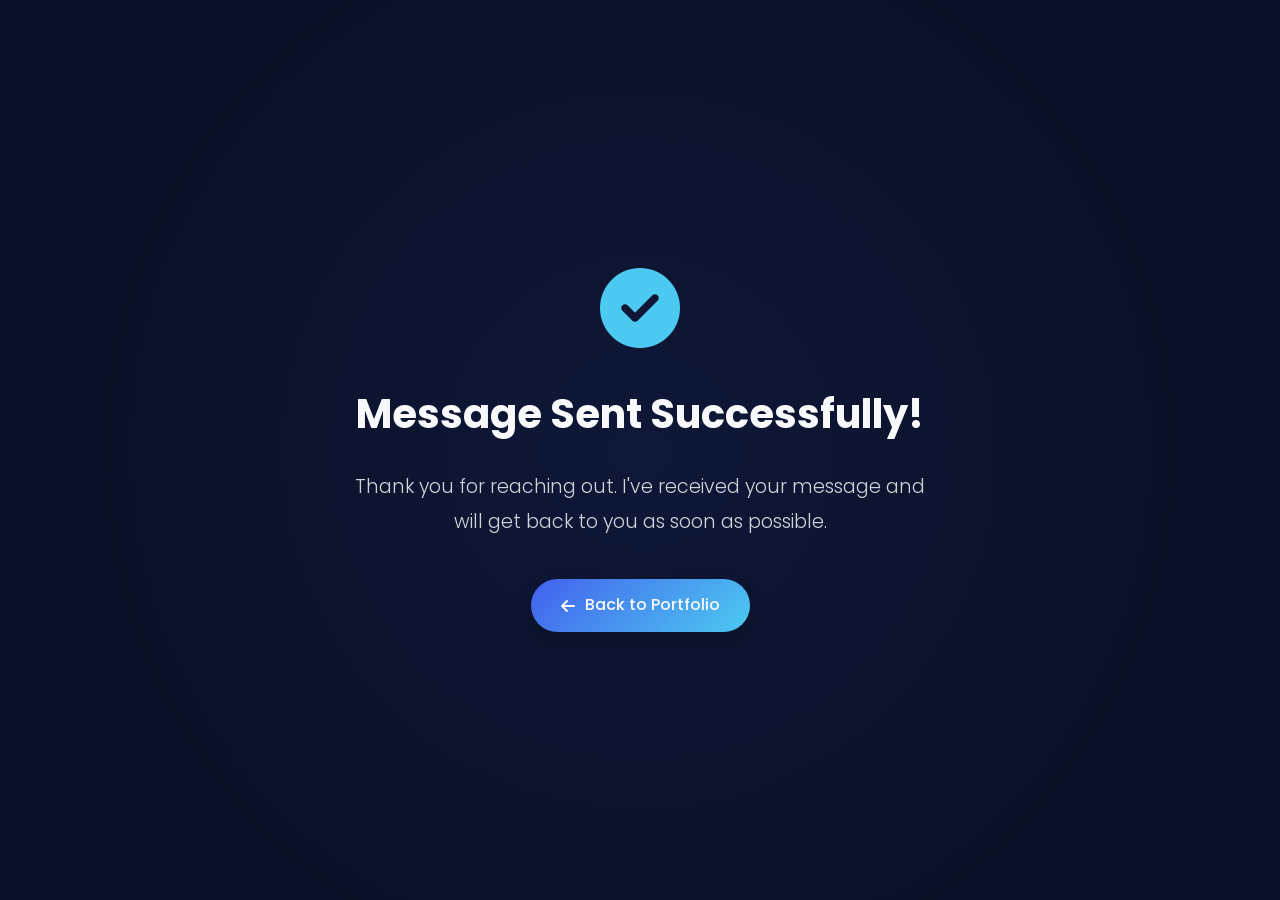
==== index.html @ 6c670672 "Add files via upload" ====
<!DOCTYPE html>
<html lang="en">
<head>
    <meta charset="UTF-8">
    <meta name="viewport" content="width=device-width, initial-scale=1.0">
    <title>Message Sent - Jonas Mogilnicki</title>
    <link rel="stylesheet" href="../style.css">
    <link rel="stylesheet" href="https://cdnjs.cloudflare.com/ajax/libs/font-awesome/6.4.0/css/all.min.css" />
    <link href="https://fonts.googleapis.com/css2?family=Poppins:wght@300;400;500;600;700&display=swap" rel="stylesheet" />
    <style>
        .success-container {
            height: 100vh;
            display: flex;
            flex-direction: column;
            justify-content: center;
            align-items: center;
            text-align: center;
            padding: 0 20px;
            background: var(--dark-bg);
            background-image: radial-gradient(
                circle at 50% 50%,
                rgba(67, 97, 238, 0.08) 0%,
                rgba(10, 17, 40, 0) 70%
            );
        }

        .success-icon {
            font-size: 80px;
            color: var(--accent);
            margin-bottom: 30px;
            animation: pulse 2s infinite;
        }

        .success-title {
            font-size: 2.5rem;
            margin-bottom: 20px;
            color: var(--text);
        }

        .success-message {
            font-size: 1.2rem;
            max-width: 600px;
            margin-bottom: 40px;
            color: var(--text-muted);
        }

        .back-button {
            display: inline-flex;
            align-items: center;
            gap: 10px;
            background-image: var(--gradient);
            color: var(--text);
            text-decoration: none;
            padding: 12px 30px;
            border-radius: 30px;
            font-weight: 500;
            transition: all 0.3s ease;
            box-shadow: 0 10px 20px rgba(0, 0, 0, 0.2);
        }

        .back-button:hover {
            transform: translateY(-5px);
            box-shadow: 0 15px 30px rgba(67, 97, 238, 0.4);
        }

        @keyframes pulse {
            0% {
                transform: scale(1);
                opacity: 1;
            }
            50% {
                transform: scale(1.1);
                opacity: 0.8;
            }
            100% {
                transform: scale(1);
                opacity: 1;
            }
        }

        @media (max-width: 768px) {
            .success-title {
                font-size: 2rem;
            }

            .success-message {
                font-size: 1rem;
            }

            .success-icon {
                font-size: 60px;
            }
        }
    </style>
</head>
<body>
    <div class="success-container">
        <i class="fas fa-check-circle success-icon"></i>
        <h1 class="success-title">Message Sent Successfully!</h1>
        <p class="success-message">
            Thank you for reaching out. I've received your message and will get back to you as soon as possible.
        </p>
        <a href="../index.html" class="back-button">
            <i class="fas fa-arrow-left"></i> Back to Portfolio
        </a>
    </div>
</body>
</html>
---- style.css ----
/* Global Styles */
* {
    margin: 0;
    padding: 0;
    font-family: "Poppins", sans-serif;
    box-sizing: border-box;
}

:root {
    --primary: #4361ee;
    --primary-light: #4895ef;
    --secondary: #3f37c9;
    --accent: #4cc9f0;
    --text: #f8f9fa;
    --text-muted: #ced4da;
    --dark-bg: #0a1128;
    --card-bg: #1a2a52;
    --section-bg: #0d1b2a;
    --border-color: rgba(255, 255, 255, 0.1);
    --gradient: linear-gradient(135deg, var(--primary), var(--accent));
}

body {
    background: var(--dark-bg);
    color: var(--text);
    line-height: 1.8;
    overflow-x: hidden;
    scroll-behavior: smooth;
    font-weight: 300;
}

.container {
    max-width: 1200px;
    margin: auto;
    padding: 0 30px;
    width: 100%;
}

section {
    padding: 100px 0;
    position: relative;
}

section:nth-child(odd) {
    background-color: var(--section-bg);
}

h2 {
    font-size: 2.5rem;
    margin-bottom: 50px;
    position: relative;
    display: inline-block;
    font-weight: 600;
    color: var(--text);
}

h2::after {
    content: "";
    position: absolute;
    width: 50%;
    height: 4px;
    bottom: -10px;
    left: 0;
    background: var(--gradient);
    border-radius: 2px;
}

h3 {
    font-size: 1.5rem;
    margin-bottom: 15px;
    color: var(--primary-light);
    font-weight: 500;
}

p {
    margin-bottom: 20px;
    color: var(--text-muted);
    font-size: 1.05rem;
}

/* ----------------------------------------Header--------------------------------------- */
#header {
    background: rgba(10, 17, 40, 0.95);
    color: var(--text);
    padding: 15px 0;
    position: fixed;
    width: 100%;
    top: 0;
    left: 0;
    z-index: 100;
    box-shadow: 0 5px 15px rgba(0, 0, 0, 0.1);
    transition: all 0.4s ease;
    backdrop-filter: blur(10px);
}

#header.scrolled {
    padding: 10px 0;
    background: rgba(10, 17, 40, 0.98);
    box-shadow: 0 5px 15px rgba(0, 0, 0, 0.2);
}

nav {
    display: flex;
    justify-content: space-between;
    align-items: center;
    flex-wrap: wrap;
    width: 100%;
}

nav ul {
    list-style: none;
    display: flex;
    flex-wrap: wrap;
}

nav ul li {
    margin-left: 30px;
}

nav ul li a {
    color: var(--text);
    text-decoration: none;
    transition: all 0.3s ease;
    font-weight: 500;
    position: relative;
    padding: 5px 0;
    font-size: 1.05rem;
}

nav ul li a::after {
    content: "";
    position: absolute;
    width: 0;
    height: 2px;
    bottom: 0;
    left: 0;
    background-image: var(--gradient);
    transition: width 0.3s ease;
}

nav ul li a:hover {
    color: var(--accent);
}

nav ul li a:hover::after {
    width: 100%;
}

.logo {
    height: 48px;
    transition: all 0.3s ease;
    filter: drop-shadow(0 0 5px rgba(76, 201, 240, 0.3));
}

.scrolled .logo {
    height: 40px;
}

/* ----------------------------------------About--------------------------------------- */
#about {
    padding: 150px 0 80px;
    background-image: radial-gradient(
        circle at 10% 20%,
        rgba(67, 97, 238, 0.1) 0%,
        rgba(10, 17, 40, 0) 80%
    );
}

#about .container {
    max-width: 1100px;
    padding: 0 40px;
}

.about-container {
    display: flex;
    align-items: center;
    justify-content: space-between;
    flex-wrap: wrap;
    gap: 40px;
    margin: 0 auto;
    max-width: 90%;
}

.about-text {
    flex: 1;
    padding-right: 5%;
    min-width: 300px;
    animation: fadeIn 1s ease-out;
    padding-left: 10px;
}

.about-text p {
    font-size: 1.1rem;
    line-height: 1.8;
    margin-bottom: 25px;
}

.contact-info {
    margin-top: 30px;
    display: flex;
    flex-direction: column;
    gap: 12px;
    background: var(--card-bg);
    padding: 20px;
    border-radius: 10px;
    box-shadow: 0 10px 20px rgba(0, 0, 0, 0.1);
    z-index: 2;
    position: relative;
}

.contact-info p {
    display: flex;
    align-items: center;
    gap: 15px;
    font-size: 1rem;
    margin-bottom: 0;
}

.contact-info a {
    color: var(--accent);
    text-decoration: none;
    transition: all 0.3s ease;
}

.contact-info a:hover {
    color: var(--primary-light);
    transform: translateX(3px);
}

.contact-info i {
    width: 20px;
    color: var(--primary-light);
    font-size: 1.2rem;
}

.about-image {
    flex: 0 0 auto;
    max-width: 35%;
    min-width: 250px;
    padding-right: 10px;
    margin: 20px auto;
    animation: fadeIn 1s ease-out;
    position: relative;
}

.about-image img {
    width: 100%;
    height: auto;
    display: block;
    border: none;
    border-radius: 15px;
    box-shadow: 0 10px 20px rgba(0, 0, 0, 0.2);
    transition: all 0.5s ease;
    position: relative;
    z-index: 1;
}

.about-image::before {
    display: none;
}

.about-image:hover::before {
    display: none;
}

.about-image img:hover {
    transform: translateY(-5px);
    box-shadow: 0 20px 40px rgba(0, 0, 0, 0.4);
}

.about-text,
.about-image {
    animation: fadeIn 2s ease-in-out;
}

/* ----------------------------------------Education--------------------------------------- */
section#Education {
    text-align: center;
    background-image: radial-gradient(
        circle at 90% 50%,
        rgba(67, 97, 238, 0.08) 0%,
        rgba(10, 17, 40, 0) 70%
    );
}

.education-details {
    display: flex;
    flex-wrap: wrap;
    justify-content: center;
    gap: 40px;
    max-width: 1100px;
    margin: 0 auto;
}

.university,
.certifications {
    flex: 1 1 400px;
    text-align: left;
    background: var(--card-bg);
    padding: 30px;
    border-radius: 15px;
    box-shadow: 0 10px 30px rgba(0, 0, 0, 0.1);
    position: relative;
    overflow: hidden;
    transition:
        transform 0.3s ease,
        box-shadow 0.3s ease;
}

.university:hover,
.certifications:hover {
    transform: translateY(-10px);
    box-shadow: 0 15px 35px rgba(0, 0, 0, 0.2);
}

.university::before,
.certifications::before {
    content: "";
    position: absolute;
    top: 0;
    left: 0;
    width: 5px;
    height: 100%;
    background-image: var(--gradient);
}

.university h3,
.certifications h3 {
    color: var(--primary-light);
    font-size: 1.6rem;
    margin-bottom: 20px;
    position: relative;
    display: inline-block;
}

.university h4,
.certifications h4 {
    color: var(--accent);
    margin: 15px 0 5px;
    font-weight: 500;
}

.cert-item {
    margin-bottom: 25px;
    padding-bottom: 25px;
    border-bottom: 1px solid var(--border-color);
}

.cert-item:last-child {
    border-bottom: none;
    padding-bottom: 0;
}

/* ----------------------------------------Projects--------------------------------------- */
#projects {
    padding: 100px 20px;
    text-align: center;
}

.project-container {
    display: flex;
    align-items: center;
    justify-content: space-between;
    margin-bottom: 80px;
    flex-wrap: wrap;
    background: var(--card-bg);
    border-radius: 20px;
    padding: 0;
    box-shadow: 0 15px 30px rgba(0, 0, 0, 0.15);
    overflow: hidden;
    position: relative;
    max-width: 1000px;
    margin-left: auto;
    margin-right: auto;
    opacity: 1;
    transform: translateY(0);
    transition: all 0.6s ease;
}

.project-container.revealed {
    opacity: 1;
    transform: translateY(0);
}

.project-container:hover {
    box-shadow: 0 20px 40px rgba(0, 0, 0, 0.2);
}

.project-container:nth-child(even) {
    flex-direction: row-reverse;
}

.project-container:nth-child(odd) .project-image {
    margin-right: 25px;
    margin-left: 0;
}

.project-container:nth-child(even) .project-image {
    margin-left: 25px;
    margin-right: 0;
}

.project-container::after {
    content: "";
    position: absolute;
    top: 0;
    left: 0;
    width: 100%;
    height: 5px;
    background-image: var(--gradient);
}

.project-text {
    flex: 1;
    padding: 40px;
    min-width: 300px;
    text-align: left;
}

.project-image {
    flex: 0 0 auto;
    width: 40%;
    min-width: 250px;
    height: 350px;
    overflow: hidden;
    position: relative;
    margin: 0 15px;
}

.project-container:nth-child(2) .project-image {
    width: 30%;
    height: auto;
    min-height: 450px;
    display: flex;
    align-items: center;
    margin: 0 15px;
}

.project-image img {
    width: 95%;
    height: 95%;
    display: block;
    object-fit: cover;
    object-position: center;
    border: none;
    transition: transform 0.5s ease;
    margin: 0 auto;
}

.project-container:nth-child(2) .project-image img {
    object-fit: contain;
    padding: 0;
    height: auto;
    width: 95%;
    max-height: 450px;
    margin: 0 auto;
}

.project-image::before {
    content: "";
    position: absolute;
    top: 0;
    left: 0;
    width: 100%;
    height: 100%;
    background: linear-gradient(to right, rgba(10, 17, 40, 0.7), transparent);
    z-index: 1;
    opacity: 0.8;
    transition: opacity 0.3s ease;
}

.project-container:nth-child(even) .project-image::before {
    background: linear-gradient(to left, rgba(10, 17, 40, 0.7), transparent);
}

.project-container:hover .project-image img {
    transform: scale(1.1);
}

.project-container:hover .project-image::before {
    opacity: 0.5;
}

.project-title {
    color: var(--primary-light);
    margin-bottom: 15px;
    font-size: 1.8em;
    font-weight: 600;
}

.tech-stack {
    display: inline-block;
    color: var(--accent);
    font-size: 0.95em;
    margin-bottom: 15px;
    font-weight: 500;
    background: rgba(76, 201, 240, 0.1);
    padding: 5px 12px;
    border-radius: 30px;
}

.project-links {
    margin-top: 25px;
    display: flex;
    gap: 15px;
}

.project-links a {
    display: inline-flex;
    align-items: center;
    gap: 8px;
    color: var(--text);
    text-decoration: none;
    background-image: var(--gradient);
    padding: 10px 20px;
    border-radius: 30px;
    font-weight: 500;
    transition: all 0.3s ease;
    position: relative;
    z-index: 1;
    overflow: hidden;
}

.project-links a::before {
    content: "";
    position: absolute;
    top: 0;
    left: 0;
    width: 100%;
    height: 100%;
    background-image: linear-gradient(135deg, var(--secondary), var(--primary));
    z-index: -1;
    transition: opacity 0.3s ease;
    opacity: 0;
}

.project-links a:hover {
    transform: translateY(-3px);
    box-shadow: 0 10px 20px rgba(67, 97, 238, 0.3);
}

.project-links a:hover::before {
    opacity: 1;
}

.about-text,
.about-image {
    animation: fadeIn 2s ease-in-out;
}

/* ----------------------------------------Contact--------------------------------------- */
#contact {
    text-align: center;
    padding: 100px 20px;
    position: relative;
    background-image: radial-gradient(
        circle at 30% 70%,
        rgba(67, 97, 238, 0.08) 0%,
        rgba(10, 17, 40, 0) 70%
    );
}

#contact h2 {
    margin-bottom: 40px;
}

#contact form {
    display: flex;
    flex-direction: column;
    align-items: center;
    max-width: 650px;
    margin: 0 auto;
    background: var(--card-bg);
    padding: 40px;
    border-radius: 20px;
    box-shadow: 0 20px 40px rgba(0, 0, 0, 0.2);
    position: relative;
}

#contact form::before {
    content: "";
    position: absolute;
    top: 0;
    left: 0;
    width: 100%;
    height: 5px;
    background-image: var(--gradient);
    border-radius: 20px 20px 0 0;
}

.form-group {
    width: 100%;
    margin-bottom: 25px;
    position: relative;
}

#contact .input-field,
#contact .textarea-field {
    width: 100%;
    padding: 15px;
    border-radius: 10px;
    font-size: 1em;
    border: 1px solid var(--border-color);
    background-color: rgba(26, 42, 82, 0.7);
    color: var(--text);
    transition: all 0.3s ease;
}

#contact .input-field:focus,
#contact .textarea-field:focus {
    border-color: var(--primary-light);
    box-shadow: 0 0 15px rgba(67, 97, 238, 0.3);
    outline: none;
    background-color: rgba(26, 42, 82, 0.9);
}

#contact .textarea-field {
    height: 180px;
    resize: vertical;
}

#contact .submit-button {
    width: auto;
    padding: 15px 40px;
    border: none;
    background-image: var(--gradient);
    color: var(--text);
    cursor: pointer;
    border-radius: 30px;
    font-weight: 600;
    letter-spacing: 0.5px;
    transition: all 0.4s ease;
    margin-top: 15px;
    display: flex;
    align-items: center;
    gap: 10px;
    box-shadow: 0 8px 20px rgba(0, 0, 0, 0.2);
}

#contact .submit-button i {
    transition: transform 0.3s ease;
}

#contact .submit-button:hover {
    transform: translateY(-5px);
    box-shadow: 0 15px 30px rgba(67, 97, 238, 0.4);
}

#contact .submit-button:hover i {
    transform: translateX(5px);
}
/* ----------------------------------------Experience--------------------------------------- */
#Experience {
    text-align: center;
    padding: 100px 20px;
    background-image: radial-gradient(
        circle at 70% 30%,
        rgba(67, 97, 238, 0.08) 0%,
        rgba(10, 17, 40, 0) 70%
    );
}

#Experience h2 {
    margin-bottom: 50px;
}

#Experience .experience-content {
    max-width: 900px;
    margin: 0 auto;
    display: flex;
    flex-direction: column;
    gap: 50px;
}

.job {
    background: var(--card-bg);
    padding: 30px;
    border-radius: 15px;
    box-shadow: 0 15px 30px rgba(0, 0, 0, 0.15);
    text-align: left;
    transition: all 0.4s ease;
    position: relative;
    overflow: hidden;
    transform: translateY(0);
    opacity: 1;
}

.job.revealed {
    transform: translateY(0);
    opacity: 1;
}

.job:hover {
    transform: translateY(-8px) !important;
    box-shadow: 0 20px 40px rgba(0, 0, 0, 0.2);
}

.job::before {
    content: "";
    position: absolute;
    top: 0;
    left: 0;
    width: 5px;
    height: 100%;
    background-image: var(--gradient);
}

.job-header {
    margin-bottom: 20px;
    border-bottom: 1px solid var(--border-color);
    padding-bottom: 15px;
}

.job-meta {
    color: var(--accent);
    font-size: 0.95em;
    margin-top: 5px;
    display: inline-block;
    background: rgba(76, 201, 240, 0.1);
    padding: 5px 12px;
    border-radius: 30px;
}

#Experience p {
    text-align: left;
    margin-bottom: 0;
    padding-left: 20px;
    position: relative;
    line-height: 1.7;
}

#Experience p br {
    content: "";
    margin-bottom: 10px;
    display: block;
}

#Experience h3 {
    color: var(--primary-light);
    margin-bottom: 8px;
    font-size: 1.4rem;
    font-weight: 600;
}

/* ----------------------------------------Skills--------------------------------------- */
#skills {
    padding: 100px 20px;
    text-align: center;
}

.skills-container {
    display: flex;
    flex-wrap: wrap;
    justify-content: center;
    gap: 40px;
    max-width: 1100px;
    margin: 0 auto;
}

.skill-category {
    flex: 1 1 200px;
    background: var(--card-bg);
    padding: 30px;
    border-radius: 15px;
    box-shadow: 0 15px 30px rgba(0, 0, 0, 0.15);
    min-width: 220px;
    max-width: 300px;
    transform: translateY(0);
    opacity: 1;
    transition: all 0.5s ease;
    position: relative;
    overflow: hidden;
}

.skill-category.revealed {
    transform: translateY(0);
    opacity: 1;
}

.skill-category::before {
    content: "";
    position: absolute;
    top: 0;
    left: 0;
    width: 100%;
    height: 5px;
    background-image: var(--gradient);
}

.skill-category:hover {
    transform: translateY(-8px);
    box-shadow: 0 20px 40px rgba(0, 0, 0, 0.2);
}

.skill-category h3 {
    color: var(--primary-light);
    margin-bottom: 20px;
    padding-bottom: 15px;
    border-bottom: 1px solid var(--border-color);
    font-size: 1.3rem;
    font-weight: 600;
}

.skill-list {
    list-style: none;
    text-align: left;
}

.skill-list li {
    margin-bottom: 12px;
    position: relative;
    padding-left: 28px;
    font-size: 1.05rem;
    transition: transform 0.3s ease;
}

.skill-list li:hover {
    transform: translateX(5px);
    color: var(--text);
}

.skill-list li::before {
    content: "▹";
    position: absolute;
    left: 0;
    color: var(--accent);
    font-size: 1.2rem;
}

/* ----------------------------------------Footer--------------------------------------- */
footer {
    text-align: center;
    padding: 50px 20px 30px;
    background: rgba(10, 17, 40, 0.8);
    margin-top: 80px;
    position: relative;
    overflow: hidden;
}

footer::before {
    content: "";
    position: absolute;
    top: 0;
    left: 0;
    width: 100%;
    height: 1px;
    background-image: var(--gradient);
}

.footer-content {
    margin-bottom: 30px;
    position: relative;
    z-index: 1;
}

.social-links {
    display: flex;
    justify-content: center;
    gap: 30px;
    margin-bottom: 30px;
}

.social-links a {
    display: inline-flex;
    align-items: center;
    justify-content: center;
    color: var(--text);
    font-size: 22px;
    transition: all 0.4s ease;
    width: 50px;
    height: 50px;
    border-radius: 50%;
    background: var(--card-bg);
    box-shadow: 0 10px 20px rgba(0, 0, 0, 0.1);
    position: relative;
    overflow: hidden;
}

.social-links a::before {
    content: "";
    position: absolute;
    top: 0;
    left: 0;
    width: 100%;
    height: 100%;
    background-image: var(--gradient);
    opacity: 0;
    transition: opacity 0.3s ease;
}

.social-links a:hover {
    transform: translateY(-8px);
    box-shadow: 0 15px 30px rgba(67, 97, 238, 0.3);
    color: var(--text);
}

.social-links a:hover::before {
    opacity: 1;
}

.social-links a i {
    position: relative;
    z-index: 1;
}

footer p {
    color: var(--text-muted);
    font-size: 0.95em;
    position: relative;
    z-index: 1;
}

/* Beyond Coding Section */
#beyond-coding {
    padding: 100px 0;
    text-align: center;
    background-image: radial-gradient(
        circle at 30% 70%,
        rgba(67, 97, 238, 0.08) 0%,
        rgba(10, 17, 40, 0) 70%
    );
}

.beyond-coding-container {
    display: flex;
    flex-wrap: wrap;
    justify-content: center;
    gap: 30px;
    max-width: 1100px;
    margin: 0 auto;
    padding: 0 20px;
}

.activity-card {
    flex: 1 1 300px;
    max-width: 320px;
    background: var(--card-bg);
    border-radius: 15px;
    overflow: hidden;
    box-shadow: 0 15px 30px rgba(0, 0, 0, 0.15);
    transition: all 0.3s ease;
}

.activity-card:hover {
    transform: translateY(-10px);
    box-shadow: 0 20px 40px rgba(0, 0, 0, 0.2);
}

.activity-image {
    width: 100%;
    height: 220px;
    object-fit: cover;
    transition: transform 0.5s ease;
}

.activity-card:hover .activity-image {
    transform: scale(1.05);
}

.activity-card h3 {
    padding: 20px;
    margin: 0;
    color: var(--primary-light);
}

/* Helper class to hide elements on mobile */
@media (max-width: 768px) {
    .hide-mobile {
        display: none;
    }

    .activity-card {
        flex: 1 1 100%;
        max-width: 100%;
    }

    .activity-image {
        height: 200px;
    }
}

/* ----------------------------------------Animations and Keyframes--------------------------------------- */
@keyframes fadeInLeft {
    from {
        opacity: 0;
        transform: translateX(-50px);
    }
    to {
        opacity: 1;
        transform: translateX(0);
    }
}

@keyframes fadeInRight {
    from {
        opacity: 0;
        transform: translateX(50px);
    }
    to {
        opacity: 1;
        transform: translateX(0);
    }
}

@keyframes fadeIn {
    from {
        opacity: 0;
    }
    to {
        opacity: 1;
    }
}

@keyframes slideUp {
    from {
        opacity: 0;
        transform: translateY(50px);
    }
    to {
        opacity: 1;
        transform: translateY(0);
    }
}

/* ----------------------------------------Responsive Design--------------------------------------- */
@media (max-width: 980px) {
    section {
        padding: 80px 0;
    }

    .container {
        padding: 0 25px;
    }

    .project-container:nth-child(2) .project-image {
        width: 100%;
        height: auto;
        min-height: 400px;
        margin: 0 0 15px 0;
    }

    h2 {
        font-size: 2.2rem;
    }

    .project-text {
        padding: 30px;
    }
}

@media (max-width: 768px) {
    #header {
        padding: 12px 0;
    }

    #about {
        padding-top: 180px;
    }

    #about .container {
        padding: 0 25px;
    }

    .project-image {
        width: 100%;
        margin: 0 0 15px 0;
    }

    nav {
        justify-content: center;
        padding: 0 10px;
    }

    nav ul {
        flex-direction: row;
        flex-wrap: wrap;
        justify-content: center;
        margin-top: 15px;
    }

    nav ul li {
        margin: 0 10px 10px;
        text-align: center;
    }

    nav ul li a {
        font-size: 0.95rem;
    }

    /* Fix for Boolean search image on mobile */
    .project-image div {
        margin: 0 auto !important;
        width: 80% !important;
        max-width: 300px !important;
    }

    .logo {
        margin-bottom: 10px;
    }

    section {
        padding: 70px 0;
    }

    .about-container {
        flex-direction: column-reverse;
        gap: 20px;
        max-width: 95%;
        padding: 0 15px;
    }

    .about-image {
        max-width: 70%;
        margin: 0 auto 20px;
    }

    .about-image::before {
        right: -10px;
        top: 10px;
    }

    .about-text {
        padding-right: 0;
        padding-left: 0;
        text-align: center;
        margin: 0 15px;
    }

    .about-text p {
        font-size: 1rem;
    }

    .contact-info {
        align-items: center;
    }

    .project-container,
    .project-container:nth-child(even) {
        flex-direction: column;
        padding: 0 0 30px;
    }

    .project-image {
        width: 100%;
        max-width: 100%;
        height: 250px;
        margin-bottom: 20px;
    }

    .project-image::before {
        background: linear-gradient(
            to bottom,
            rgba(10, 17, 40, 0.7),
            transparent
        );
    }

    .project-container:nth-child(even) .project-image::before {
        background: linear-gradient(
            to bottom,
            rgba(10, 17, 40, 0.7),
            transparent
        );
    }

    .project-text {
        padding: 0 25px 10px;
        text-align: center;
    }

    .project-links {
        justify-content: center;
    }

    .university,
    .certifications {
        padding: 25px;
    }

    .skills-container {
        gap: 25px;
    }

    .skill-category {
        width: 100%;
        max-width: 100%;
        padding: 25px;
    }

    .job {
        padding: 25px;
    }

    #contact form {
        padding: 30px 25px;
    }
}

@media (max-width: 480px) {
    h2 {
        font-size: 1.8em;
    }

    h3 {
        font-size: 1.3em;
    }

    #about {
        padding-top: 170px;
    }

    #about .container {
        padding: 0 20px;
    }

    .about-container {
        max-width: 100%;
        padding: 0 10px;
    }

    .about-image {
        max-width: 90%;
        margin-bottom: 30px;
        padding: 0 10px;
    }

    .about-text {
        margin: 0 10px;
    }

    .project-image {
        height: 200px;
    }

    .project-container:nth-child(2) .project-image {
        width: 100%;
        height: auto;
        min-height: 350px;
        margin-right: 0;
    }

    #contact form {
        padding: 25px 20px;
    }

    .project-container {
        margin-bottom: 40px;
    }

    .logo {
        height: 38px;
    }

    .project-title {
        font-size: 1.5em;
    }

    .project-links {
        flex-direction: column;
        gap: 10px;
        align-items: center;
    }

    .project-links a {
        width: 100%;
        justify-content: center;
    }

    .social-links {
        gap: 15px;
    }

    .social-links a {
        width: 45px;
        height: 45px;
        font-size: 18px;
    }
}
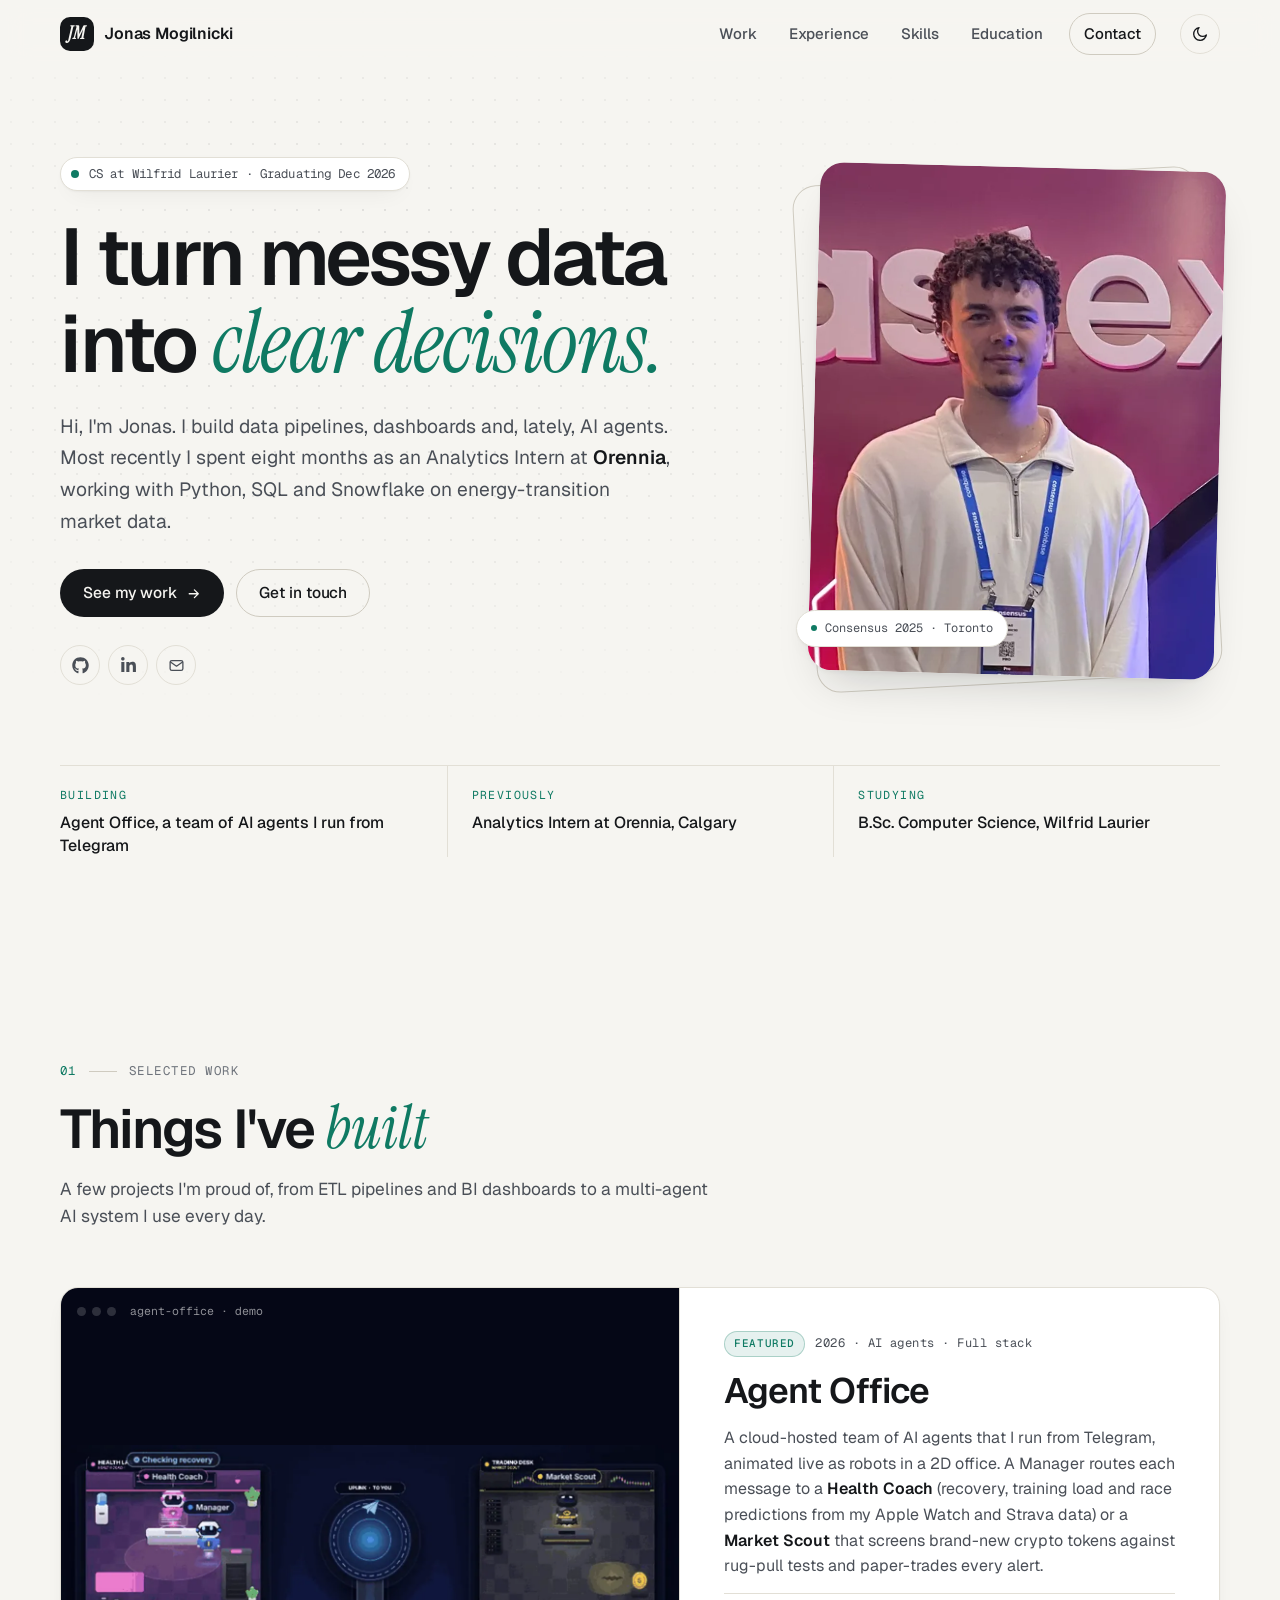
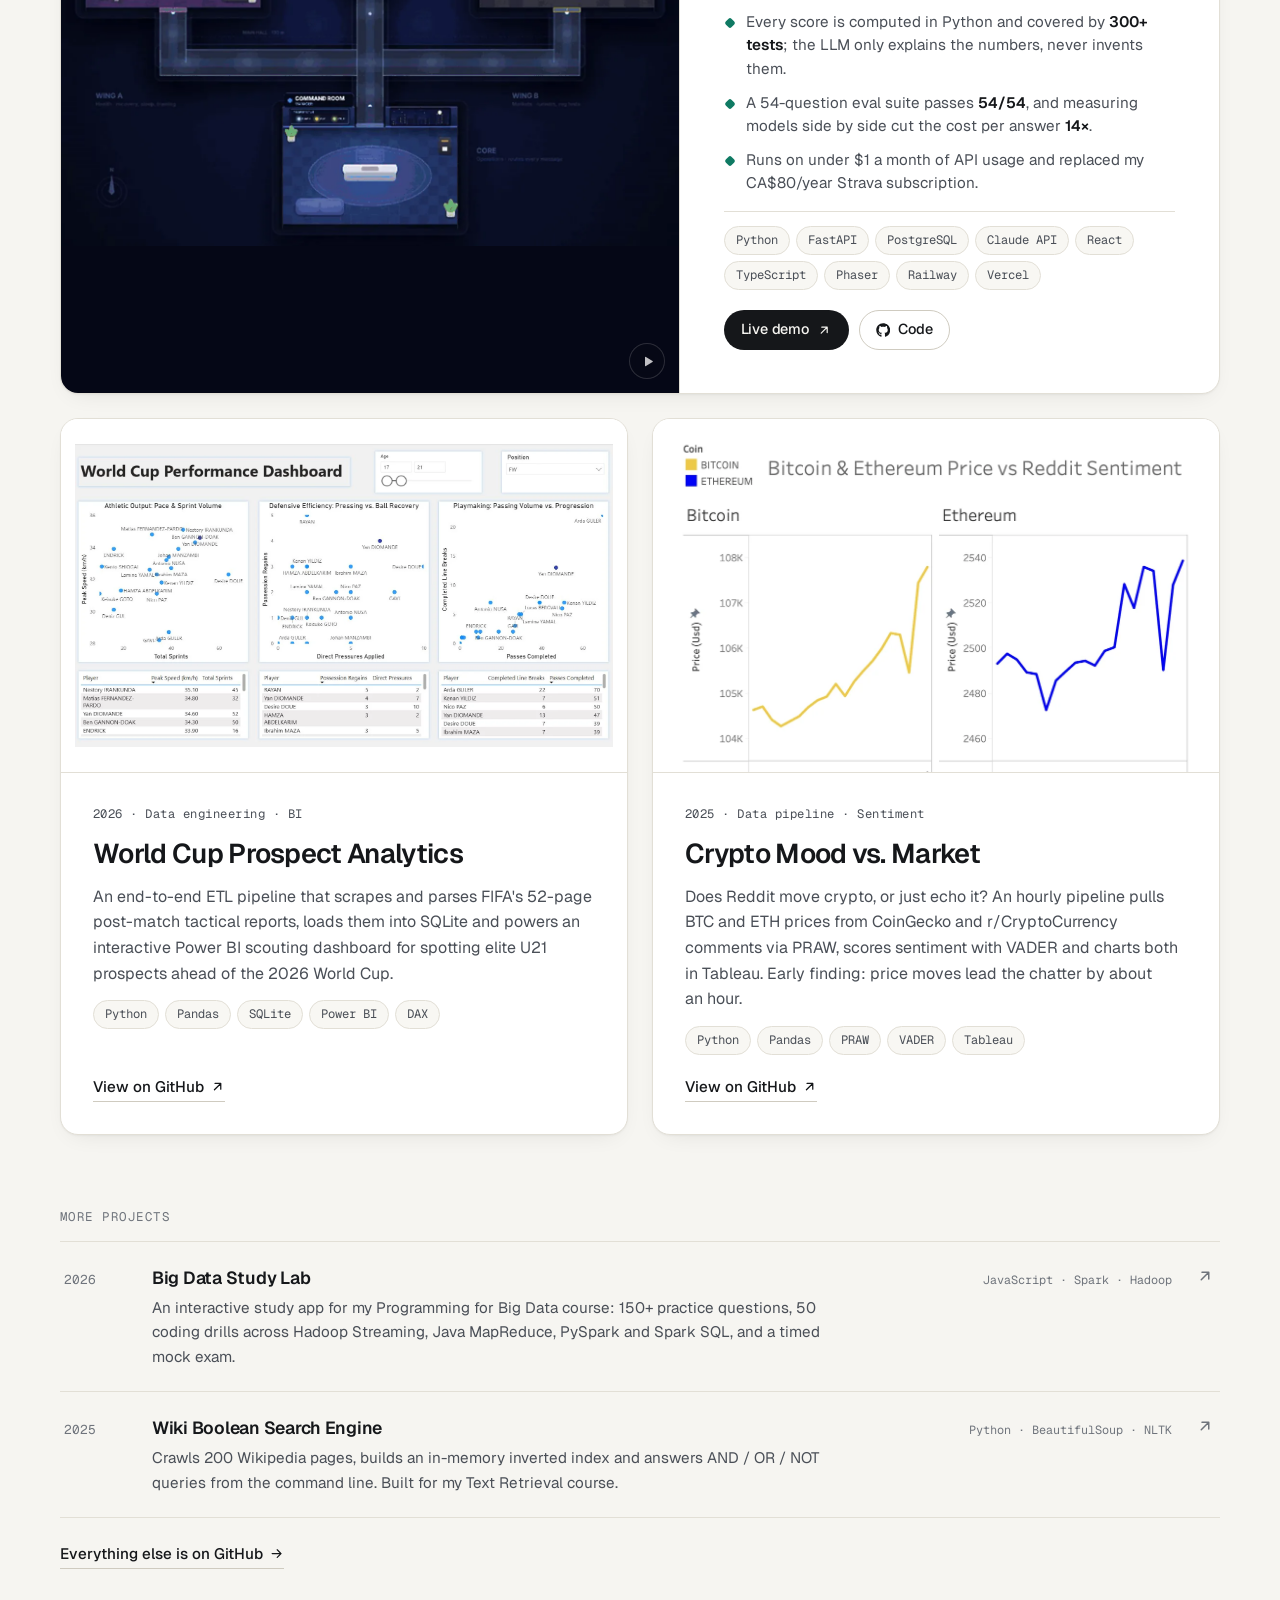
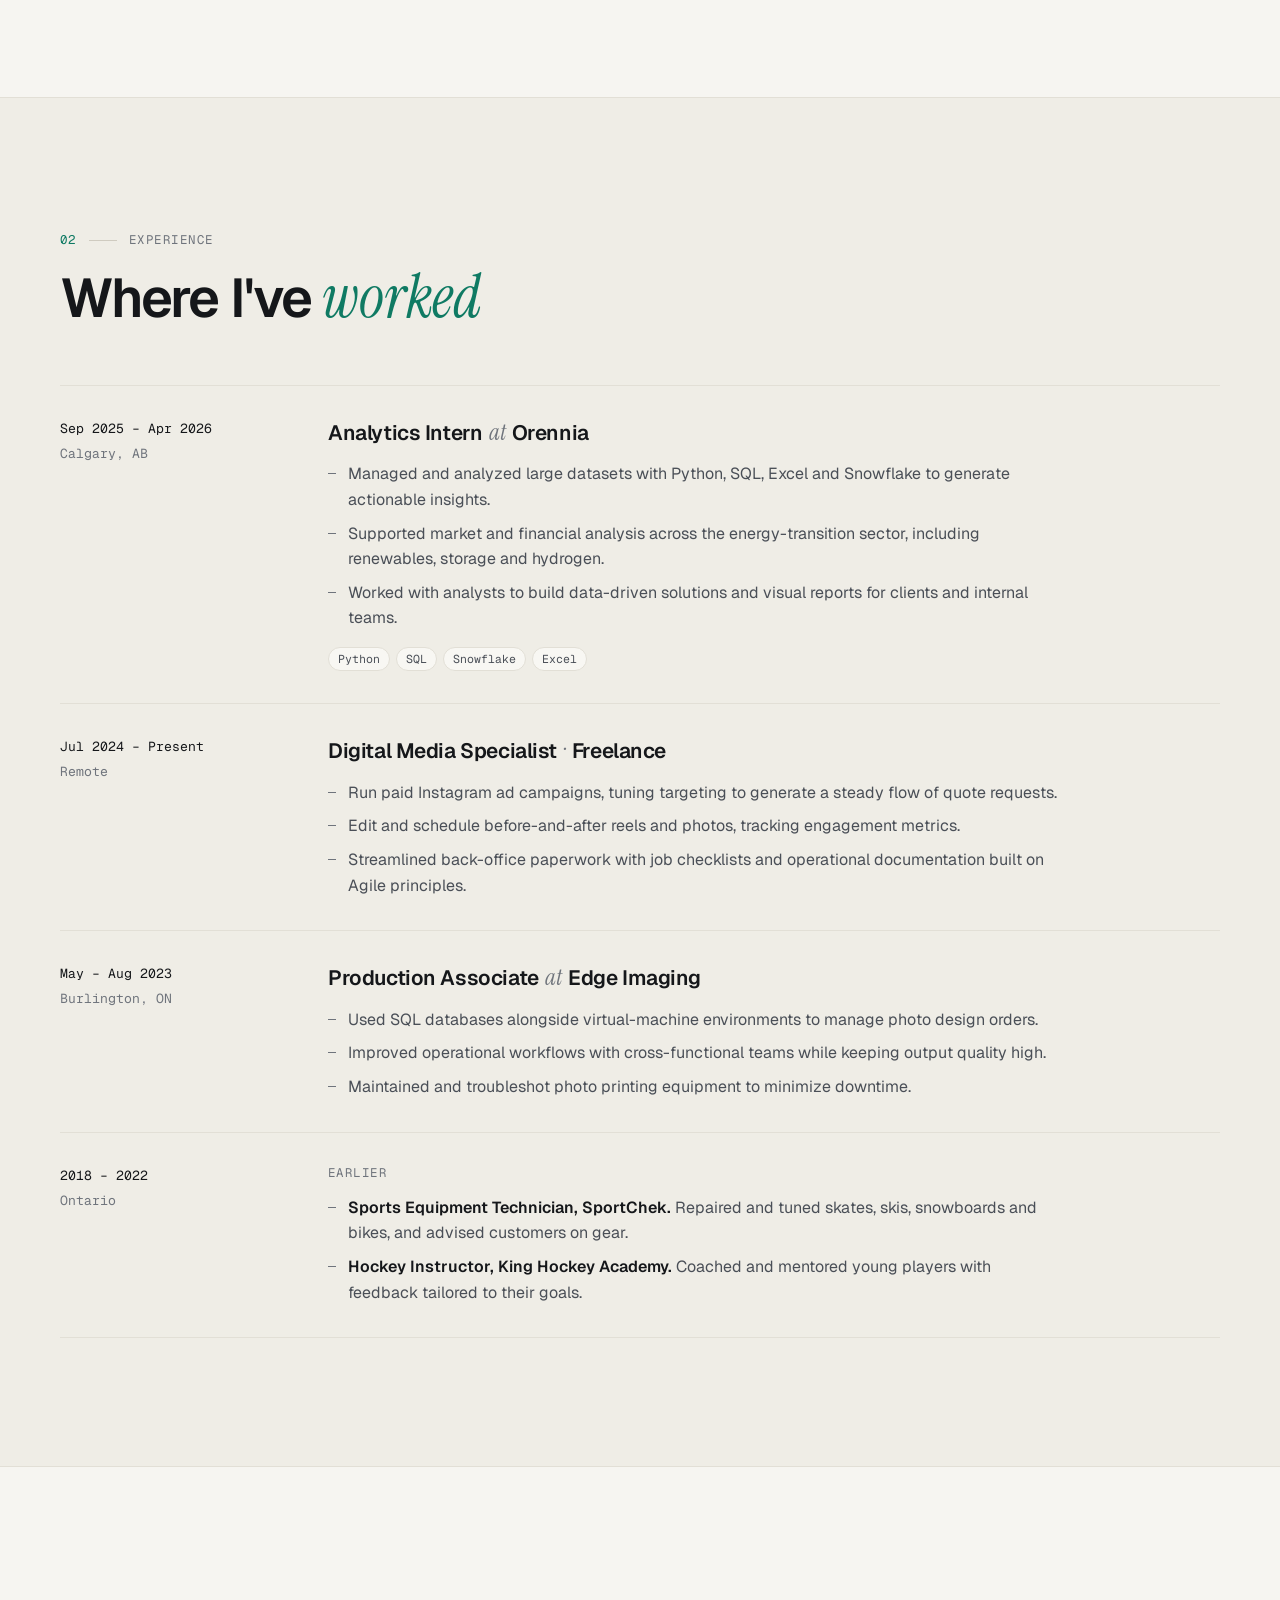
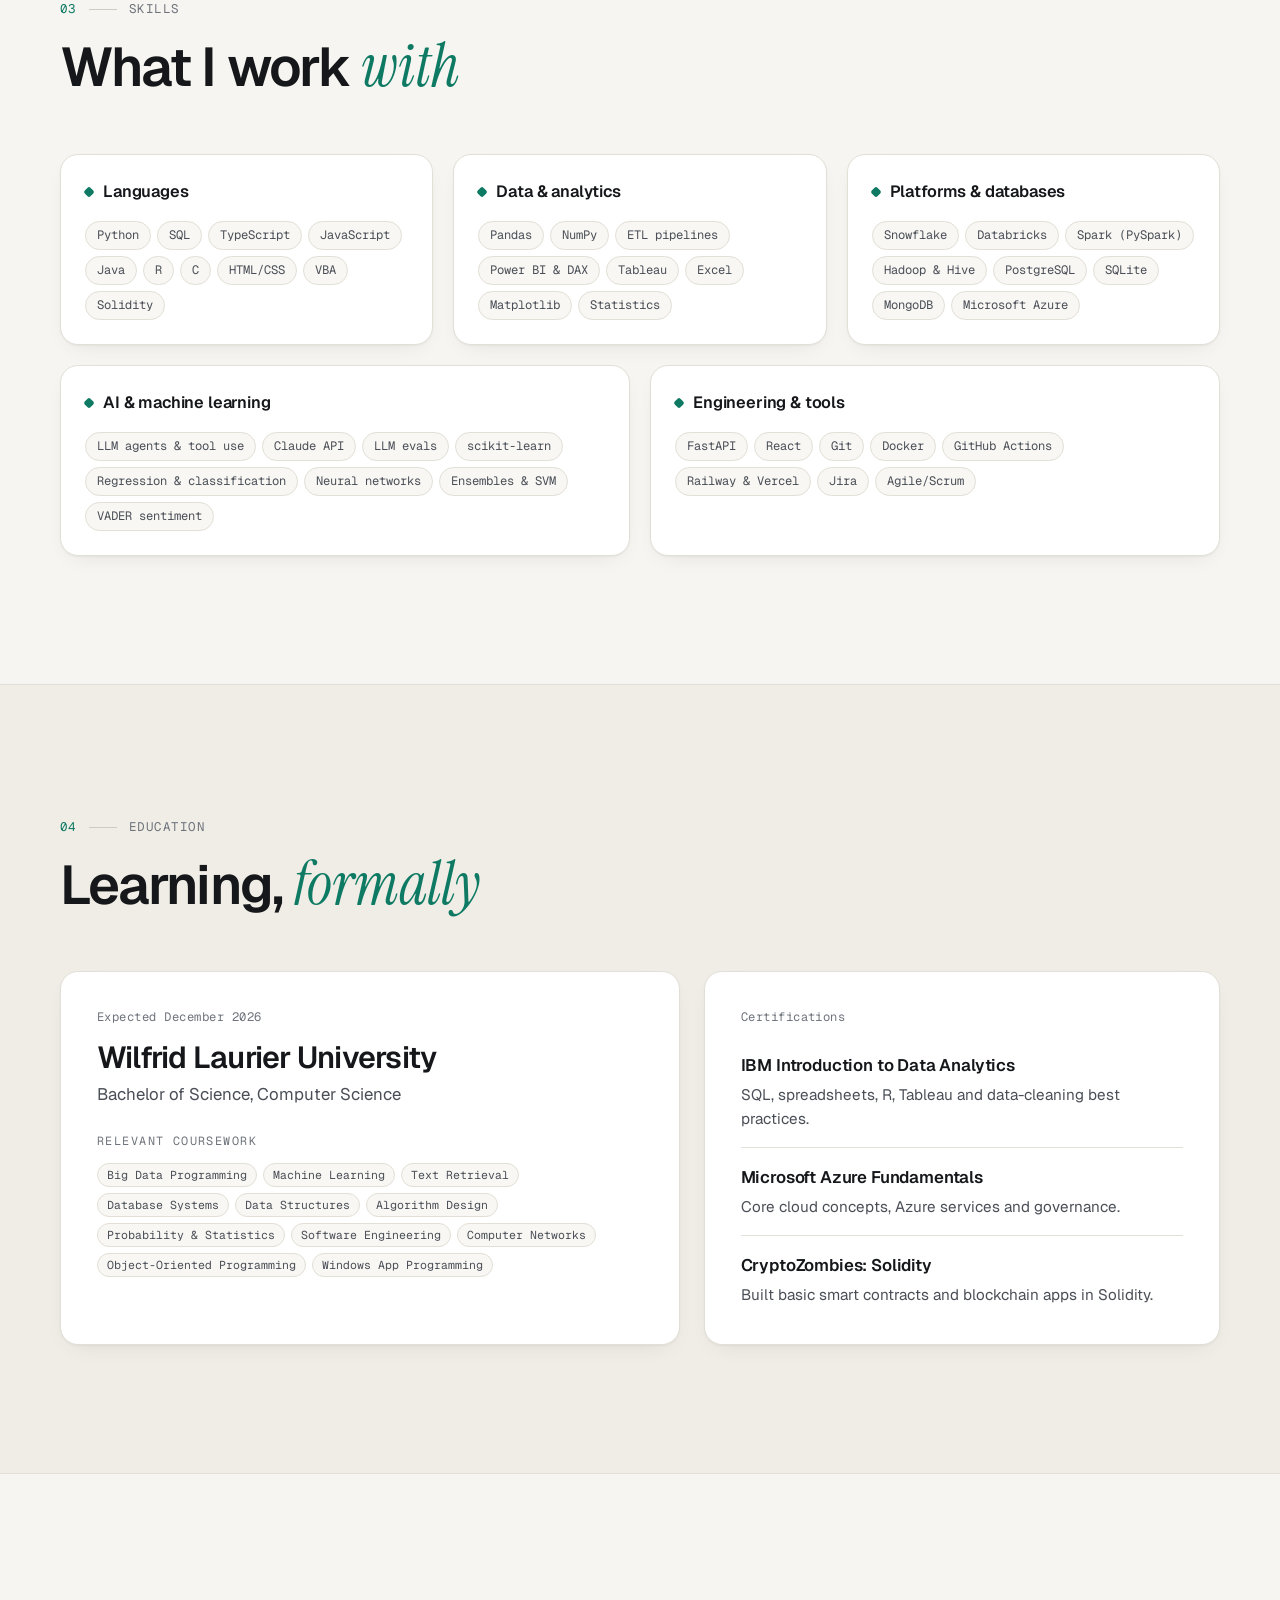
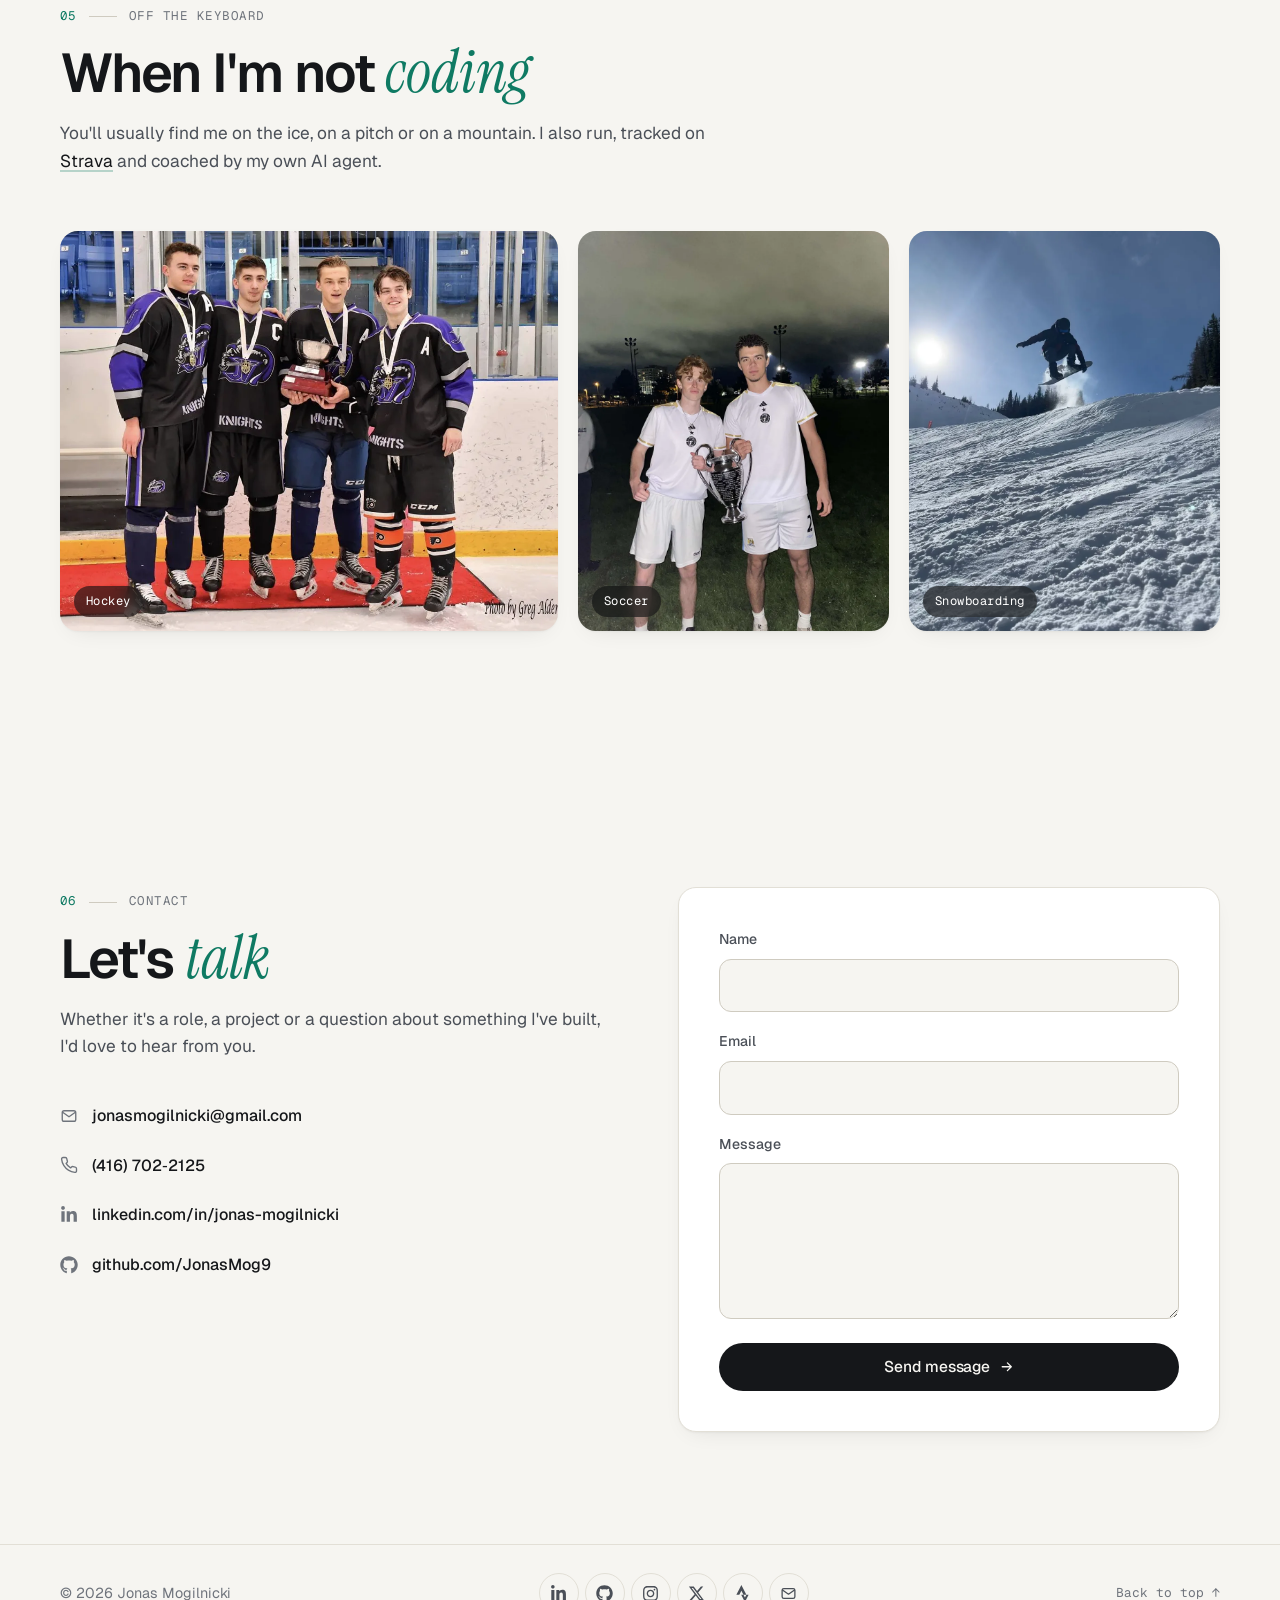
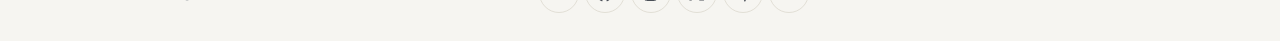
==== commit ccddc58e: "Redesign the portfolio and update its content The uploaded index.html was the contact-form success p" ====
--- a/index.html
+++ b/index.html
@@ -1,108 +1,512 @@
-<!DOCTYPE html>
+<!doctype html>
 <html lang="en">
 <head>
-    <meta charset="UTF-8">
-    <meta name="viewport" content="width=device-width, initial-scale=1.0">
-    <title>Message Sent - Jonas Mogilnicki</title>
-    <link rel="stylesheet" href="../style.css">
-    <link rel="stylesheet" href="https://cdnjs.cloudflare.com/ajax/libs/font-awesome/6.4.0/css/all.min.css" />
-    <link href="https://fonts.googleapis.com/css2?family=Poppins:wght@300;400;500;600;700&display=swap" rel="stylesheet" />
-    <style>
-        .success-container {
-            height: 100vh;
-            display: flex;
-            flex-direction: column;
-            justify-content: center;
-            align-items: center;
-            text-align: center;
-            padding: 0 20px;
-            background: var(--dark-bg);
-            background-image: radial-gradient(
-                circle at 50% 50%,
-                rgba(67, 97, 238, 0.08) 0%,
-                rgba(10, 17, 40, 0) 70%
-            );
-        }
-
-        .success-icon {
-            font-size: 80px;
-            color: var(--accent);
-            margin-bottom: 30px;
-            animation: pulse 2s infinite;
-        }
-
-        .success-title {
-            font-size: 2.5rem;
-            margin-bottom: 20px;
-            color: var(--text);
-        }
-
-        .success-message {
-            font-size: 1.2rem;
-            max-width: 600px;
-            margin-bottom: 40px;
-            color: var(--text-muted);
-        }
-
-        .back-button {
-            display: inline-flex;
-            align-items: center;
-            gap: 10px;
-            background-image: var(--gradient);
-            color: var(--text);
-            text-decoration: none;
-            padding: 12px 30px;
-            border-radius: 30px;
-            font-weight: 500;
-            transition: all 0.3s ease;
-            box-shadow: 0 10px 20px rgba(0, 0, 0, 0.2);
-        }
-
-        .back-button:hover {
-            transform: translateY(-5px);
-            box-shadow: 0 15px 30px rgba(67, 97, 238, 0.4);
-        }
-
-        @keyframes pulse {
-            0% {
-                transform: scale(1);
-                opacity: 1;
-            }
-            50% {
-                transform: scale(1.1);
-                opacity: 0.8;
-            }
-            100% {
-                transform: scale(1);
-                opacity: 1;
-            }
-        }
-
-        @media (max-width: 768px) {
-            .success-title {
-                font-size: 2rem;
-            }
-
-            .success-message {
-                font-size: 1rem;
-            }
-
-            .success-icon {
-                font-size: 60px;
-            }
-        }
-    </style>
+  <meta charset="utf-8">
+  <meta name="viewport" content="width=device-width, initial-scale=1">
+  <title>Jonas Mogilnicki · Data &amp; AI</title>
+  <meta name="description" content="Jonas Mogilnicki is a final-year Computer Science student at Wilfrid Laurier University who builds data pipelines, dashboards and AI agents.">
+  <meta name="theme-color" content="#f6f5f1" media="(prefers-color-scheme: light)">
+  <meta name="theme-color" content="#0c0e10" media="(prefers-color-scheme: dark)">
+  <link rel="canonical" href="https://jonasmogilnicki.netlify.app/">
+
+  <meta property="og:type" content="website">
+  <meta property="og:title" content="Jonas Mogilnicki · Data &amp; AI">
+  <meta property="og:description" content="I build data pipelines, dashboards and AI agents. Final-year CS at Wilfrid Laurier, ex-Analytics Intern at Orennia.">
+  <meta property="og:url" content="https://jonasmogilnicki.netlify.app/">
+  <meta property="og:image" content="https://jonasmogilnicki.netlify.app/images/og.jpg">
+  <meta property="og:image:width" content="1200">
+  <meta property="og:image:height" content="630">
+  <meta name="twitter:card" content="summary_large_image">
+
+  <link rel="icon" href="/favicon.svg" type="image/svg+xml">
+  <link rel="apple-touch-icon" href="/apple-touch-icon.png">
+
+  <link rel="preconnect" href="https://fonts.googleapis.com">
+  <link rel="preconnect" href="https://fonts.gstatic.com" crossorigin>
+  <link href="https://fonts.googleapis.com/css2?family=Geist:wght@400;500;600&family=Geist+Mono:wght@400;500&family=Instrument+Serif:ital@0;1&display=swap" rel="stylesheet">
+  <link rel="stylesheet" href="/style.css">
+
+  <script>
+    // Apply a saved theme before first paint so the page never flashes the wrong colours.
+    (function () {
+      try {
+        var t = localStorage.getItem("theme");
+        if (t === "light" || t === "dark") document.documentElement.setAttribute("data-theme", t);
+      } catch (e) {}
+    })();
+  </script>
+  <script src="/script.js" defer></script>
+
+  <script type="application/ld+json">
+  {
+    "@context": "https://schema.org",
+    "@type": "Person",
+    "name": "Jonas Mogilnicki",
+    "url": "https://jonasmogilnicki.netlify.app/",
+    "jobTitle": "Computer Science student, data & AI",
+    "alumniOf": "Wilfrid Laurier University",
+    "sameAs": [
+      "https://www.linkedin.com/in/jonas-mogilnicki/",
+      "https://github.com/JonasMog9"
+    ]
+  }
+  </script>
 </head>
 <body>
-    <div class="success-container">
-        <i class="fas fa-check-circle success-icon"></i>
-        <h1 class="success-title">Message Sent Successfully!</h1>
-        <p class="success-message">
-            Thank you for reaching out. I've received your message and will get back to you as soon as possible.
-        </p>
-        <a href="../index.html" class="back-button">
-            <i class="fas fa-arrow-left"></i> Back to Portfolio
-        </a>
+  <!-- Icons: brand marks from Font Awesome Free 6.5.1 (CC BY 4.0, fontawesome.com/license/free); UI icons drawn for this site. -->
+  <svg width="0" height="0" style="position:absolute" aria-hidden="true">
+    <symbol id="i-github" viewBox="0 0 496 512"><path fill="currentColor" d="M165.9 397.4c0 2-2.3 3.6-5.2 3.6-3.3.3-5.6-1.3-5.6-3.6 0-2 2.3-3.6 5.2-3.6 3-.3 5.6 1.3 5.6 3.6zm-31.1-4.5c-.7 2 1.3 4.3 4.3 4.9 2.6 1 5.6 0 6.2-2s-1.3-4.3-4.3-5.2c-2.6-.7-5.5.3-6.2 2.3zm44.2-1.7c-2.9.7-4.9 2.6-4.6 4.9.3 2 2.9 3.3 5.9 2.6 2.9-.7 4.9-2.6 4.6-4.6-.3-1.9-3-3.2-5.9-2.9zM244.8 8C106.1 8 0 113.3 0 252c0 110.9 69.8 205.8 169.5 239.2 12.8 2.3 17.3-5.6 17.3-12.1 0-6.2-.3-40.4-.3-61.4 0 0-70 15-84.7-29.8 0 0-11.4-29.1-27.8-36.6 0 0-22.9-15.7 1.6-15.4 0 0 24.9 2 38.6 25.8 21.9 38.6 58.6 27.5 72.9 20.9 2.3-16 8.8-27.1 16-33.7-55.9-6.2-112.3-14.3-112.3-110.5 0-27.5 7.6-41.3 23.6-58.9-2.6-6.5-11.1-33.3 2.6-67.9 20.9-6.5 69 27 69 27 20-5.6 41.5-8.5 62.8-8.5s42.8 2.9 62.8 8.5c0 0 48.1-33.6 69-27 13.7 34.7 5.2 61.4 2.6 67.9 16 17.7 25.8 31.5 25.8 58.9 0 96.5-58.9 104.2-114.8 110.5 9.2 7.9 17 22.9 17 46.4 0 33.7-.3 75.4-.3 83.6 0 6.5 4.6 14.4 17.3 12.1C428.2 457.8 496 362.9 496 252 496 113.3 383.5 8 244.8 8zM97.2 352.9c-1.3 1-1 3.3.7 5.2 1.6 1.6 3.9 2.3 5.2 1 1.3-1 1-3.3-.7-5.2-1.6-1.6-3.9-2.3-5.2-1zm-10.8-8.1c-.7 1.3.3 2.9 2.3 3.9 1.6 1 3.6.7 4.3-.7.7-1.3-.3-2.9-2.3-3.9-2-.6-3.6-.3-4.3.7zm32.4 35.6c-1.6 1.3-1 4.3 1.3 6.2 2.3 2.3 5.2 2.6 6.5 1 1.3-1.3.7-4.3-1.3-6.2-2.2-2.3-5.2-2.6-6.5-1zm-11.4-14.7c-1.6 1-1.6 3.6 0 5.9 1.6 2.3 4.3 3.3 5.6 2.3 1.6-1.3 1.6-3.9 0-6.2-1.4-2.3-4-3.3-5.6-2z"/></symbol>
+    <symbol id="i-linkedin" viewBox="0 0 448 512"><path fill="currentColor" d="M100.28 448H7.4V148.9h92.88zM53.79 108.1C24.09 108.1 0 83.5 0 53.8a53.79 53.79 0 0 1 107.58 0c0 29.7-24.1 54.3-53.79 54.3zM447.9 448h-92.68V302.4c0-34.7-.7-79.2-48.29-79.2-48.29 0-55.69 37.7-55.69 76.7V448h-92.78V148.9h89.08v40.8h1.3c12.4-23.5 42.69-48.3 87.88-48.3 94 0 111.28 61.9 111.28 142.3V448z"/></symbol>
+    <symbol id="i-instagram" viewBox="0 0 448 512"><path fill="currentColor" d="M224.1 141c-63.6 0-114.9 51.3-114.9 114.9s51.3 114.9 114.9 114.9S339 319.5 339 255.9 287.7 141 224.1 141zm0 189.6c-41.1 0-74.7-33.5-74.7-74.7s33.5-74.7 74.7-74.7 74.7 33.5 74.7 74.7-33.6 74.7-74.7 74.7zm146.4-194.3c0 14.9-12 26.8-26.8 26.8-14.9 0-26.8-12-26.8-26.8s12-26.8 26.8-26.8 26.8 12 26.8 26.8zm76.1 27.2c-1.7-35.9-9.9-67.7-36.2-93.9-26.2-26.2-58-34.4-93.9-36.2-37-2.1-147.9-2.1-184.9 0-35.8 1.7-67.6 9.9-93.9 36.1s-34.4 58-36.2 93.9c-2.1 37-2.1 147.9 0 184.9 1.7 35.9 9.9 67.7 36.2 93.9s58 34.4 93.9 36.2c37 2.1 147.9 2.1 184.9 0 35.9-1.7 67.7-9.9 93.9-36.2 26.2-26.2 34.4-58 36.2-93.9 2.1-37 2.1-147.8 0-184.8zM398.8 388c-7.8 19.6-22.9 34.7-42.6 42.6-29.5 11.7-99.5 9-132.1 9s-102.7 2.6-132.1-9c-19.6-7.8-34.7-22.9-42.6-42.6-11.7-29.5-9-99.5-9-132.1s-2.6-102.7 9-132.1c7.8-19.6 22.9-34.7 42.6-42.6 29.5-11.7 99.5-9 132.1-9s102.7-2.6 132.1 9c19.6 7.8 34.7 22.9 42.6 42.6 11.7 29.5 9 99.5 9 132.1s2.7 102.7-9 132.1z"/></symbol>
+    <symbol id="i-x" viewBox="0 0 512 512"><path fill="currentColor" d="M389.2 48h70.6L305.6 224.2 487 464H345L233.7 318.6 106.5 464H35.8L200.7 275.5 26.8 48H172.4L272.9 180.9 389.2 48zM364.4 421.8h39.1L151.1 88h-42L364.4 421.8z"/></symbol>
+    <symbol id="i-strava" viewBox="0 0 384 512"><path fill="currentColor" d="M158.4 0L7 292h89.2l62.2-116.1L220.1 292h88.5zm150.2 292l-43.9 88.2-44.6-88.2h-67.6l112.2 220 111.5-220z"/></symbol>
+    <symbol id="i-arrow" viewBox="0 0 24 24"><path fill="none" stroke="currentColor" stroke-width="2" stroke-linecap="round" stroke-linejoin="round" d="M5 12h14M13 6l6 6-6 6"/></symbol>
+    <symbol id="i-out" viewBox="0 0 24 24"><path fill="none" stroke="currentColor" stroke-width="2" stroke-linecap="round" stroke-linejoin="round" d="M7 17 17 7M8 7h9v9"/></symbol>
+    <symbol id="i-mail" viewBox="0 0 24 24"><g fill="none" stroke="currentColor" stroke-width="1.8" stroke-linecap="round" stroke-linejoin="round"><rect x="3" y="5" width="18" height="14" rx="2.5"/><path d="m3.5 7 8.5 6 8.5-6"/></g></symbol>
+    <symbol id="i-phone" viewBox="0 0 24 24"><path fill="none" stroke="currentColor" stroke-width="1.8" stroke-linecap="round" stroke-linejoin="round" d="M22 16.92v3a2 2 0 0 1-2.18 2 19.79 19.79 0 0 1-8.63-3.07 19.5 19.5 0 0 1-6-6 19.79 19.79 0 0 1-3.07-8.67A2 2 0 0 1 4.11 2h3a2 2 0 0 1 2 1.72c.13.96.36 1.9.7 2.81a2 2 0 0 1-.45 2.11L8.09 9.91a16 16 0 0 0 6 6l1.27-1.27a2 2 0 0 1 2.11-.45c.91.34 1.85.57 2.81.7A2 2 0 0 1 22 16.92z"/></symbol>
+    <symbol id="i-sun" viewBox="0 0 24 24"><g fill="none" stroke="currentColor" stroke-width="1.8" stroke-linecap="round"><circle cx="12" cy="12" r="4"/><path d="M12 2.5v2M12 19.5v2M4.6 4.6l1.4 1.4M18 18l1.4 1.4M2.5 12h2M19.5 12h2M4.6 19.4 6 18M18 6l1.4-1.4"/></g></symbol>
+    <symbol id="i-moon" viewBox="0 0 24 24"><path fill="none" stroke="currentColor" stroke-width="1.8" stroke-linecap="round" stroke-linejoin="round" d="M20.5 13.2A8.5 8.5 0 1 1 10.8 3.5a6.6 6.6 0 0 0 9.7 9.7z"/></symbol>
+    <symbol id="i-menu" viewBox="0 0 24 24"><path fill="none" stroke="currentColor" stroke-width="1.8" stroke-linecap="round" d="M4 7h16M4 12h16M4 17h16"/></symbol>
+    <symbol id="i-close" viewBox="0 0 24 24"><path fill="none" stroke="currentColor" stroke-width="1.8" stroke-linecap="round" d="M6 6l12 12M18 6 6 18"/></symbol>
+    <symbol id="i-check" viewBox="0 0 24 24"><path fill="none" stroke="currentColor" stroke-width="2.2" stroke-linecap="round" stroke-linejoin="round" d="M20 6 9 17l-5-5"/></symbol>
+    <symbol id="i-pause" viewBox="0 0 24 24"><path fill="none" stroke="currentColor" stroke-width="2.4" stroke-linecap="round" d="M9 6v12M15 6v12"/></symbol>
+    <symbol id="i-play" viewBox="0 0 24 24"><path fill="currentColor" d="M8 5.5v13a1 1 0 0 0 1.5.86l10.5-6.5a1 1 0 0 0 0-1.72L9.5 4.64A1 1 0 0 0 8 5.5z"/></symbol>
+  </svg>
+
+  <a class="skip-link" href="#main">Skip to content</a>
+
+  <header class="site-header" id="top">
+    <div class="wrap nav">
+      <a class="brand" href="#top" aria-label="Jonas Mogilnicki, back to top">
+        <span class="brand-mark" aria-hidden="true">JM</span>
+        <span class="brand-name">Jonas Mogilnicki</span>
+      </a>
+
+      <nav class="nav-links" id="nav-links" aria-label="Main">
+        <a href="#work">Work</a>
+        <a href="#experience">Experience</a>
+        <a href="#skills">Skills</a>
+        <a href="#education">Education</a>
+        <a href="#contact" class="nav-cta">Contact</a>
+      </nav>
+
+      <div class="nav-tools">
+        <button class="icon-btn theme-toggle" type="button" aria-label="Switch colour theme">
+          <svg class="i-sun"><use href="#i-sun"/></svg>
+          <svg class="i-moon"><use href="#i-moon"/></svg>
+        </button>
+        <button class="icon-btn menu-toggle" type="button" aria-expanded="false" aria-controls="nav-links" aria-label="Open menu">
+          <svg class="i-menu"><use href="#i-menu"/></svg>
+          <svg class="i-close"><use href="#i-close"/></svg>
+        </button>
+      </div>
     </div>
+  </header>
+
+  <main id="main">
+    <!-- ============================== Hero ============================== -->
+    <section class="hero" aria-labelledby="hero-title">
+      <div class="wrap hero-grid">
+        <div class="hero-copy">
+          <p class="status"><span class="status-dot" aria-hidden="true"></span>CS at Wilfrid Laurier · Graduating Dec 2026</p>
+          <h1 id="hero-title">I turn messy data into <em>clear decisions.</em></h1>
+          <p class="lead">
+            Hi, I'm Jonas. I build data pipelines, dashboards and, lately, AI agents.
+            Most recently I spent eight months as an Analytics Intern at <strong>Orennia</strong>,
+            working with Python, SQL and Snowflake on energy-transition market data.
+          </p>
+          <div class="hero-actions">
+            <a class="btn btn-primary" href="#work">See my work <svg class="ico"><use href="#i-arrow"/></svg></a>
+            <a class="btn btn-ghost" href="#contact">Get in touch</a>
+          </div>
+          <ul class="hero-social">
+            <li><a href="https://github.com/JonasMog9" target="_blank" rel="noopener" aria-label="GitHub"><svg><use href="#i-github"/></svg></a></li>
+            <li><a href="https://www.linkedin.com/in/jonas-mogilnicki/" target="_blank" rel="noopener" aria-label="LinkedIn"><svg><use href="#i-linkedin"/></svg></a></li>
+            <li><a href="mailto:jonasmogilnicki@gmail.com" aria-label="Email"><svg><use href="#i-mail"/></svg></a></li>
+          </ul>
+        </div>
+
+        <figure class="hero-photo">
+          <picture>
+            <source media="(max-width: 860px)" srcset="/images/jonas-square.webp" width="640" height="640">
+            <img src="/images/jonas-consensus.webp" width="1000" height="1250" alt="Jonas standing in front of the CoinDesk Consensus 2025 sign" fetchpriority="high">
+          </picture>
+          <figcaption><span class="dot" aria-hidden="true"></span>Consensus 2025 · Toronto</figcaption>
+        </figure>
+      </div>
+
+      <div class="wrap">
+        <dl class="now-strip">
+          <div>
+            <dt>Building</dt>
+            <dd>Agent Office, a team of AI agents I run from Telegram</dd>
+          </div>
+          <div>
+            <dt>Previously</dt>
+            <dd>Analytics Intern at Orennia, Calgary</dd>
+          </div>
+          <div>
+            <dt>Studying</dt>
+            <dd>B.Sc. Computer Science, Wilfrid Laurier</dd>
+          </div>
+        </dl>
+      </div>
+    </section>
+
+    <!-- ============================== Work ============================== -->
+    <section class="section" id="work" aria-labelledby="work-title">
+      <div class="wrap">
+        <header class="section-head" data-reveal>
+          <p class="eyebrow"><span>01</span>Selected work</p>
+          <h2 id="work-title">Things I've <em>built</em></h2>
+          <p class="section-lead">A few projects I'm proud of, from ETL pipelines and BI dashboards to a multi-agent AI system I use every day.</p>
+        </header>
+
+        <!-- Featured: Agent Office -->
+        <article class="project project-featured" data-reveal>
+          <div class="project-media media-dark">
+            <div class="media-bar" aria-hidden="true"><i></i><i></i><i></i><span>agent-office · demo</span></div>
+            <video class="demo-video" autoplay muted loop playsinline preload="metadata" poster="/images/agent-office-poster.webp" width="1280" height="830" aria-label="Animated demo of Agent Office: robot agents moving between rooms of a 2D office as they handle a message">
+              <source src="/images/agent-office.mp4" type="video/mp4">
+            </video>
+            <button class="video-toggle" type="button" aria-label="Pause animation">
+              <svg class="i-pause"><use href="#i-pause"/></svg>
+              <svg class="i-play"><use href="#i-play"/></svg>
+            </button>
+          </div>
+          <div class="project-body">
+            <p class="project-meta"><span class="tag-accent">Featured</span> 2026 · AI agents · Full stack</p>
+            <h3>Agent Office</h3>
+            <p>
+              A cloud-hosted team of AI agents that I run from Telegram, animated live as robots in a 2D office.
+              A Manager routes each message to a <strong>Health Coach</strong> (recovery, training load and race
+              predictions from my Apple Watch and Strava data) or a <strong>Market Scout</strong> that screens brand-new
+              crypto tokens against rug-pull tests and paper-trades every alert.
+            </p>
+            <ul class="highlights">
+              <li>Every score is computed in Python and covered by <strong>300+ tests</strong>; the LLM only explains the numbers, never invents them.</li>
+              <li>A 54-question eval suite passes <strong>54/54</strong>, and measuring models side by side cut the cost per answer <strong>14×</strong>.</li>
+              <li>Runs on under $1 a month of API usage and replaced my CA$80/year Strava subscription.</li>
+            </ul>
+            <ul class="chips">
+              <li>Python</li><li>FastAPI</li><li>PostgreSQL</li><li>Claude API</li><li>React</li><li>TypeScript</li><li>Phaser</li><li>Railway</li><li>Vercel</li>
+            </ul>
+            <div class="project-links">
+              <a class="btn btn-primary btn-sm" href="https://agent-office-tau-five.vercel.app/" target="_blank" rel="noopener">Live demo <svg class="ico"><use href="#i-out"/></svg></a>
+              <a class="btn btn-ghost btn-sm" href="https://github.com/JonasMog9/agent-office" target="_blank" rel="noopener"><svg class="ico"><use href="#i-github"/></svg> Code</a>
+            </div>
+          </div>
+        </article>
+
+        <div class="project-grid">
+          <article class="project" data-reveal>
+            <a class="project-media media-light" href="https://github.com/JonasMog9/world-cup-analytics" target="_blank" rel="noopener" tabindex="-1" aria-hidden="true">
+              <img src="/images/world-cup-dashboard.webp" width="1532" height="861" alt="" loading="lazy">
+            </a>
+            <div class="project-body">
+              <p class="project-meta">2026 · Data engineering · BI</p>
+              <h3>World Cup Prospect Analytics</h3>
+              <p>
+                An end-to-end ETL pipeline that scrapes and parses FIFA's 52-page post-match tactical reports,
+                loads them into SQLite and powers an interactive Power BI scouting dashboard for spotting elite
+                U21 prospects ahead of the 2026 World Cup.
+              </p>
+              <ul class="chips">
+                <li>Python</li><li>Pandas</li><li>SQLite</li><li>Power BI</li><li>DAX</li>
+              </ul>
+              <div class="project-links">
+                <a class="text-link" href="https://github.com/JonasMog9/world-cup-analytics" target="_blank" rel="noopener">View on GitHub <svg class="ico"><use href="#i-out"/></svg></a>
+              </div>
+            </div>
+          </article>
+
+          <article class="project" data-reveal>
+            <a class="project-media media-light media-top" href="https://github.com/JonasMog9/mood_markets_pipeline" target="_blank" rel="noopener" tabindex="-1" aria-hidden="true">
+              <img src="/images/mood-markets-tableau.webp" width="1100" height="1395" alt="" loading="lazy">
+            </a>
+            <div class="project-body">
+              <p class="project-meta">2025 · Data pipeline · Sentiment</p>
+              <h3>Crypto Mood vs. Market</h3>
+              <p>
+                Does Reddit move crypto, or just echo it? An hourly pipeline pulls BTC and ETH prices from CoinGecko and
+                r/CryptoCurrency comments via PRAW, scores sentiment with VADER and charts both in Tableau. Early finding:
+                price moves lead the chatter by about an hour.
+              </p>
+              <ul class="chips">
+                <li>Python</li><li>Pandas</li><li>PRAW</li><li>VADER</li><li>Tableau</li>
+              </ul>
+              <div class="project-links">
+                <a class="text-link" href="https://github.com/JonasMog9/mood_markets_pipeline" target="_blank" rel="noopener">View on GitHub <svg class="ico"><use href="#i-out"/></svg></a>
+              </div>
+            </div>
+          </article>
+        </div>
+
+        <div class="more-projects" data-reveal>
+          <h3 class="more-title">More projects</h3>
+          <ul class="more-list">
+            <li>
+              <a href="https://github.com/JonasMog9/CP422-Big-Data-Study-program" target="_blank" rel="noopener">
+                <span class="more-year">2026</span>
+                <span class="more-main">
+                  <span class="more-name">Big Data Study Lab</span>
+                  <span class="more-desc">An interactive study app for my Programming for Big Data course: 150+ practice questions, 50 coding drills across Hadoop Streaming, Java MapReduce, PySpark and Spark SQL, and a timed mock exam.</span>
+                </span>
+                <span class="more-tags">JavaScript · Spark · Hadoop</span>
+                <svg class="ico more-arrow" aria-hidden="true"><use href="#i-out"/></svg>
+              </a>
+            </li>
+            <li>
+              <a href="https://github.com/JonasMog9/wiki-boolean-search" target="_blank" rel="noopener">
+                <span class="more-year">2025</span>
+                <span class="more-main">
+                  <span class="more-name">Wiki Boolean Search Engine</span>
+                  <span class="more-desc">Crawls 200 Wikipedia pages, builds an in-memory inverted index and answers AND / OR / NOT queries from the command line. Built for my Text Retrieval course.</span>
+                </span>
+                <span class="more-tags">Python · BeautifulSoup · NLTK</span>
+                <svg class="ico more-arrow" aria-hidden="true"><use href="#i-out"/></svg>
+              </a>
+            </li>
+          </ul>
+          <a class="text-link more-github" href="https://github.com/JonasMog9?tab=repositories" target="_blank" rel="noopener">Everything else is on GitHub <svg class="ico"><use href="#i-arrow"/></svg></a>
+        </div>
+      </div>
+    </section>
+
+    <!-- ============================== Experience ============================== -->
+    <section class="section section-alt" id="experience" aria-labelledby="experience-title">
+      <div class="wrap">
+        <header class="section-head" data-reveal>
+          <p class="eyebrow"><span>02</span>Experience</p>
+          <h2 id="experience-title">Where I've <em>worked</em></h2>
+        </header>
+
+        <ol class="timeline">
+          <li class="job" data-reveal>
+            <div class="job-when">
+              <span>Sep 2025 – Apr 2026</span>
+              <span class="job-where">Calgary, AB</span>
+            </div>
+            <div class="job-body">
+              <h3>Analytics Intern <span class="at">at</span> Orennia</h3>
+              <ul>
+                <li>Managed and analyzed large datasets with Python, SQL, Excel and Snowflake to generate actionable insights.</li>
+                <li>Supported market and financial analysis across the energy-transition sector, including renewables, storage and hydrogen.</li>
+                <li>Worked with analysts to build data-driven solutions and visual reports for clients and internal teams.</li>
+              </ul>
+              <ul class="chips chips-sm"><li>Python</li><li>SQL</li><li>Snowflake</li><li>Excel</li></ul>
+            </div>
+          </li>
+
+          <li class="job" data-reveal>
+            <div class="job-when">
+              <span>Jul 2024 – Present</span>
+              <span class="job-where">Remote</span>
+            </div>
+            <div class="job-body">
+              <h3>Digital Media Specialist <span class="at">·</span> Freelance</h3>
+              <ul>
+                <li>Run paid Instagram ad campaigns, tuning targeting to generate a steady flow of quote requests.</li>
+                <li>Edit and schedule before-and-after reels and photos, tracking engagement metrics.</li>
+                <li>Streamlined back-office paperwork with job checklists and operational documentation built on Agile principles.</li>
+              </ul>
+            </div>
+          </li>
+
+          <li class="job" data-reveal>
+            <div class="job-when">
+              <span>May – Aug 2023</span>
+              <span class="job-where">Burlington, ON</span>
+            </div>
+            <div class="job-body">
+              <h3>Production Associate <span class="at">at</span> Edge Imaging</h3>
+              <ul>
+                <li>Used SQL databases alongside virtual-machine environments to manage photo design orders.</li>
+                <li>Improved operational workflows with cross-functional teams while keeping output quality high.</li>
+                <li>Maintained and troubleshot photo printing equipment to minimize downtime.</li>
+              </ul>
+            </div>
+          </li>
+
+          <li class="job job-earlier" data-reveal>
+            <div class="job-when">
+              <span>2018 – 2022</span>
+              <span class="job-where">Ontario</span>
+            </div>
+            <div class="job-body">
+              <h3>Earlier</h3>
+              <ul class="earlier-list">
+                <li><strong>Sports Equipment Technician, SportChek.</strong> Repaired and tuned skates, skis, snowboards and bikes, and advised customers on gear.</li>
+                <li><strong>Hockey Instructor, King Hockey Academy.</strong> Coached and mentored young players with feedback tailored to their goals.</li>
+              </ul>
+            </div>
+          </li>
+        </ol>
+      </div>
+    </section>
+
+    <!-- ============================== Skills ============================== -->
+    <section class="section" id="skills" aria-labelledby="skills-title">
+      <div class="wrap">
+        <header class="section-head" data-reveal>
+          <p class="eyebrow"><span>03</span>Skills</p>
+          <h2 id="skills-title">What I work <em>with</em></h2>
+        </header>
+
+        <div class="skills-grid">
+          <div class="skill-group" data-reveal>
+            <h3>Languages</h3>
+            <ul class="chips"><li>Python</li><li>SQL</li><li>TypeScript</li><li>JavaScript</li><li>Java</li><li>R</li><li>C</li><li>HTML/CSS</li><li>VBA</li><li>Solidity</li></ul>
+          </div>
+          <div class="skill-group" data-reveal>
+            <h3>Data &amp; analytics</h3>
+            <ul class="chips"><li>Pandas</li><li>NumPy</li><li>ETL pipelines</li><li>Power BI &amp; DAX</li><li>Tableau</li><li>Excel</li><li>Matplotlib</li><li>Statistics</li></ul>
+          </div>
+          <div class="skill-group" data-reveal>
+            <h3>Platforms &amp; databases</h3>
+            <ul class="chips"><li>Snowflake</li><li>Databricks</li><li>Spark (PySpark)</li><li>Hadoop &amp; Hive</li><li>PostgreSQL</li><li>SQLite</li><li>MongoDB</li><li>Microsoft Azure</li></ul>
+          </div>
+          <div class="skill-group" data-reveal>
+            <h3>AI &amp; machine learning</h3>
+            <ul class="chips"><li>LLM agents &amp; tool use</li><li>Claude API</li><li>LLM evals</li><li>scikit-learn</li><li>Regression &amp; classification</li><li>Neural networks</li><li>Ensembles &amp; SVM</li><li>VADER sentiment</li></ul>
+          </div>
+          <div class="skill-group" data-reveal>
+            <h3>Engineering &amp; tools</h3>
+            <ul class="chips"><li>FastAPI</li><li>React</li><li>Git</li><li>Docker</li><li>GitHub Actions</li><li>Railway &amp; Vercel</li><li>Jira</li><li>Agile/Scrum</li></ul>
+          </div>
+        </div>
+      </div>
+    </section>
+
+    <!-- ============================== Education ============================== -->
+    <section class="section section-alt" id="education" aria-labelledby="education-title">
+      <div class="wrap">
+        <header class="section-head" data-reveal>
+          <p class="eyebrow"><span>04</span>Education</p>
+          <h2 id="education-title">Learning, <em>formally</em></h2>
+        </header>
+
+        <div class="edu-grid">
+          <article class="card edu-card" data-reveal>
+            <p class="project-meta">Expected December 2026</p>
+            <h3>Wilfrid Laurier University</h3>
+            <p class="edu-degree">Bachelor of Science, Computer Science</p>
+            <h4>Relevant coursework</h4>
+            <ul class="chips chips-sm">
+              <li>Big Data Programming</li><li>Machine Learning</li><li>Text Retrieval</li><li>Database Systems</li><li>Data Structures</li><li>Algorithm Design</li><li>Probability &amp; Statistics</li><li>Software Engineering</li><li>Computer Networks</li><li>Object-Oriented Programming</li><li>Windows App Programming</li>
+            </ul>
+          </article>
+
+          <article class="card cert-card" data-reveal>
+            <p class="project-meta">Certifications</p>
+            <ul class="cert-list">
+              <li>
+                <h3>IBM Introduction to Data Analytics</h3>
+                <p>SQL, spreadsheets, R, Tableau and data-cleaning best practices.</p>
+              </li>
+              <li>
+                <h3>Microsoft Azure Fundamentals</h3>
+                <p>Core cloud concepts, Azure services and governance.</p>
+              </li>
+              <li>
+                <h3>CryptoZombies: Solidity</h3>
+                <p>Built basic smart contracts and blockchain apps in Solidity.</p>
+              </li>
+            </ul>
+          </article>
+        </div>
+      </div>
+    </section>
+
+    <!-- ============================== Beyond ============================== -->
+    <section class="section" id="beyond" aria-labelledby="beyond-title">
+      <div class="wrap">
+        <header class="section-head" data-reveal>
+          <p class="eyebrow"><span>05</span>Off the keyboard</p>
+          <h2 id="beyond-title">When I'm not <em>coding</em></h2>
+          <p class="section-lead">
+            You'll usually find me on the ice, on a pitch or on a mountain. I also run, tracked on
+            <a class="inline-link" href="https://www.strava.com/athletes/162624618" target="_blank" rel="noopener">Strava</a>
+            and coached by my own AI agent.
+          </p>
+        </header>
+
+        <div class="life-grid">
+          <figure class="life-card life-wide" data-reveal>
+            <img src="/images/hockey.webp" width="1125" height="748" alt="Jonas with three hockey teammates holding a trophy on the ice" loading="lazy">
+            <figcaption>Hockey</figcaption>
+          </figure>
+          <figure class="life-card" data-reveal>
+            <img src="/images/soccer.webp" width="900" height="1200" alt="Jonas and a teammate in white kits holding a trophy after a night game" loading="lazy" style="object-position: center 35%">
+            <figcaption>Soccer</figcaption>
+          </figure>
+          <figure class="life-card" data-reveal>
+            <img src="/images/snowboarding.webp" width="900" height="1200" alt="Jonas mid-air on a snowboard against a bright sky" loading="lazy" style="object-position: center 30%">
+            <figcaption>Snowboarding</figcaption>
+          </figure>
+        </div>
+      </div>
+    </section>
+
+    <!-- ============================== Contact ============================== -->
+    <section class="section section-contact" id="contact" aria-labelledby="contact-title">
+      <div class="wrap contact-grid">
+        <div class="contact-copy" data-reveal>
+          <p class="eyebrow"><span>06</span>Contact</p>
+          <h2 id="contact-title">Let's <em>talk</em></h2>
+          <p class="section-lead">Whether it's a role, a project or a question about something I've built, I'd love to hear from you.</p>
+          <ul class="contact-list">
+            <li><a href="mailto:jonasmogilnicki@gmail.com"><svg class="ico"><use href="#i-mail"/></svg>jonasmogilnicki@gmail.com</a></li>
+            <li><a href="tel:+14167022125"><svg class="ico"><use href="#i-phone"/></svg>(416)&nbsp;702&#8209;2125</a></li>
+            <li><a href="https://www.linkedin.com/in/jonas-mogilnicki/" target="_blank" rel="noopener"><svg class="ico"><use href="#i-linkedin"/></svg>linkedin.com/in/jonas-mogilnicki</a></li>
+            <li><a href="https://github.com/JonasMog9" target="_blank" rel="noopener"><svg class="ico"><use href="#i-github"/></svg>github.com/JonasMog9</a></li>
+          </ul>
+        </div>
+
+        <div class="card form-card" data-reveal>
+          <form name="contact" method="POST" action="/success/" data-netlify="true" netlify-honeypot="bot-field" class="contact-form">
+            <input type="hidden" name="form-name" value="contact">
+            <p class="visually-hidden">
+              <label>Don't fill this out if you're human: <input type="text" name="bot-field" tabindex="-1" autocomplete="off"></label>
+            </p>
+            <div class="field">
+              <label for="f-name">Name</label>
+              <input id="f-name" type="text" name="name" autocomplete="name" required>
+            </div>
+            <div class="field">
+              <label for="f-email">Email</label>
+              <input id="f-email" type="email" name="email" autocomplete="email" required>
+            </div>
+            <div class="field">
+              <label for="f-message">Message</label>
+              <textarea id="f-message" name="message" rows="5" required></textarea>
+            </div>
+            <button type="submit" class="btn btn-primary btn-block">Send message <svg class="ico"><use href="#i-arrow"/></svg></button>
+            <p class="form-error" role="alert" hidden>Something went wrong sending that. Please email me directly at <a href="mailto:jonasmogilnicki@gmail.com">jonasmogilnicki@gmail.com</a>.</p>
+          </form>
+          <div class="form-success" hidden tabindex="-1">
+            <span class="success-badge"><svg class="ico"><use href="#i-check"/></svg></span>
+            <h3>Thanks, message sent!</h3>
+            <p>I'll get back to you as soon as I can.</p>
+          </div>
+        </div>
+      </div>
+    </section>
+  </main>
+
+  <footer class="site-footer">
+    <div class="wrap footer-inner">
+      <p>© <span id="year">2026</span> Jonas Mogilnicki</p>
+      <ul class="footer-social">
+        <li><a href="https://www.linkedin.com/in/jonas-mogilnicki/" target="_blank" rel="noopener" aria-label="LinkedIn"><svg><use href="#i-linkedin"/></svg></a></li>
+        <li><a href="https://github.com/JonasMog9" target="_blank" rel="noopener" aria-label="GitHub"><svg><use href="#i-github"/></svg></a></li>
+        <li><a href="https://instagram.com/jonas.mog" target="_blank" rel="noopener" aria-label="Instagram"><svg><use href="#i-instagram"/></svg></a></li>
+        <li><a href="https://x.com/mogsnfts" target="_blank" rel="noopener" aria-label="X (Twitter)"><svg><use href="#i-x"/></svg></a></li>
+        <li><a href="https://www.strava.com/athletes/162624618" target="_blank" rel="noopener" aria-label="Strava"><svg><use href="#i-strava"/></svg></a></li>
+        <li><a href="mailto:jonasmogilnicki@gmail.com" aria-label="Email"><svg><use href="#i-mail"/></svg></a></li>
+      </ul>
+      <a class="back-top" href="#top">Back to top ↑</a>
+    </div>
+  </footer>
 </body>
 </html>
--- a/style.css
+++ b/style.css
@@ -1,1278 +1,1848 @@
-/* Global Styles */
+/* ==========================================================================
+   Jonas Mogilnicki · portfolio
+   Light by default, dark when the OS asks for it, toggle overrides either.
+   ========================================================================== */
+
+:root {
+  --bg: #f6f5f1;
+  --bg-alt: #efede6;
+  --surface: #ffffff;
+  --surface-2: #f8f7f3;
+  --text: #15171a;
+  --text-2: #4a4f57;
+  --text-3: #6f747c;
+  --line: #e2dfd6;
+  --line-strong: #cfcbc0;
+  --accent: #0f7a63;
+  --accent-ink: #ffffff;
+  --accent-soft: rgba(15, 122, 99, 0.1);
+  --accent-line: rgba(15, 122, 99, 0.28);
+  --shadow: 0 1px 2px rgba(20, 22, 26, 0.04), 0 8px 24px -12px rgba(20, 22, 26, 0.12);
+  --shadow-lg: 0 2px 4px rgba(20, 22, 26, 0.04), 0 24px 48px -20px rgba(20, 22, 26, 0.22);
+  --dots: rgba(21, 23, 26, 0.09);
+  --header-bg: rgba(246, 245, 241, 0.78);
+
+  --font-sans: "Geist", ui-sans-serif, system-ui, -apple-system, "Segoe UI", Roboto, sans-serif;
+  --font-serif: "Instrument Serif", ui-serif, Georgia, "Times New Roman", serif;
+  --font-mono: "Geist Mono", ui-monospace, "SF Mono", Menlo, Consolas, monospace;
+
+  --radius: 18px;
+  --radius-sm: 12px;
+  --wrap: 1160px;
+  --gutter: clamp(16px, 4vw, 40px);
+  --header-h: 68px;
+  --ease: cubic-bezier(0.2, 0.7, 0.2, 1);
+
+  color-scheme: light;
+}
+
+@media (prefers-color-scheme: dark) {
+  :root:not([data-theme="light"]) {
+    --bg: #0c0e10;
+    --bg-alt: #111417;
+    --surface: #15181c;
+    --surface-2: #1a1e22;
+    --text: #ecebe6;
+    --text-2: #a9adb4;
+    --text-3: #868b93;
+    --line: #252a30;
+    --line-strong: #353b42;
+    --accent: #3fd1ae;
+    --accent-ink: #062019;
+    --accent-soft: rgba(63, 209, 174, 0.12);
+    --accent-line: rgba(63, 209, 174, 0.3);
+    --shadow: 0 1px 2px rgba(0, 0, 0, 0.3), 0 8px 24px -12px rgba(0, 0, 0, 0.5);
+    --shadow-lg: 0 2px 4px rgba(0, 0, 0, 0.3), 0 24px 48px -20px rgba(0, 0, 0, 0.7);
+    --dots: rgba(236, 235, 230, 0.07);
+    --header-bg: rgba(12, 14, 16, 0.74);
+    color-scheme: dark;
+  }
+}
+
+:root[data-theme="dark"] {
+  --bg: #0c0e10;
+  --bg-alt: #111417;
+  --surface: #15181c;
+  --surface-2: #1a1e22;
+  --text: #ecebe6;
+  --text-2: #a9adb4;
+  --text-3: #868b93;
+  --line: #252a30;
+  --line-strong: #353b42;
+  --accent: #3fd1ae;
+  --accent-ink: #062019;
+  --accent-soft: rgba(63, 209, 174, 0.12);
+  --accent-line: rgba(63, 209, 174, 0.3);
+  --shadow: 0 1px 2px rgba(0, 0, 0, 0.3), 0 8px 24px -12px rgba(0, 0, 0, 0.5);
+  --shadow-lg: 0 2px 4px rgba(0, 0, 0, 0.3), 0 24px 48px -20px rgba(0, 0, 0, 0.7);
+  --dots: rgba(236, 235, 230, 0.07);
+  --header-bg: rgba(12, 14, 16, 0.74);
+  color-scheme: dark;
+}
+
+/* ---------- Base ---------- */
+*,
+*::before,
+*::after {
+  box-sizing: border-box;
+}
+
 * {
-    margin: 0;
-    padding: 0;
-    font-family: "Poppins", sans-serif;
-    box-sizing: border-box;
-}
-
-:root {
-    --primary: #4361ee;
-    --primary-light: #4895ef;
-    --secondary: #3f37c9;
-    --accent: #4cc9f0;
-    --text: #f8f9fa;
-    --text-muted: #ced4da;
-    --dark-bg: #0a1128;
-    --card-bg: #1a2a52;
-    --section-bg: #0d1b2a;
-    --border-color: rgba(255, 255, 255, 0.1);
-    --gradient: linear-gradient(135deg, var(--primary), var(--accent));
+  margin: 0;
+}
+
+html {
+  scroll-behavior: smooth;
+  scroll-padding-top: calc(var(--header-h) + 12px);
+  -webkit-text-size-adjust: 100%;
 }
 
 body {
-    background: var(--dark-bg);
-    color: var(--text);
-    line-height: 1.8;
-    overflow-x: hidden;
-    scroll-behavior: smooth;
-    font-weight: 300;
-}
-
-.container {
-    max-width: 1200px;
-    margin: auto;
-    padding: 0 30px;
-    width: 100%;
-}
-
-section {
-    padding: 100px 0;
-    position: relative;
-}
-
-section:nth-child(odd) {
-    background-color: var(--section-bg);
-}
-
-h2 {
-    font-size: 2.5rem;
-    margin-bottom: 50px;
-    position: relative;
-    display: inline-block;
-    font-weight: 600;
-    color: var(--text);
-}
-
-h2::after {
-    content: "";
+  background: var(--bg);
+  color: var(--text);
+  font-family: var(--font-sans);
+  font-size: 1rem;
+  line-height: 1.6;
+  -webkit-font-smoothing: antialiased;
+  -moz-osx-font-smoothing: grayscale;
+  text-rendering: optimizeLegibility;
+  overflow-x: clip;
+  transition: background-color 0.3s ease, color 0.3s ease;
+}
+
+img,
+video,
+svg {
+  display: block;
+  max-width: 100%;
+}
+
+img,
+video {
+  height: auto;
+}
+
+a {
+  color: inherit;
+  text-decoration: none;
+}
+
+ul,
+ol {
+  padding: 0;
+  list-style: none;
+}
+
+button,
+input,
+textarea {
+  font: inherit;
+  color: inherit;
+}
+
+strong {
+  font-weight: 600;
+  color: var(--text);
+}
+
+::selection {
+  background: var(--accent);
+  color: var(--accent-ink);
+}
+
+:focus-visible {
+  outline: 2px solid var(--accent);
+  outline-offset: 3px;
+  border-radius: 6px;
+}
+
+.wrap {
+  width: 100%;
+  max-width: calc(var(--wrap) + var(--gutter) * 2);
+  margin-inline: auto;
+  padding-inline: var(--gutter);
+}
+
+[hidden] {
+  display: none !important;
+}
+
+.visually-hidden {
+  position: absolute !important;
+  width: 1px;
+  height: 1px;
+  overflow: hidden;
+  clip: rect(0 0 0 0);
+  white-space: nowrap;
+}
+
+.skip-link {
+  position: absolute;
+  left: 16px;
+  top: -60px;
+  z-index: 100;
+  padding: 10px 16px;
+  background: var(--text);
+  color: var(--bg);
+  border-radius: 10px;
+  font-weight: 500;
+}
+
+.skip-link:focus {
+  top: 12px;
+}
+
+.ico {
+  width: 1em;
+  height: 1em;
+  flex: none;
+}
+
+em {
+  font-family: var(--font-serif);
+  font-style: italic;
+  font-weight: 400;
+  color: var(--accent);
+  letter-spacing: 0;
+}
+
+/* ---------- Buttons & links ---------- */
+.btn {
+  display: inline-flex;
+  align-items: center;
+  justify-content: center;
+  gap: 0.55em;
+  height: 48px;
+  padding: 0 22px;
+  border-radius: 999px;
+  border: 1px solid transparent;
+  font-weight: 500;
+  font-size: 0.97rem;
+  letter-spacing: -0.005em;
+  cursor: pointer;
+  transition: transform 0.2s var(--ease), background-color 0.2s ease, border-color 0.2s ease, color 0.2s ease, box-shadow 0.2s ease;
+  white-space: nowrap;
+}
+
+.btn .ico {
+  transition: transform 0.2s var(--ease);
+}
+
+.btn:hover .ico {
+  transform: translateX(3px);
+}
+
+.btn:active {
+  transform: translateY(1px);
+}
+
+.btn-primary {
+  background: var(--text);
+  color: var(--bg);
+}
+
+.btn-primary:hover {
+  background: var(--accent);
+  color: var(--accent-ink);
+  box-shadow: 0 10px 24px -12px var(--accent);
+}
+
+.btn-ghost {
+  background: transparent;
+  border-color: var(--line-strong);
+  color: var(--text);
+}
+
+.btn-ghost:hover {
+  border-color: var(--text);
+  background: var(--surface);
+}
+
+.btn-ghost:hover .ico {
+  transform: none;
+}
+
+.btn-sm {
+  height: 40px;
+  padding: 0 16px;
+  font-size: 0.9rem;
+}
+
+.btn-block {
+  width: 100%;
+}
+
+.text-link {
+  display: inline-flex;
+  align-items: center;
+  gap: 0.4em;
+  font-weight: 500;
+  font-size: 0.95rem;
+  color: var(--text);
+  border-bottom: 1px solid var(--line-strong);
+  padding-bottom: 2px;
+  transition: color 0.2s ease, border-color 0.2s ease;
+}
+
+.text-link:hover {
+  color: var(--accent);
+  border-color: var(--accent);
+}
+
+.inline-link {
+  color: var(--text);
+  text-decoration: underline;
+  text-decoration-color: var(--accent-line);
+  text-decoration-thickness: 2px;
+  text-underline-offset: 3px;
+  transition: color 0.2s ease, text-decoration-color 0.2s ease;
+}
+
+.inline-link:hover {
+  color: var(--accent);
+  text-decoration-color: var(--accent);
+}
+
+/* ---------- Header ---------- */
+.site-header {
+  position: sticky;
+  top: 0;
+  z-index: 50;
+  background: var(--header-bg);
+  -webkit-backdrop-filter: saturate(160%) blur(14px);
+  backdrop-filter: saturate(160%) blur(14px);
+  border-bottom: 1px solid transparent;
+  transition: border-color 0.3s ease, background-color 0.3s ease;
+}
+
+.site-header.is-scrolled {
+  border-bottom-color: var(--line);
+}
+
+.nav {
+  height: var(--header-h);
+  display: flex;
+  align-items: center;
+  gap: 24px;
+}
+
+.brand {
+  display: inline-flex;
+  align-items: center;
+  gap: 10px;
+  font-weight: 600;
+  letter-spacing: -0.01em;
+  margin-right: auto;
+}
+
+.brand-mark {
+  display: grid;
+  place-items: center;
+  width: 34px;
+  height: 34px;
+  border-radius: 10px;
+  background: var(--text);
+  color: var(--bg);
+  font-family: var(--font-serif);
+  font-size: 1.15rem;
+  font-style: italic;
+  letter-spacing: 0.02em;
+  transition: background-color 0.2s ease;
+}
+
+.brand:hover .brand-mark {
+  background: var(--accent);
+  color: var(--accent-ink);
+}
+
+.nav-links {
+  display: flex;
+  align-items: center;
+  gap: 4px;
+}
+
+.nav-links a {
+  position: relative;
+  padding: 8px 14px;
+  border-radius: 999px;
+  font-size: 0.94rem;
+  font-weight: 500;
+  color: var(--text-2);
+  transition: color 0.2s ease, background-color 0.2s ease;
+}
+
+.nav-links a:hover {
+  color: var(--text);
+  background: var(--accent-soft);
+}
+
+.nav-links a.is-active {
+  color: var(--text);
+}
+
+.nav-links a.is-active::after {
+  content: "";
+  position: absolute;
+  left: 50%;
+  bottom: 2px;
+  width: 4px;
+  height: 4px;
+  margin-left: -2px;
+  border-radius: 50%;
+  background: var(--accent);
+}
+
+.nav-links .nav-cta {
+  margin-left: 8px;
+  border: 1px solid var(--line-strong);
+  color: var(--text);
+}
+
+.nav-links .nav-cta:hover {
+  border-color: var(--text);
+  background: var(--surface);
+}
+
+.nav-links .nav-cta.is-active::after {
+  display: none;
+}
+
+.nav-tools {
+  display: flex;
+  align-items: center;
+  gap: 6px;
+}
+
+.icon-btn {
+  display: grid;
+  place-items: center;
+  width: 40px;
+  height: 40px;
+  border-radius: 999px;
+  border: 1px solid var(--line);
+  background: transparent;
+  color: var(--text);
+  cursor: pointer;
+  transition: background-color 0.2s ease, border-color 0.2s ease;
+}
+
+.icon-btn:hover {
+  border-color: var(--line-strong);
+  background: var(--surface);
+}
+
+.icon-btn svg {
+  width: 18px;
+  height: 18px;
+}
+
+/* Theme toggle shows the icon of the theme you'd switch to. */
+.theme-toggle .i-sun {
+  display: none;
+}
+
+:root[data-theme="dark"] .theme-toggle .i-sun {
+  display: block;
+}
+
+:root[data-theme="dark"] .theme-toggle .i-moon {
+  display: none;
+}
+
+@media (prefers-color-scheme: dark) {
+  :root:not([data-theme="light"]) .theme-toggle .i-sun {
+    display: block;
+  }
+
+  :root:not([data-theme="light"]) .theme-toggle .i-moon {
+    display: none;
+  }
+}
+
+.menu-toggle {
+  display: none;
+}
+
+.menu-toggle .i-close {
+  display: none;
+}
+
+.menu-toggle[aria-expanded="true"] .i-close {
+  display: block;
+}
+
+.menu-toggle[aria-expanded="true"] .i-menu {
+  display: none;
+}
+
+/* ---------- Hero ---------- */
+.hero {
+  position: relative;
+  padding: clamp(40px, 7vw, 88px) 0 clamp(48px, 6vw, 72px);
+  isolation: isolate;
+}
+
+.hero::before {
+  content: "";
+  position: absolute;
+  inset: calc(var(--header-h) * -1) 0 0;
+  z-index: -1;
+  background-image: radial-gradient(var(--dots) 1px, transparent 1px);
+  background-size: 22px 22px;
+  -webkit-mask-image: radial-gradient(ellipse 70% 60% at 30% 35%, #000 20%, transparent 75%);
+  mask-image: radial-gradient(ellipse 70% 60% at 30% 35%, #000 20%, transparent 75%);
+}
+
+.hero-grid {
+  display: grid;
+  grid-template-columns: minmax(0, 1.25fr) minmax(0, 0.75fr);
+  gap: clamp(32px, 6vw, 80px);
+  align-items: center;
+}
+
+.status {
+  display: inline-flex;
+  align-items: center;
+  gap: 10px;
+  padding: 6px 14px 6px 10px;
+  border: 1px solid var(--line);
+  border-radius: 999px;
+  background: var(--surface);
+  font-family: var(--font-mono);
+  font-size: 0.78rem;
+  color: var(--text-2);
+  letter-spacing: 0.01em;
+  box-shadow: var(--shadow);
+}
+
+.status-dot {
+  position: relative;
+  width: 8px;
+  height: 8px;
+  border-radius: 50%;
+  background: var(--accent);
+  flex: none;
+}
+
+.status-dot::after {
+  content: "";
+  position: absolute;
+  inset: -4px;
+  border-radius: 50%;
+  border: 2px solid var(--accent);
+  opacity: 0;
+  animation: ping 2.4s var(--ease) infinite;
+}
+
+@keyframes ping {
+  0% {
+    transform: scale(0.6);
+    opacity: 0.7;
+  }
+  80%,
+  100% {
+    transform: scale(1.5);
+    opacity: 0;
+  }
+}
+
+.hero h1 {
+  margin-top: 26px;
+  font-size: clamp(2.6rem, 6.4vw, 5rem);
+  line-height: 1.02;
+  font-weight: 600;
+  letter-spacing: -0.04em;
+  text-wrap: balance;
+}
+
+.hero h1 em {
+  font-size: 1.08em;
+  letter-spacing: -0.015em;
+  padding-right: 0.04em;
+}
+
+.lead {
+  margin-top: 24px;
+  max-width: 34em;
+  font-size: clamp(1.05rem, 1.6vw, 1.2rem);
+  line-height: 1.65;
+  color: var(--text-2);
+  text-wrap: pretty;
+}
+
+.hero-actions {
+  display: flex;
+  flex-wrap: wrap;
+  gap: 12px;
+  margin-top: 32px;
+}
+
+.hero-social {
+  display: flex;
+  gap: 8px;
+  margin-top: 28px;
+}
+
+.hero-social a,
+.footer-social a {
+  display: grid;
+  place-items: center;
+  width: 40px;
+  height: 40px;
+  border-radius: 999px;
+  color: var(--text-2);
+  border: 1px solid var(--line);
+  transition: color 0.2s ease, border-color 0.2s ease, background-color 0.2s ease, transform 0.2s var(--ease);
+}
+
+.hero-social a:hover,
+.footer-social a:hover {
+  color: var(--accent);
+  border-color: var(--accent-line);
+  background: var(--accent-soft);
+  transform: translateY(-2px);
+}
+
+.hero-social svg,
+.footer-social svg {
+  width: 17px;
+  height: 17px;
+}
+
+.hero-photo {
+  position: relative;
+  justify-self: end;
+  width: 100%;
+  max-width: 420px;
+}
+
+.hero-photo img {
+  width: 100%;
+  aspect-ratio: 4 / 5;
+  object-fit: cover;
+  border-radius: 24px;
+  box-shadow: var(--shadow-lg);
+  transform: rotate(1.5deg);
+  transition: transform 0.5s var(--ease);
+}
+
+.hero-photo:hover img {
+  transform: rotate(0deg) scale(1.01);
+}
+
+.hero-photo::before {
+  content: "";
+  position: absolute;
+  inset: 0;
+  border-radius: 24px;
+  border: 1px solid var(--line-strong);
+  transform: rotate(-3deg) translate(-10px, 8px);
+  z-index: -1;
+}
+
+.hero-photo figcaption {
+  position: absolute;
+  left: -18px;
+  bottom: 28px;
+  display: inline-flex;
+  align-items: center;
+  gap: 8px;
+  padding: 8px 14px;
+  border-radius: 999px;
+  background: var(--surface);
+  border: 1px solid var(--line);
+  box-shadow: var(--shadow);
+  font-family: var(--font-mono);
+  font-size: 0.75rem;
+  color: var(--text-2);
+}
+
+.hero-photo .dot {
+  width: 6px;
+  height: 6px;
+  border-radius: 50%;
+  background: var(--accent);
+}
+
+.now-strip {
+  display: grid;
+  grid-template-columns: repeat(3, minmax(0, 1fr));
+  margin-top: clamp(48px, 7vw, 80px);
+  border-top: 1px solid var(--line);
+}
+
+.now-strip > div {
+  padding: 20px 24px 0 0;
+}
+
+.now-strip > div + div {
+  padding-left: 24px;
+  border-left: 1px solid var(--line);
+}
+
+.now-strip dt {
+  font-family: var(--font-mono);
+  font-size: 0.72rem;
+  letter-spacing: 0.12em;
+  text-transform: uppercase;
+  color: var(--accent);
+}
+
+.now-strip dd {
+  margin-top: 6px;
+  color: var(--text);
+  font-weight: 500;
+  line-height: 1.45;
+}
+
+/* ---------- Sections ---------- */
+.section {
+  padding: clamp(72px, 10vw, 128px) 0;
+}
+
+.section-alt {
+  background: var(--bg-alt);
+  border-block: 1px solid var(--line);
+}
+
+.section-head {
+  max-width: 720px;
+  margin-bottom: clamp(36px, 5vw, 56px);
+}
+
+.eyebrow {
+  display: inline-flex;
+  align-items: center;
+  gap: 12px;
+  font-family: var(--font-mono);
+  font-size: 0.78rem;
+  letter-spacing: 0.12em;
+  text-transform: uppercase;
+  color: var(--text-3);
+}
+
+.eyebrow span {
+  color: var(--accent);
+}
+
+.eyebrow span::after {
+  content: "";
+  display: inline-block;
+  width: 28px;
+  height: 1px;
+  margin-left: 12px;
+  vertical-align: middle;
+  background: var(--line-strong);
+}
+
+.section-head h2,
+.contact-copy h2 {
+  margin-top: 14px;
+  font-size: clamp(2.1rem, 4.6vw, 3.4rem);
+  line-height: 1.05;
+  font-weight: 600;
+  letter-spacing: -0.035em;
+}
+
+.section-head h2 em,
+.contact-copy h2 em {
+  font-size: 1.1em;
+}
+
+.section-lead {
+  margin-top: 16px;
+  font-size: 1.08rem;
+  color: var(--text-2);
+  max-width: 38em;
+  text-wrap: pretty;
+}
+
+/* ---------- Chips ---------- */
+.chips {
+  display: flex;
+  flex-wrap: wrap;
+  gap: 6px;
+}
+
+.chips li {
+  padding: 5px 11px;
+  border-radius: 999px;
+  background: var(--surface-2);
+  border: 1px solid var(--line);
+  font-family: var(--font-mono);
+  font-size: 0.76rem;
+  color: var(--text-2);
+  line-height: 1.4;
+}
+
+.chips-sm li {
+  padding: 3px 9px;
+  font-size: 0.72rem;
+}
+
+/* ---------- Projects ---------- */
+.project {
+  display: flex;
+  flex-direction: column;
+  background: var(--surface);
+  border: 1px solid var(--line);
+  border-radius: var(--radius);
+  overflow: hidden;
+  box-shadow: var(--shadow);
+  transition: transform 0.35s var(--ease), box-shadow 0.35s var(--ease), border-color 0.35s ease;
+}
+
+.project:hover {
+  transform: translateY(-4px);
+  box-shadow: var(--shadow-lg);
+  border-color: var(--line-strong);
+}
+
+.project-media {
+  position: relative;
+  display: block;
+  overflow: hidden;
+  aspect-ratio: 16 / 10;
+  border-bottom: 1px solid var(--line);
+}
+
+.project-media img,
+.project-media video {
+  width: 100%;
+  height: 100%;
+  object-fit: cover;
+  transition: transform 0.6s var(--ease);
+}
+
+.project:hover .project-media img {
+  transform: scale(1.03);
+}
+
+.media-light {
+  background: #ffffff;
+}
+
+.media-light img {
+  object-fit: contain;
+  padding: 14px;
+}
+
+:root[data-theme="dark"] .media-light img {
+  filter: brightness(0.9);
+}
+
+@media (prefers-color-scheme: dark) {
+  :root:not([data-theme="light"]) .media-light img {
+    filter: brightness(0.9);
+  }
+}
+
+.media-top img {
+  object-fit: cover;
+  object-position: top center;
+  padding: 14px 14px 0;
+}
+
+.media-dark {
+  background: #050716;
+}
+
+.media-bar {
+  align-self: stretch;
+  display: flex;
+  align-items: center;
+  gap: 6px;
+  padding: 14px 16px;
+  font-family: var(--font-mono);
+  font-size: 0.72rem;
+  color: rgba(255, 255, 255, 0.55);
+  z-index: 1;
+}
+
+.media-bar i {
+  width: 9px;
+  height: 9px;
+  border-radius: 50%;
+  background: rgba(255, 255, 255, 0.16);
+}
+
+.media-bar span {
+  margin-left: 8px;
+}
+
+.project-body {
+  display: flex;
+  flex-direction: column;
+  gap: 14px;
+  padding: clamp(22px, 3vw, 32px);
+  flex: 1;
+}
+
+.project-body > p {
+  color: var(--text-2);
+  text-wrap: pretty;
+}
+
+.project-meta {
+  display: flex;
+  flex-wrap: wrap;
+  align-items: center;
+  gap: 10px;
+  font-family: var(--font-mono);
+  font-size: 0.76rem;
+  letter-spacing: 0.04em;
+  color: var(--text-3);
+}
+
+.tag-accent {
+  padding: 3px 9px;
+  border-radius: 999px;
+  background: var(--accent-soft);
+  border: 1px solid var(--accent-line);
+  color: var(--accent);
+  letter-spacing: 0.06em;
+  text-transform: uppercase;
+  font-size: 0.68rem;
+  font-weight: 500;
+}
+
+.project h3 {
+  font-size: clamp(1.4rem, 2.4vw, 1.7rem);
+  line-height: 1.15;
+  font-weight: 600;
+  letter-spacing: -0.025em;
+}
+
+.project-links {
+  display: flex;
+  flex-wrap: wrap;
+  align-items: center;
+  gap: 10px;
+  margin-top: auto;
+  padding-top: 6px;
+}
+
+/* Featured project: media and text side by side */
+.project-featured {
+  display: grid;
+  grid-template-columns: minmax(0, 1.15fr) minmax(0, 1fr);
+  margin-bottom: 24px;
+}
+
+.project-featured .project-media {
+  aspect-ratio: auto;
+  min-height: 100%;
+  border-bottom: 0;
+  border-right: 1px solid var(--line);
+  display: flex;
+  flex-direction: column;
+}
+
+.project-featured .project-media video {
+  height: auto;
+  object-fit: contain;
+  margin-block: auto;
+  padding-bottom: 36px;
+}
+
+.project-featured h3 {
+  font-size: clamp(1.7rem, 3vw, 2.2rem);
+}
+
+.project-featured .project-body {
+  padding: clamp(24px, 3.4vw, 44px);
+}
+
+.highlights {
+  display: grid;
+  gap: 10px;
+  padding: 16px 0;
+  border-block: 1px solid var(--line);
+}
+
+.highlights li {
+  position: relative;
+  padding-left: 22px;
+  color: var(--text-2);
+  font-size: 0.95rem;
+  line-height: 1.55;
+}
+
+.highlights li::before {
+  content: "";
+  position: absolute;
+  left: 2px;
+  top: 0.62em;
+  width: 8px;
+  height: 8px;
+  border-radius: 2px;
+  background: var(--accent);
+  transform: rotate(45deg);
+}
+
+.video-toggle {
+  position: absolute;
+  right: 14px;
+  bottom: 14px;
+  display: grid;
+  place-items: center;
+  width: 36px;
+  height: 36px;
+  border-radius: 999px;
+  border: 1px solid rgba(255, 255, 255, 0.2);
+  background: rgba(10, 12, 24, 0.6);
+  color: #fff;
+  cursor: pointer;
+  -webkit-backdrop-filter: blur(6px);
+  backdrop-filter: blur(6px);
+  opacity: 0.75;
+  transition: opacity 0.2s ease, background-color 0.2s ease;
+}
+
+.video-toggle:hover,
+.video-toggle:focus-visible {
+  opacity: 1;
+  background: rgba(10, 12, 24, 0.85);
+}
+
+.video-toggle svg {
+  width: 15px;
+  height: 15px;
+}
+
+.video-toggle .i-play,
+.video-toggle.is-paused .i-pause {
+  display: none;
+}
+
+.video-toggle.is-paused .i-play {
+  display: block;
+}
+
+.project-grid {
+  display: grid;
+  grid-template-columns: repeat(2, minmax(0, 1fr));
+  gap: 24px;
+}
+
+/* More projects list */
+.more-projects {
+  margin-top: clamp(48px, 6vw, 72px);
+}
+
+.more-title {
+  font-family: var(--font-mono);
+  font-size: 0.78rem;
+  letter-spacing: 0.12em;
+  text-transform: uppercase;
+  color: var(--text-3);
+  font-weight: 400;
+  padding-bottom: 14px;
+  border-bottom: 1px solid var(--line);
+}
+
+.more-list li {
+  border-bottom: 1px solid var(--line);
+}
+
+.more-list a {
+  display: grid;
+  grid-template-columns: 64px minmax(0, 1fr) auto 20px;
+  gap: 8px 24px;
+  align-items: baseline;
+  padding: 22px 4px;
+  transition: background-color 0.2s ease, padding 0.3s var(--ease);
+  border-radius: 10px;
+}
+
+.more-list a:hover {
+  background: var(--surface);
+  padding-inline: 14px;
+}
+
+.more-year {
+  font-family: var(--font-mono);
+  font-size: 0.8rem;
+  color: var(--text-3);
+}
+
+.more-main {
+  display: grid;
+  gap: 4px;
+}
+
+.more-name {
+  font-weight: 600;
+  font-size: 1.1rem;
+  letter-spacing: -0.015em;
+  transition: color 0.2s ease;
+}
+
+.more-list a:hover .more-name {
+  color: var(--accent);
+}
+
+.more-desc {
+  color: var(--text-2);
+  font-size: 0.95rem;
+  max-width: 44em;
+}
+
+.more-tags {
+  font-family: var(--font-mono);
+  font-size: 0.74rem;
+  color: var(--text-3);
+  white-space: nowrap;
+}
+
+.more-arrow {
+  width: 18px;
+  height: 18px;
+  color: var(--text-3);
+  align-self: start;
+  margin-top: 3px;
+  transition: transform 0.25s var(--ease), color 0.2s ease;
+}
+
+.more-list a:hover .more-arrow {
+  color: var(--accent);
+  transform: translate(2px, -2px);
+}
+
+.more-github {
+  margin-top: 24px;
+}
+
+/* ---------- Experience ---------- */
+.timeline {
+  position: relative;
+}
+
+.job {
+  display: grid;
+  grid-template-columns: 220px minmax(0, 1fr);
+  gap: 16px 48px;
+  padding: 32px 0;
+  border-top: 1px solid var(--line);
+}
+
+.job:last-child {
+  border-bottom: 1px solid var(--line);
+}
+
+.job-when {
+  display: grid;
+  gap: 4px;
+  align-content: start;
+  font-family: var(--font-mono);
+  font-size: 0.82rem;
+  color: var(--text);
+}
+
+.job-where {
+  color: var(--text-3);
+}
+
+.job-body h3 {
+  font-size: 1.3rem;
+  font-weight: 600;
+  letter-spacing: -0.02em;
+  line-height: 1.3;
+}
+
+.job-body .at {
+  font-family: var(--font-serif);
+  font-style: italic;
+  font-weight: 400;
+  color: var(--text-3);
+  font-size: 1.1em;
+  padding-inline: 2px;
+}
+
+.job-body > ul:not(.chips) {
+  display: grid;
+  gap: 8px;
+  margin-top: 14px;
+  max-width: 46em;
+}
+
+.job-body > ul:not(.chips) li {
+  position: relative;
+  padding-left: 20px;
+  color: var(--text-2);
+}
+
+.job-body > ul:not(.chips) li::before {
+  content: "";
+  position: absolute;
+  left: 0;
+  top: 0.75em;
+  width: 8px;
+  height: 1px;
+  background: var(--text-3);
+}
+
+.job-body .chips {
+  margin-top: 16px;
+}
+
+.job-earlier .job-body h3 {
+  font-family: var(--font-mono);
+  font-size: 0.78rem;
+  font-weight: 400;
+  letter-spacing: 0.12em;
+  text-transform: uppercase;
+  color: var(--text-3);
+}
+
+.job-earlier .earlier-list {
+  margin-top: 10px;
+}
+
+/* ---------- Skills ---------- */
+.skills-grid {
+  display: grid;
+  grid-template-columns: repeat(6, minmax(0, 1fr));
+  gap: 20px;
+}
+
+.skill-group {
+  grid-column: span 2;
+  padding: 24px;
+  background: var(--surface);
+  border: 1px solid var(--line);
+  border-radius: var(--radius);
+  box-shadow: var(--shadow);
+}
+
+.skill-group:nth-child(4),
+.skill-group:nth-child(5) {
+  grid-column: span 3;
+}
+
+.skill-group h3 {
+  display: flex;
+  align-items: center;
+  gap: 10px;
+  font-size: 1.02rem;
+  font-weight: 600;
+  letter-spacing: -0.01em;
+  margin-bottom: 16px;
+}
+
+.skill-group h3::before {
+  content: "";
+  width: 8px;
+  height: 8px;
+  border-radius: 2px;
+  background: var(--accent);
+  transform: rotate(45deg);
+}
+
+/* ---------- Education ---------- */
+.edu-grid {
+  display: grid;
+  grid-template-columns: minmax(0, 1.2fr) minmax(0, 1fr);
+  gap: 24px;
+}
+
+.card {
+  background: var(--surface);
+  border: 1px solid var(--line);
+  border-radius: var(--radius);
+  box-shadow: var(--shadow);
+  padding: clamp(24px, 3vw, 36px);
+}
+
+.edu-card h3 {
+  margin-top: 12px;
+  font-size: clamp(1.5rem, 2.6vw, 1.9rem);
+  font-weight: 600;
+  letter-spacing: -0.025em;
+  line-height: 1.15;
+}
+
+.edu-degree {
+  margin-top: 6px;
+  color: var(--text-2);
+  font-size: 1.05rem;
+}
+
+.edu-card h4 {
+  margin: 24px 0 12px;
+  font-family: var(--font-mono);
+  font-size: 0.74rem;
+  letter-spacing: 0.12em;
+  text-transform: uppercase;
+  font-weight: 400;
+  color: var(--text-3);
+}
+
+.cert-list {
+  display: grid;
+  margin-top: 8px;
+}
+
+.cert-list li {
+  padding: 16px 0;
+  border-bottom: 1px solid var(--line);
+}
+
+.cert-list li:last-child {
+  border-bottom: 0;
+  padding-bottom: 0;
+}
+
+.cert-list h3 {
+  font-size: 1.05rem;
+  font-weight: 600;
+  letter-spacing: -0.01em;
+}
+
+.cert-list p {
+  margin-top: 4px;
+  color: var(--text-2);
+  font-size: 0.95rem;
+}
+
+/* ---------- Beyond coding ---------- */
+.life-grid {
+  display: grid;
+  grid-template-columns: minmax(0, 1.6fr) minmax(0, 1fr) minmax(0, 1fr);
+  gap: 20px;
+}
+
+.life-card {
+  position: relative;
+  overflow: hidden;
+  border-radius: var(--radius);
+  aspect-ratio: auto;
+  height: clamp(280px, 32vw, 400px);
+  background: var(--bg-alt);
+  box-shadow: var(--shadow);
+}
+
+.life-card img {
+  width: 100%;
+  height: 100%;
+  object-fit: cover;
+  transition: transform 0.7s var(--ease);
+}
+
+.life-card:hover img {
+  transform: scale(1.04);
+}
+
+.life-card figcaption {
+  position: absolute;
+  left: 14px;
+  bottom: 14px;
+  padding: 6px 12px;
+  border-radius: 999px;
+  background: rgba(12, 14, 16, 0.6);
+  -webkit-backdrop-filter: blur(8px);
+  backdrop-filter: blur(8px);
+  color: #fff;
+  font-family: var(--font-mono);
+  font-size: 0.76rem;
+  letter-spacing: 0.04em;
+}
+
+/* ---------- Contact ---------- */
+.section-contact {
+  padding-bottom: clamp(72px, 9vw, 112px);
+}
+
+.contact-grid {
+  display: grid;
+  grid-template-columns: minmax(0, 1fr) minmax(0, 1fr);
+  gap: clamp(32px, 6vw, 80px);
+  align-items: start;
+}
+
+.contact-list {
+  display: grid;
+  gap: 4px;
+  margin-top: 32px;
+}
+
+.contact-list a {
+  display: inline-flex;
+  align-items: center;
+  gap: 14px;
+  padding: 10px 0;
+  color: var(--text);
+  font-weight: 500;
+  overflow-wrap: anywhere;
+  transition: color 0.2s ease;
+}
+
+.contact-list a:hover {
+  color: var(--accent);
+}
+
+.contact-list .ico {
+  width: 18px;
+  height: 18px;
+  color: var(--text-3);
+  transition: color 0.2s ease;
+}
+
+.contact-list a:hover .ico {
+  color: var(--accent);
+}
+
+.form-card {
+  padding: clamp(24px, 3.4vw, 40px);
+}
+
+.contact-form {
+  display: grid;
+  gap: 18px;
+}
+
+.field {
+  display: grid;
+  gap: 8px;
+}
+
+.field label {
+  font-size: 0.88rem;
+  font-weight: 500;
+  color: var(--text-2);
+}
+
+.field input,
+.field textarea {
+  width: 100%;
+  padding: 13px 15px;
+  border-radius: var(--radius-sm);
+  border: 1px solid var(--line-strong);
+  background: var(--bg);
+  font-size: 1rem;
+  transition: border-color 0.2s ease, box-shadow 0.2s ease, background-color 0.2s ease;
+}
+
+.field textarea {
+  resize: vertical;
+  min-height: 140px;
+}
+
+.field input:hover,
+.field textarea:hover {
+  border-color: var(--text-3);
+}
+
+.field input:focus,
+.field textarea:focus {
+  outline: none;
+  border-color: var(--accent);
+  box-shadow: 0 0 0 4px var(--accent-soft);
+  background: var(--surface);
+}
+
+.contact-form .btn {
+  margin-top: 6px;
+}
+
+.contact-form .btn[disabled] {
+  opacity: 0.6;
+  cursor: progress;
+}
+
+.form-error {
+  font-size: 0.92rem;
+  color: #b42318;
+}
+
+:root[data-theme="dark"] .form-error {
+  color: #ff8a80;
+}
+
+@media (prefers-color-scheme: dark) {
+  :root:not([data-theme="light"]) .form-error {
+    color: #ff8a80;
+  }
+}
+
+.form-error a {
+  text-decoration: underline;
+}
+
+.form-success {
+  display: grid;
+  justify-items: start;
+  gap: 10px;
+  padding: 24px 0;
+  outline: none;
+}
+
+.success-badge {
+  display: grid;
+  place-items: center;
+  width: 48px;
+  height: 48px;
+  border-radius: 50%;
+  background: var(--accent-soft);
+  color: var(--accent);
+  margin-bottom: 6px;
+}
+
+.success-badge .ico {
+  width: 22px;
+  height: 22px;
+}
+
+.form-success h3 {
+  font-size: 1.4rem;
+  letter-spacing: -0.02em;
+}
+
+.form-success p {
+  color: var(--text-2);
+}
+
+/* ---------- Footer ---------- */
+.site-footer {
+  border-top: 1px solid var(--line);
+  padding: 28px 0;
+}
+
+.footer-inner {
+  display: flex;
+  flex-wrap: wrap;
+  align-items: center;
+  justify-content: space-between;
+  gap: 16px 24px;
+  font-size: 0.9rem;
+  color: var(--text-3);
+}
+
+.footer-social {
+  display: flex;
+  flex-wrap: wrap;
+  gap: 6px;
+}
+
+.back-top {
+  font-family: var(--font-mono);
+  font-size: 0.8rem;
+  transition: color 0.2s ease;
+}
+
+.back-top:hover {
+  color: var(--accent);
+}
+
+/* ---------- Reveal on scroll (only when JS is running) ---------- */
+@media (prefers-reduced-motion: no-preference) {
+  .js [data-reveal] {
+    opacity: 0;
+    transform: translateY(18px);
+    transition: opacity 0.7s var(--ease), transform 0.7s var(--ease), box-shadow 0.35s var(--ease), border-color 0.35s ease;
+  }
+
+  .js [data-reveal].is-visible {
+    opacity: 1;
+    transform: none;
+  }
+
+  .js .project[data-reveal].is-visible:hover {
+    transform: translateY(-4px);
+  }
+}
+
+@media (prefers-reduced-motion: reduce) {
+  html {
+    scroll-behavior: auto;
+  }
+
+  *,
+  *::before,
+  *::after {
+    animation-duration: 0.001ms !important;
+    animation-iteration-count: 1 !important;
+    transition-duration: 0.001ms !important;
+  }
+}
+
+/* ==========================================================================
+   Responsive
+   ========================================================================== */
+@media (max-width: 1024px) {
+  .project-featured {
+    grid-template-columns: minmax(0, 1fr);
+  }
+
+  .project-featured .project-media {
+    border-right: 0;
+    border-bottom: 1px solid var(--line);
+  }
+
+  .skills-grid {
+    grid-template-columns: repeat(2, minmax(0, 1fr));
+  }
+
+  .skill-group,
+  .skill-group:nth-child(4),
+  .skill-group:nth-child(5) {
+    grid-column: span 1;
+  }
+
+  .skill-group:nth-child(5) {
+    grid-column: span 2;
+  }
+
+  .more-list a {
+    grid-template-columns: 56px minmax(0, 1fr) 20px;
+  }
+
+  .more-tags {
+    grid-column: 2;
+    grid-row: 2;
+  }
+
+  .more-arrow {
+    grid-column: 3;
+    grid-row: 1;
+  }
+}
+
+@media (max-width: 860px) {
+  :root {
+    --header-h: 60px;
+  }
+
+  .menu-toggle {
+    display: grid;
+  }
+
+  .nav-links {
     position: absolute;
-    width: 50%;
-    height: 4px;
-    bottom: -10px;
+    top: calc(var(--header-h) - 1px);
     left: 0;
-    background: var(--gradient);
-    border-radius: 2px;
-}
-
-h3 {
-    font-size: 1.5rem;
-    margin-bottom: 15px;
-    color: var(--primary-light);
-    font-weight: 500;
-}
-
-p {
-    margin-bottom: 20px;
-    color: var(--text-muted);
+    right: 0;
+    flex-direction: column;
+    align-items: stretch;
+    gap: 2px;
+    padding: 10px var(--gutter) 20px;
+    background: var(--bg);
+    border-bottom: 1px solid var(--line);
+    box-shadow: var(--shadow-lg);
+    visibility: hidden;
+    opacity: 0;
+    transform: translateY(-8px);
+    transition: opacity 0.2s ease, transform 0.25s var(--ease), visibility 0s linear 0.25s;
+  }
+
+  .nav-links.is-open {
+    visibility: visible;
+    opacity: 1;
+    transform: none;
+    transition: opacity 0.2s ease, transform 0.25s var(--ease), visibility 0s;
+  }
+
+  .nav-links a {
+    padding: 14px 12px;
     font-size: 1.05rem;
-}
-
-/* ----------------------------------------Header--------------------------------------- */
-#header {
-    background: rgba(10, 17, 40, 0.95);
-    color: var(--text);
-    padding: 15px 0;
-    position: fixed;
-    width: 100%;
-    top: 0;
-    left: 0;
-    z-index: 100;
-    box-shadow: 0 5px 15px rgba(0, 0, 0, 0.1);
-    transition: all 0.4s ease;
-    backdrop-filter: blur(10px);
-}
-
-#header.scrolled {
-    padding: 10px 0;
-    background: rgba(10, 17, 40, 0.98);
-    box-shadow: 0 5px 15px rgba(0, 0, 0, 0.2);
-}
-
-nav {
-    display: flex;
-    justify-content: space-between;
-    align-items: center;
-    flex-wrap: wrap;
-    width: 100%;
-}
-
-nav ul {
-    list-style: none;
+    border-radius: 12px;
+  }
+
+  .nav-links a.is-active::after {
+    left: auto;
+    right: 16px;
+    top: 50%;
+    bottom: auto;
+    margin: -2px 0 0;
+  }
+
+  .nav-links .nav-cta {
+    margin: 8px 0 0;
+    text-align: center;
+  }
+
+  .hero-grid {
+    grid-template-columns: minmax(0, 1fr);
+  }
+
+  .hero-photo {
+    order: -1;
+    justify-self: start;
+    max-width: 300px;
+  }
+
+  .hero-photo img {
+    aspect-ratio: 1 / 1;
+    border-radius: 20px;
+  }
+
+  .hero-photo::before {
+    border-radius: 20px;
+  }
+
+  .hero-photo figcaption {
+    left: auto;
+    right: -12px;
+    bottom: 16px;
+  }
+
+  .hero h1 {
+    margin-top: 20px;
+  }
+
+  .now-strip {
+    grid-template-columns: minmax(0, 1fr);
+  }
+
+  .now-strip > div,
+  .now-strip > div + div {
+    padding: 16px 0;
+    border-left: 0;
+  }
+
+  .now-strip > div + div {
+    border-top: 1px solid var(--line);
+  }
+
+  .project-grid,
+  .edu-grid,
+  .contact-grid {
+    grid-template-columns: minmax(0, 1fr);
+  }
+
+  .job {
+    grid-template-columns: minmax(0, 1fr);
+    gap: 10px;
+    padding: 26px 0;
+  }
+
+  .job-when {
     display: flex;
     flex-wrap: wrap;
-}
-
-nav ul li {
-    margin-left: 30px;
-}
-
-nav ul li a {
-    color: var(--text);
-    text-decoration: none;
-    transition: all 0.3s ease;
-    font-weight: 500;
-    position: relative;
-    padding: 5px 0;
-    font-size: 1.05rem;
-}
-
-nav ul li a::after {
-    content: "";
-    position: absolute;
-    width: 0;
-    height: 2px;
-    bottom: 0;
-    left: 0;
-    background-image: var(--gradient);
-    transition: width 0.3s ease;
-}
-
-nav ul li a:hover {
-    color: var(--accent);
-}
-
-nav ul li a:hover::after {
-    width: 100%;
-}
-
-.logo {
-    height: 48px;
-    transition: all 0.3s ease;
-    filter: drop-shadow(0 0 5px rgba(76, 201, 240, 0.3));
-}
-
-.scrolled .logo {
-    height: 40px;
-}
-
-/* ----------------------------------------About--------------------------------------- */
-#about {
-    padding: 150px 0 80px;
-    background-image: radial-gradient(
-        circle at 10% 20%,
-        rgba(67, 97, 238, 0.1) 0%,
-        rgba(10, 17, 40, 0) 80%
-    );
-}
-
-#about .container {
-    max-width: 1100px;
-    padding: 0 40px;
-}
-
-.about-container {
-    display: flex;
-    align-items: center;
-    justify-content: space-between;
-    flex-wrap: wrap;
-    gap: 40px;
-    margin: 0 auto;
-    max-width: 90%;
-}
-
-.about-text {
-    flex: 1;
-    padding-right: 5%;
-    min-width: 300px;
-    animation: fadeIn 1s ease-out;
-    padding-left: 10px;
-}
-
-.about-text p {
-    font-size: 1.1rem;
-    line-height: 1.8;
-    margin-bottom: 25px;
-}
-
-.contact-info {
-    margin-top: 30px;
-    display: flex;
+    gap: 4px 12px;
+  }
+
+  .life-grid {
+    grid-template-columns: repeat(2, minmax(0, 1fr));
+  }
+
+  .life-wide {
+    grid-column: span 2;
+  }
+
+  .life-card {
+    height: auto;
+    aspect-ratio: 4 / 5;
+  }
+
+  .life-wide {
+    aspect-ratio: 3 / 2;
+  }
+}
+
+@media (max-width: 560px) {
+  .brand-name {
+    font-size: 0.98rem;
+  }
+
+  .status {
+    font-size: 0.72rem;
+    letter-spacing: 0;
+  }
+
+  .hero-photo {
+    max-width: 220px;
+  }
+
+  .hero-actions .btn {
+    flex: 1 1 auto;
+  }
+
+  .skills-grid {
+    grid-template-columns: minmax(0, 1fr);
+  }
+
+  .skill-group,
+  .skill-group:nth-child(5) {
+    grid-column: span 1;
+  }
+
+  .more-list a {
+    grid-template-columns: minmax(0, 1fr) 20px;
+    gap: 6px 12px;
+  }
+
+  .more-year {
+    grid-column: 1;
+    grid-row: 1;
+  }
+
+  .more-main {
+    grid-column: 1;
+    grid-row: 2;
+  }
+
+  .more-tags {
+    grid-column: 1;
+    grid-row: 3;
+    white-space: normal;
+  }
+
+  .more-arrow {
+    grid-column: 2;
+    grid-row: 1;
+  }
+
+  .footer-inner {
     flex-direction: column;
-    gap: 12px;
-    background: var(--card-bg);
-    padding: 20px;
-    border-radius: 10px;
-    box-shadow: 0 10px 20px rgba(0, 0, 0, 0.1);
-    z-index: 2;
-    position: relative;
-}
-
-.contact-info p {
-    display: flex;
-    align-items: center;
-    gap: 15px;
-    font-size: 1rem;
-    margin-bottom: 0;
-}
-
-.contact-info a {
-    color: var(--accent);
-    text-decoration: none;
-    transition: all 0.3s ease;
-}
-
-.contact-info a:hover {
-    color: var(--primary-light);
-    transform: translateX(3px);
-}
-
-.contact-info i {
-    width: 20px;
-    color: var(--primary-light);
-    font-size: 1.2rem;
-}
-
-.about-image {
-    flex: 0 0 auto;
-    max-width: 35%;
-    min-width: 250px;
-    padding-right: 10px;
-    margin: 20px auto;
-    animation: fadeIn 1s ease-out;
-    position: relative;
-}
-
-.about-image img {
-    width: 100%;
-    height: auto;
-    display: block;
-    border: none;
-    border-radius: 15px;
-    box-shadow: 0 10px 20px rgba(0, 0, 0, 0.2);
-    transition: all 0.5s ease;
-    position: relative;
-    z-index: 1;
-}
-
-.about-image::before {
-    display: none;
-}
-
-.about-image:hover::before {
-    display: none;
-}
-
-.about-image img:hover {
-    transform: translateY(-5px);
-    box-shadow: 0 20px 40px rgba(0, 0, 0, 0.4);
-}
-
-.about-text,
-.about-image {
-    animation: fadeIn 2s ease-in-out;
-}
-
-/* ----------------------------------------Education--------------------------------------- */
-section#Education {
-    text-align: center;
-    background-image: radial-gradient(
-        circle at 90% 50%,
-        rgba(67, 97, 238, 0.08) 0%,
-        rgba(10, 17, 40, 0) 70%
-    );
-}
-
-.education-details {
-    display: flex;
-    flex-wrap: wrap;
-    justify-content: center;
-    gap: 40px;
-    max-width: 1100px;
-    margin: 0 auto;
-}
-
-.university,
-.certifications {
-    flex: 1 1 400px;
-    text-align: left;
-    background: var(--card-bg);
-    padding: 30px;
-    border-radius: 15px;
-    box-shadow: 0 10px 30px rgba(0, 0, 0, 0.1);
-    position: relative;
-    overflow: hidden;
-    transition:
-        transform 0.3s ease,
-        box-shadow 0.3s ease;
-}
-
-.university:hover,
-.certifications:hover {
-    transform: translateY(-10px);
-    box-shadow: 0 15px 35px rgba(0, 0, 0, 0.2);
-}
-
-.university::before,
-.certifications::before {
-    content: "";
-    position: absolute;
-    top: 0;
-    left: 0;
-    width: 5px;
-    height: 100%;
-    background-image: var(--gradient);
-}
-
-.university h3,
-.certifications h3 {
-    color: var(--primary-light);
-    font-size: 1.6rem;
-    margin-bottom: 20px;
-    position: relative;
-    display: inline-block;
-}
-
-.university h4,
-.certifications h4 {
-    color: var(--accent);
-    margin: 15px 0 5px;
-    font-weight: 500;
-}
-
-.cert-item {
-    margin-bottom: 25px;
-    padding-bottom: 25px;
-    border-bottom: 1px solid var(--border-color);
-}
-
-.cert-item:last-child {
-    border-bottom: none;
-    padding-bottom: 0;
-}
-
-/* ----------------------------------------Projects--------------------------------------- */
-#projects {
-    padding: 100px 20px;
-    text-align: center;
-}
-
-.project-container {
-    display: flex;
-    align-items: center;
-    justify-content: space-between;
-    margin-bottom: 80px;
-    flex-wrap: wrap;
-    background: var(--card-bg);
-    border-radius: 20px;
-    padding: 0;
-    box-shadow: 0 15px 30px rgba(0, 0, 0, 0.15);
-    overflow: hidden;
-    position: relative;
-    max-width: 1000px;
-    margin-left: auto;
-    margin-right: auto;
-    opacity: 1;
-    transform: translateY(0);
-    transition: all 0.6s ease;
-}
-
-.project-container.revealed {
-    opacity: 1;
-    transform: translateY(0);
-}
-
-.project-container:hover {
-    box-shadow: 0 20px 40px rgba(0, 0, 0, 0.2);
-}
-
-.project-container:nth-child(even) {
-    flex-direction: row-reverse;
-}
-
-.project-container:nth-child(odd) .project-image {
-    margin-right: 25px;
-    margin-left: 0;
-}
-
-.project-container:nth-child(even) .project-image {
-    margin-left: 25px;
-    margin-right: 0;
-}
-
-.project-container::after {
-    content: "";
-    position: absolute;
-    top: 0;
-    left: 0;
-    width: 100%;
-    height: 5px;
-    background-image: var(--gradient);
-}
-
-.project-text {
-    flex: 1;
-    padding: 40px;
-    min-width: 300px;
-    text-align: left;
-}
-
-.project-image {
-    flex: 0 0 auto;
-    width: 40%;
-    min-width: 250px;
-    height: 350px;
-    overflow: hidden;
-    position: relative;
-    margin: 0 15px;
-}
-
-.project-container:nth-child(2) .project-image {
-    width: 30%;
-    height: auto;
-    min-height: 450px;
-    display: flex;
-    align-items: center;
-    margin: 0 15px;
-}
-
-.project-image img {
-    width: 95%;
-    height: 95%;
-    display: block;
-    object-fit: cover;
-    object-position: center;
-    border: none;
-    transition: transform 0.5s ease;
-    margin: 0 auto;
-}
-
-.project-container:nth-child(2) .project-image img {
-    object-fit: contain;
-    padding: 0;
-    height: auto;
-    width: 95%;
-    max-height: 450px;
-    margin: 0 auto;
-}
-
-.project-image::before {
-    content: "";
-    position: absolute;
-    top: 0;
-    left: 0;
-    width: 100%;
-    height: 100%;
-    background: linear-gradient(to right, rgba(10, 17, 40, 0.7), transparent);
-    z-index: 1;
-    opacity: 0.8;
-    transition: opacity 0.3s ease;
-}
-
-.project-container:nth-child(even) .project-image::before {
-    background: linear-gradient(to left, rgba(10, 17, 40, 0.7), transparent);
-}
-
-.project-container:hover .project-image img {
-    transform: scale(1.1);
-}
-
-.project-container:hover .project-image::before {
-    opacity: 0.5;
-}
-
-.project-title {
-    color: var(--primary-light);
-    margin-bottom: 15px;
-    font-size: 1.8em;
-    font-weight: 600;
-}
-
-.tech-stack {
-    display: inline-block;
-    color: var(--accent);
-    font-size: 0.95em;
-    margin-bottom: 15px;
-    font-weight: 500;
-    background: rgba(76, 201, 240, 0.1);
-    padding: 5px 12px;
-    border-radius: 30px;
-}
-
-.project-links {
-    margin-top: 25px;
-    display: flex;
-    gap: 15px;
-}
-
-.project-links a {
-    display: inline-flex;
-    align-items: center;
-    gap: 8px;
-    color: var(--text);
-    text-decoration: none;
-    background-image: var(--gradient);
-    padding: 10px 20px;
-    border-radius: 30px;
-    font-weight: 500;
-    transition: all 0.3s ease;
-    position: relative;
-    z-index: 1;
-    overflow: hidden;
-}
-
-.project-links a::before {
-    content: "";
-    position: absolute;
-    top: 0;
-    left: 0;
-    width: 100%;
-    height: 100%;
-    background-image: linear-gradient(135deg, var(--secondary), var(--primary));
-    z-index: -1;
-    transition: opacity 0.3s ease;
-    opacity: 0;
-}
-
-.project-links a:hover {
-    transform: translateY(-3px);
-    box-shadow: 0 10px 20px rgba(67, 97, 238, 0.3);
-}
-
-.project-links a:hover::before {
-    opacity: 1;
-}
-
-.about-text,
-.about-image {
-    animation: fadeIn 2s ease-in-out;
-}
-
-/* ----------------------------------------Contact--------------------------------------- */
-#contact {
-    text-align: center;
-    padding: 100px 20px;
-    position: relative;
-    background-image: radial-gradient(
-        circle at 30% 70%,
-        rgba(67, 97, 238, 0.08) 0%,
-        rgba(10, 17, 40, 0) 70%
-    );
-}
-
-#contact h2 {
-    margin-bottom: 40px;
-}
-
-#contact form {
-    display: flex;
-    flex-direction: column;
-    align-items: center;
-    max-width: 650px;
-    margin: 0 auto;
-    background: var(--card-bg);
-    padding: 40px;
-    border-radius: 20px;
-    box-shadow: 0 20px 40px rgba(0, 0, 0, 0.2);
-    position: relative;
-}
-
-#contact form::before {
-    content: "";
-    position: absolute;
-    top: 0;
-    left: 0;
-    width: 100%;
-    height: 5px;
-    background-image: var(--gradient);
-    border-radius: 20px 20px 0 0;
-}
-
-.form-group {
-    width: 100%;
-    margin-bottom: 25px;
-    position: relative;
-}
-
-#contact .input-field,
-#contact .textarea-field {
-    width: 100%;
-    padding: 15px;
-    border-radius: 10px;
-    font-size: 1em;
-    border: 1px solid var(--border-color);
-    background-color: rgba(26, 42, 82, 0.7);
-    color: var(--text);
-    transition: all 0.3s ease;
-}
-
-#contact .input-field:focus,
-#contact .textarea-field:focus {
-    border-color: var(--primary-light);
-    box-shadow: 0 0 15px rgba(67, 97, 238, 0.3);
-    outline: none;
-    background-color: rgba(26, 42, 82, 0.9);
-}
-
-#contact .textarea-field {
-    height: 180px;
-    resize: vertical;
-}
-
-#contact .submit-button {
-    width: auto;
-    padding: 15px 40px;
-    border: none;
-    background-image: var(--gradient);
-    color: var(--text);
-    cursor: pointer;
-    border-radius: 30px;
-    font-weight: 600;
-    letter-spacing: 0.5px;
-    transition: all 0.4s ease;
-    margin-top: 15px;
-    display: flex;
-    align-items: center;
-    gap: 10px;
-    box-shadow: 0 8px 20px rgba(0, 0, 0, 0.2);
-}
-
-#contact .submit-button i {
-    transition: transform 0.3s ease;
-}
-
-#contact .submit-button:hover {
-    transform: translateY(-5px);
-    box-shadow: 0 15px 30px rgba(67, 97, 238, 0.4);
-}
-
-#contact .submit-button:hover i {
-    transform: translateX(5px);
-}
-/* ----------------------------------------Experience--------------------------------------- */
-#Experience {
-    text-align: center;
-    padding: 100px 20px;
-    background-image: radial-gradient(
-        circle at 70% 30%,
-        rgba(67, 97, 238, 0.08) 0%,
-        rgba(10, 17, 40, 0) 70%
-    );
-}
-
-#Experience h2 {
-    margin-bottom: 50px;
-}
-
-#Experience .experience-content {
-    max-width: 900px;
-    margin: 0 auto;
-    display: flex;
-    flex-direction: column;
-    gap: 50px;
-}
-
-.job {
-    background: var(--card-bg);
-    padding: 30px;
-    border-radius: 15px;
-    box-shadow: 0 15px 30px rgba(0, 0, 0, 0.15);
-    text-align: left;
-    transition: all 0.4s ease;
-    position: relative;
-    overflow: hidden;
-    transform: translateY(0);
-    opacity: 1;
-}
-
-.job.revealed {
-    transform: translateY(0);
-    opacity: 1;
-}
-
-.job:hover {
-    transform: translateY(-8px) !important;
-    box-shadow: 0 20px 40px rgba(0, 0, 0, 0.2);
-}
-
-.job::before {
-    content: "";
-    position: absolute;
-    top: 0;
-    left: 0;
-    width: 5px;
-    height: 100%;
-    background-image: var(--gradient);
-}
-
-.job-header {
-    margin-bottom: 20px;
-    border-bottom: 1px solid var(--border-color);
-    padding-bottom: 15px;
-}
-
-.job-meta {
-    color: var(--accent);
-    font-size: 0.95em;
-    margin-top: 5px;
-    display: inline-block;
-    background: rgba(76, 201, 240, 0.1);
-    padding: 5px 12px;
-    border-radius: 30px;
-}
-
-#Experience p {
-    text-align: left;
-    margin-bottom: 0;
-    padding-left: 20px;
-    position: relative;
-    line-height: 1.7;
-}
-
-#Experience p br {
-    content: "";
-    margin-bottom: 10px;
-    display: block;
-}
-
-#Experience h3 {
-    color: var(--primary-light);
-    margin-bottom: 8px;
-    font-size: 1.4rem;
-    font-weight: 600;
-}
-
-/* ----------------------------------------Skills--------------------------------------- */
-#skills {
-    padding: 100px 20px;
-    text-align: center;
-}
-
-.skills-container {
-    display: flex;
-    flex-wrap: wrap;
-    justify-content: center;
-    gap: 40px;
-    max-width: 1100px;
-    margin: 0 auto;
-}
-
-.skill-category {
-    flex: 1 1 200px;
-    background: var(--card-bg);
-    padding: 30px;
-    border-radius: 15px;
-    box-shadow: 0 15px 30px rgba(0, 0, 0, 0.15);
-    min-width: 220px;
-    max-width: 300px;
-    transform: translateY(0);
-    opacity: 1;
-    transition: all 0.5s ease;
-    position: relative;
-    overflow: hidden;
-}
-
-.skill-category.revealed {
-    transform: translateY(0);
-    opacity: 1;
-}
-
-.skill-category::before {
-    content: "";
-    position: absolute;
-    top: 0;
-    left: 0;
-    width: 100%;
-    height: 5px;
-    background-image: var(--gradient);
-}
-
-.skill-category:hover {
-    transform: translateY(-8px);
-    box-shadow: 0 20px 40px rgba(0, 0, 0, 0.2);
-}
-
-.skill-category h3 {
-    color: var(--primary-light);
-    margin-bottom: 20px;
-    padding-bottom: 15px;
-    border-bottom: 1px solid var(--border-color);
-    font-size: 1.3rem;
-    font-weight: 600;
-}
-
-.skill-list {
-    list-style: none;
-    text-align: left;
-}
-
-.skill-list li {
-    margin-bottom: 12px;
-    position: relative;
-    padding-left: 28px;
-    font-size: 1.05rem;
-    transition: transform 0.3s ease;
-}
-
-.skill-list li:hover {
-    transform: translateX(5px);
-    color: var(--text);
-}
-
-.skill-list li::before {
-    content: "▹";
-    position: absolute;
-    left: 0;
-    color: var(--accent);
-    font-size: 1.2rem;
-}
-
-/* ----------------------------------------Footer--------------------------------------- */
-footer {
-    text-align: center;
-    padding: 50px 20px 30px;
-    background: rgba(10, 17, 40, 0.8);
-    margin-top: 80px;
-    position: relative;
-    overflow: hidden;
-}
-
-footer::before {
-    content: "";
-    position: absolute;
-    top: 0;
-    left: 0;
-    width: 100%;
-    height: 1px;
-    background-image: var(--gradient);
-}
-
-.footer-content {
-    margin-bottom: 30px;
-    position: relative;
-    z-index: 1;
-}
-
-.social-links {
-    display: flex;
-    justify-content: center;
-    gap: 30px;
-    margin-bottom: 30px;
-}
-
-.social-links a {
-    display: inline-flex;
-    align-items: center;
-    justify-content: center;
-    color: var(--text);
-    font-size: 22px;
-    transition: all 0.4s ease;
-    width: 50px;
-    height: 50px;
-    border-radius: 50%;
-    background: var(--card-bg);
-    box-shadow: 0 10px 20px rgba(0, 0, 0, 0.1);
-    position: relative;
-    overflow: hidden;
-}
-
-.social-links a::before {
-    content: "";
-    position: absolute;
-    top: 0;
-    left: 0;
-    width: 100%;
-    height: 100%;
-    background-image: var(--gradient);
-    opacity: 0;
-    transition: opacity 0.3s ease;
-}
-
-.social-links a:hover {
-    transform: translateY(-8px);
-    box-shadow: 0 15px 30px rgba(67, 97, 238, 0.3);
-    color: var(--text);
-}
-
-.social-links a:hover::before {
-    opacity: 1;
-}
-
-.social-links a i {
-    position: relative;
-    z-index: 1;
-}
-
-footer p {
-    color: var(--text-muted);
-    font-size: 0.95em;
-    position: relative;
-    z-index: 1;
-}
-
-/* Beyond Coding Section */
-#beyond-coding {
-    padding: 100px 0;
-    text-align: center;
-    background-image: radial-gradient(
-        circle at 30% 70%,
-        rgba(67, 97, 238, 0.08) 0%,
-        rgba(10, 17, 40, 0) 70%
-    );
-}
-
-.beyond-coding-container {
-    display: flex;
-    flex-wrap: wrap;
-    justify-content: center;
-    gap: 30px;
-    max-width: 1100px;
-    margin: 0 auto;
-    padding: 0 20px;
-}
-
-.activity-card {
-    flex: 1 1 300px;
-    max-width: 320px;
-    background: var(--card-bg);
-    border-radius: 15px;
-    overflow: hidden;
-    box-shadow: 0 15px 30px rgba(0, 0, 0, 0.15);
-    transition: all 0.3s ease;
-}
-
-.activity-card:hover {
-    transform: translateY(-10px);
-    box-shadow: 0 20px 40px rgba(0, 0, 0, 0.2);
-}
-
-.activity-image {
-    width: 100%;
-    height: 220px;
-    object-fit: cover;
-    transition: transform 0.5s ease;
-}
-
-.activity-card:hover .activity-image {
-    transform: scale(1.05);
-}
-
-.activity-card h3 {
-    padding: 20px;
-    margin: 0;
-    color: var(--primary-light);
-}
-
-/* Helper class to hide elements on mobile */
-@media (max-width: 768px) {
-    .hide-mobile {
-        display: none;
-    }
-
-    .activity-card {
-        flex: 1 1 100%;
-        max-width: 100%;
-    }
-
-    .activity-image {
-        height: 200px;
-    }
-}
-
-/* ----------------------------------------Animations and Keyframes--------------------------------------- */
-@keyframes fadeInLeft {
-    from {
-        opacity: 0;
-        transform: translateX(-50px);
-    }
-    to {
-        opacity: 1;
-        transform: translateX(0);
-    }
-}
-
-@keyframes fadeInRight {
-    from {
-        opacity: 0;
-        transform: translateX(50px);
-    }
-    to {
-        opacity: 1;
-        transform: translateX(0);
-    }
-}
-
-@keyframes fadeIn {
-    from {
-        opacity: 0;
-    }
-    to {
-        opacity: 1;
-    }
-}
-
-@keyframes slideUp {
-    from {
-        opacity: 0;
-        transform: translateY(50px);
-    }
-    to {
-        opacity: 1;
-        transform: translateY(0);
-    }
-}
-
-/* ----------------------------------------Responsive Design--------------------------------------- */
-@media (max-width: 980px) {
-    section {
-        padding: 80px 0;
-    }
-
-    .container {
-        padding: 0 25px;
-    }
-
-    .project-container:nth-child(2) .project-image {
-        width: 100%;
-        height: auto;
-        min-height: 400px;
-        margin: 0 0 15px 0;
-    }
-
-    h2 {
-        font-size: 2.2rem;
-    }
-
-    .project-text {
-        padding: 30px;
-    }
-}
-
-@media (max-width: 768px) {
-    #header {
-        padding: 12px 0;
-    }
-
-    #about {
-        padding-top: 180px;
-    }
-
-    #about .container {
-        padding: 0 25px;
-    }
-
-    .project-image {
-        width: 100%;
-        margin: 0 0 15px 0;
-    }
-
-    nav {
-        justify-content: center;
-        padding: 0 10px;
-    }
-
-    nav ul {
-        flex-direction: row;
-        flex-wrap: wrap;
-        justify-content: center;
-        margin-top: 15px;
-    }
-
-    nav ul li {
-        margin: 0 10px 10px;
-        text-align: center;
-    }
-
-    nav ul li a {
-        font-size: 0.95rem;
-    }
-
-    /* Fix for Boolean search image on mobile */
-    .project-image div {
-        margin: 0 auto !important;
-        width: 80% !important;
-        max-width: 300px !important;
-    }
-
-    .logo {
-        margin-bottom: 10px;
-    }
-
-    section {
-        padding: 70px 0;
-    }
-
-    .about-container {
-        flex-direction: column-reverse;
-        gap: 20px;
-        max-width: 95%;
-        padding: 0 15px;
-    }
-
-    .about-image {
-        max-width: 70%;
-        margin: 0 auto 20px;
-    }
-
-    .about-image::before {
-        right: -10px;
-        top: 10px;
-    }
-
-    .about-text {
-        padding-right: 0;
-        padding-left: 0;
-        text-align: center;
-        margin: 0 15px;
-    }
-
-    .about-text p {
-        font-size: 1rem;
-    }
-
-    .contact-info {
-        align-items: center;
-    }
-
-    .project-container,
-    .project-container:nth-child(even) {
-        flex-direction: column;
-        padding: 0 0 30px;
-    }
-
-    .project-image {
-        width: 100%;
-        max-width: 100%;
-        height: 250px;
-        margin-bottom: 20px;
-    }
-
-    .project-image::before {
-        background: linear-gradient(
-            to bottom,
-            rgba(10, 17, 40, 0.7),
-            transparent
-        );
-    }
-
-    .project-container:nth-child(even) .project-image::before {
-        background: linear-gradient(
-            to bottom,
-            rgba(10, 17, 40, 0.7),
-            transparent
-        );
-    }
-
-    .project-text {
-        padding: 0 25px 10px;
-        text-align: center;
-    }
-
-    .project-links {
-        justify-content: center;
-    }
-
-    .university,
-    .certifications {
-        padding: 25px;
-    }
-
-    .skills-container {
-        gap: 25px;
-    }
-
-    .skill-category {
-        width: 100%;
-        max-width: 100%;
-        padding: 25px;
-    }
-
-    .job {
-        padding: 25px;
-    }
-
-    #contact form {
-        padding: 30px 25px;
-    }
-}
-
-@media (max-width: 480px) {
-    h2 {
-        font-size: 1.8em;
-    }
-
-    h3 {
-        font-size: 1.3em;
-    }
-
-    #about {
-        padding-top: 170px;
-    }
-
-    #about .container {
-        padding: 0 20px;
-    }
-
-    .about-container {
-        max-width: 100%;
-        padding: 0 10px;
-    }
-
-    .about-image {
-        max-width: 90%;
-        margin-bottom: 30px;
-        padding: 0 10px;
-    }
-
-    .about-text {
-        margin: 0 10px;
-    }
-
-    .project-image {
-        height: 200px;
-    }
-
-    .project-container:nth-child(2) .project-image {
-        width: 100%;
-        height: auto;
-        min-height: 350px;
-        margin-right: 0;
-    }
-
-    #contact form {
-        padding: 25px 20px;
-    }
-
-    .project-container {
-        margin-bottom: 40px;
-    }
-
-    .logo {
-        height: 38px;
-    }
-
-    .project-title {
-        font-size: 1.5em;
-    }
-
-    .project-links {
-        flex-direction: column;
-        gap: 10px;
-        align-items: center;
-    }
-
-    .project-links a {
-        width: 100%;
-        justify-content: center;
-    }
-
-    .social-links {
-        gap: 15px;
-    }
-
-    .social-links a {
-        width: 45px;
-        height: 45px;
-        font-size: 18px;
-    }
-}
+    align-items: flex-start;
+  }
+}
+
+/* ---------- Simple pages (form success, 404) ---------- */
+.simple-page {
+  min-height: 100vh;
+  min-height: 100dvh;
+  display: grid;
+  place-items: center;
+  padding: 48px var(--gutter);
+  position: relative;
+  isolation: isolate;
+}
+
+.simple-page::before {
+  content: "";
+  position: absolute;
+  inset: 0;
+  z-index: -1;
+  background-image: radial-gradient(var(--dots) 1px, transparent 1px);
+  background-size: 22px 22px;
+  -webkit-mask-image: radial-gradient(ellipse 60% 55% at 50% 45%, #000 15%, transparent 75%);
+  mask-image: radial-gradient(ellipse 60% 55% at 50% 45%, #000 15%, transparent 75%);
+}
+
+.simple-card {
+  display: grid;
+  justify-items: start;
+  gap: 16px;
+  max-width: 560px;
+}
+
+.simple-card h1 {
+  font-size: clamp(2.4rem, 7vw, 3.6rem);
+  line-height: 1.04;
+  font-weight: 600;
+  letter-spacing: -0.04em;
+}
+
+.simple-card h1 em {
+  font-size: 1.08em;
+}
+
+.simple-card .section-lead {
+  margin-top: 0;
+}
+
+.simple-card .btn {
+  margin-top: 12px;
+}
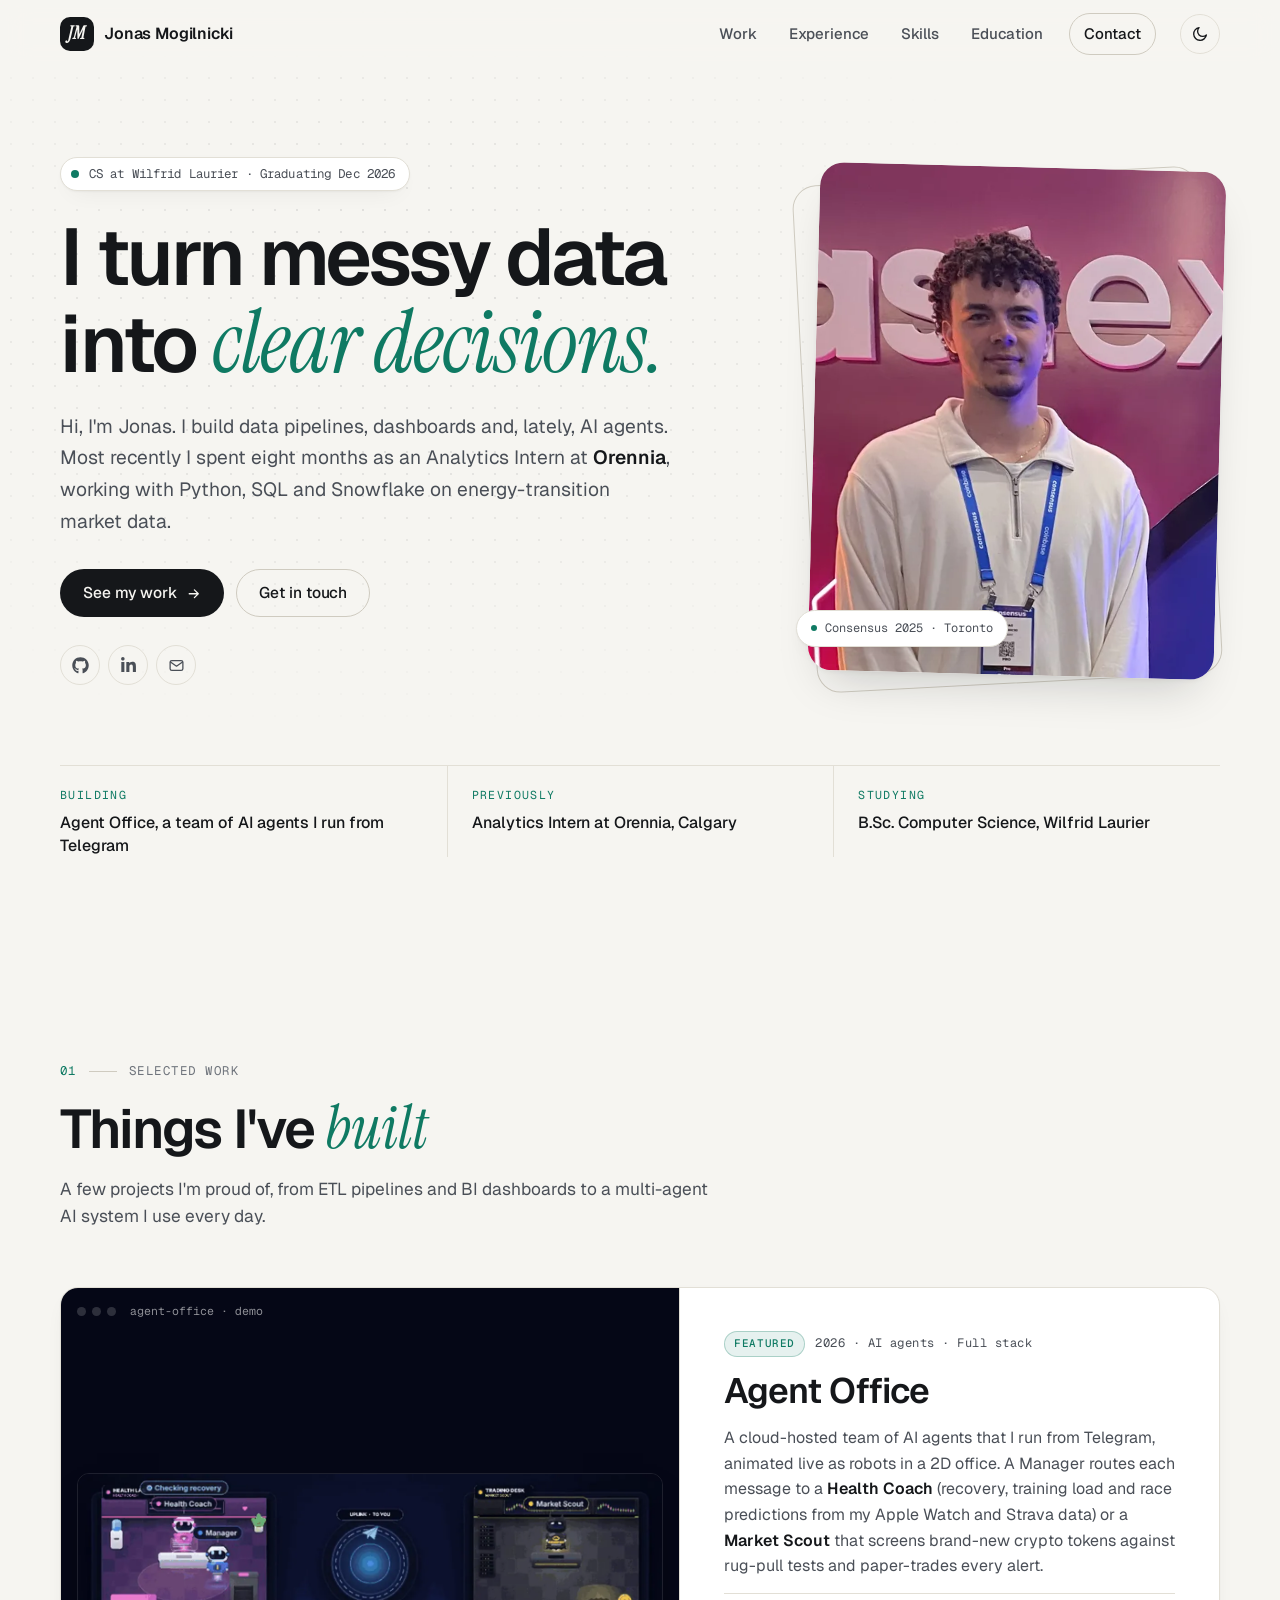
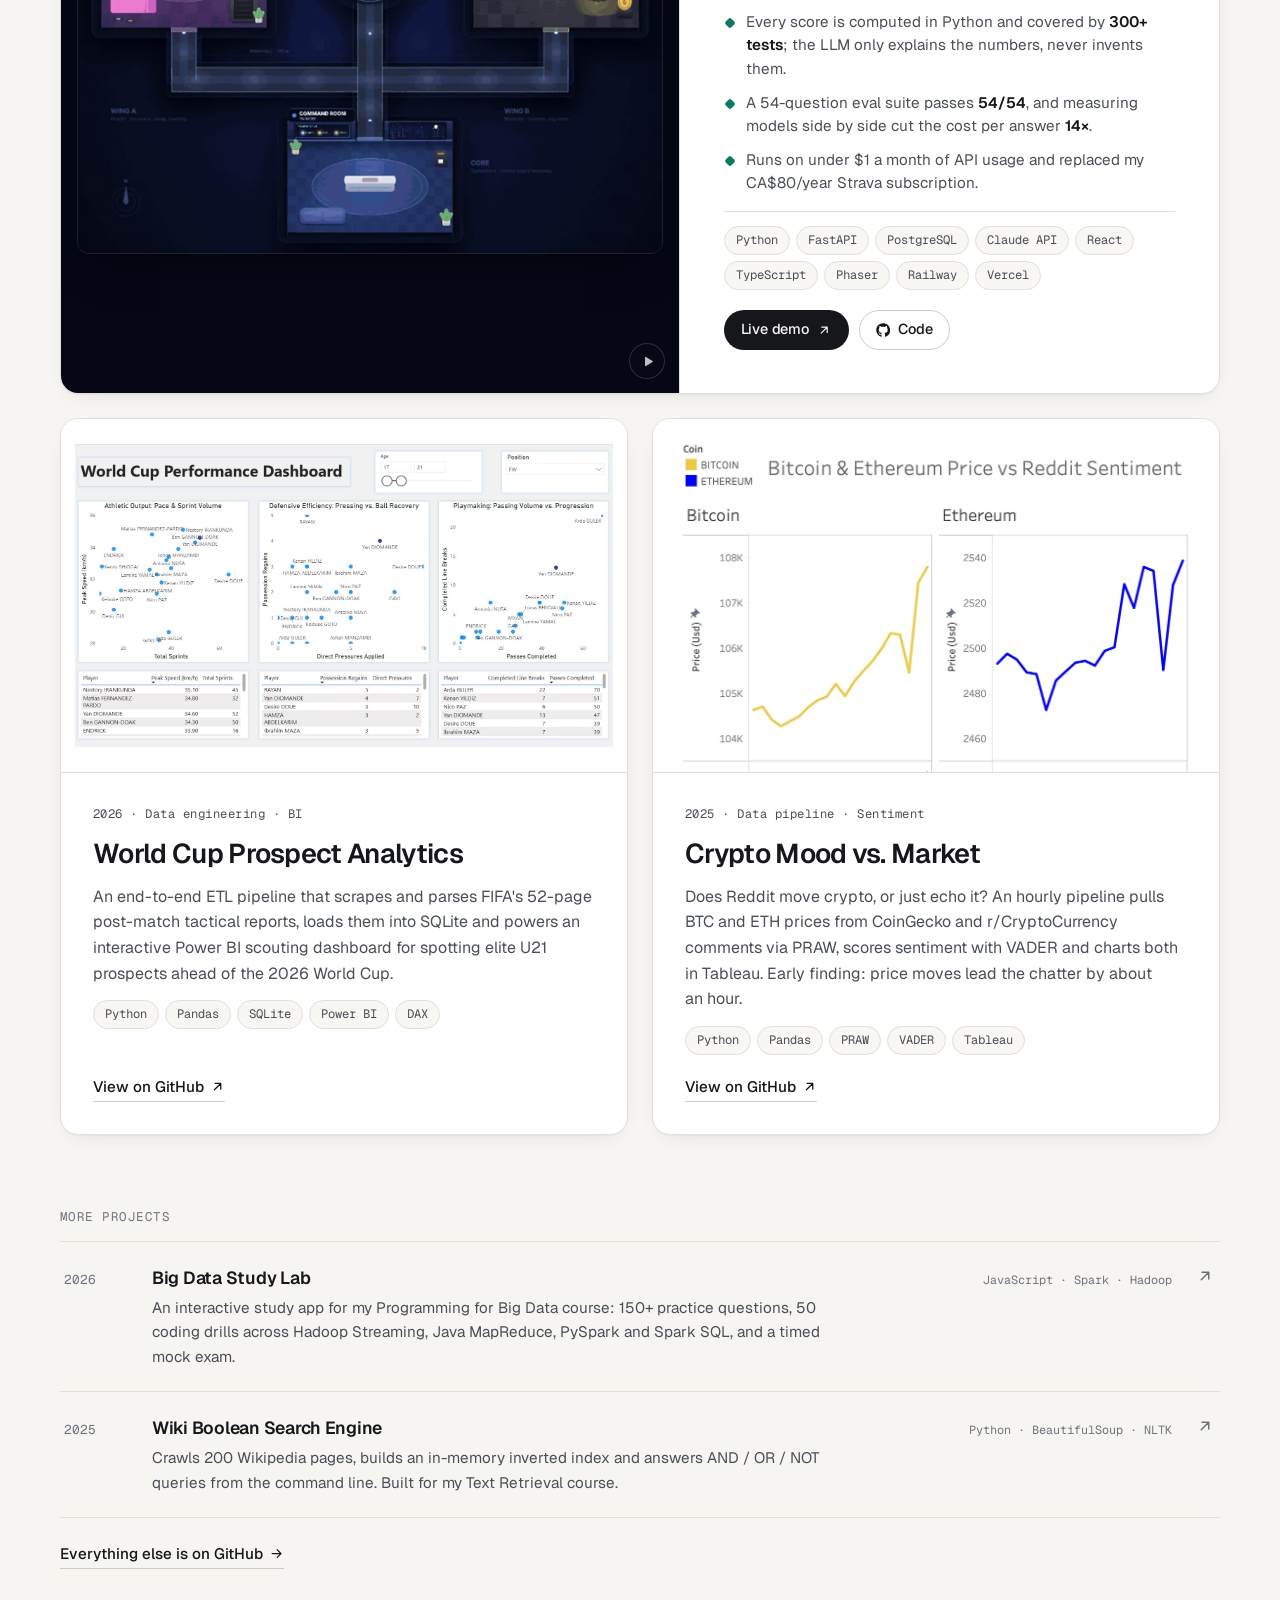
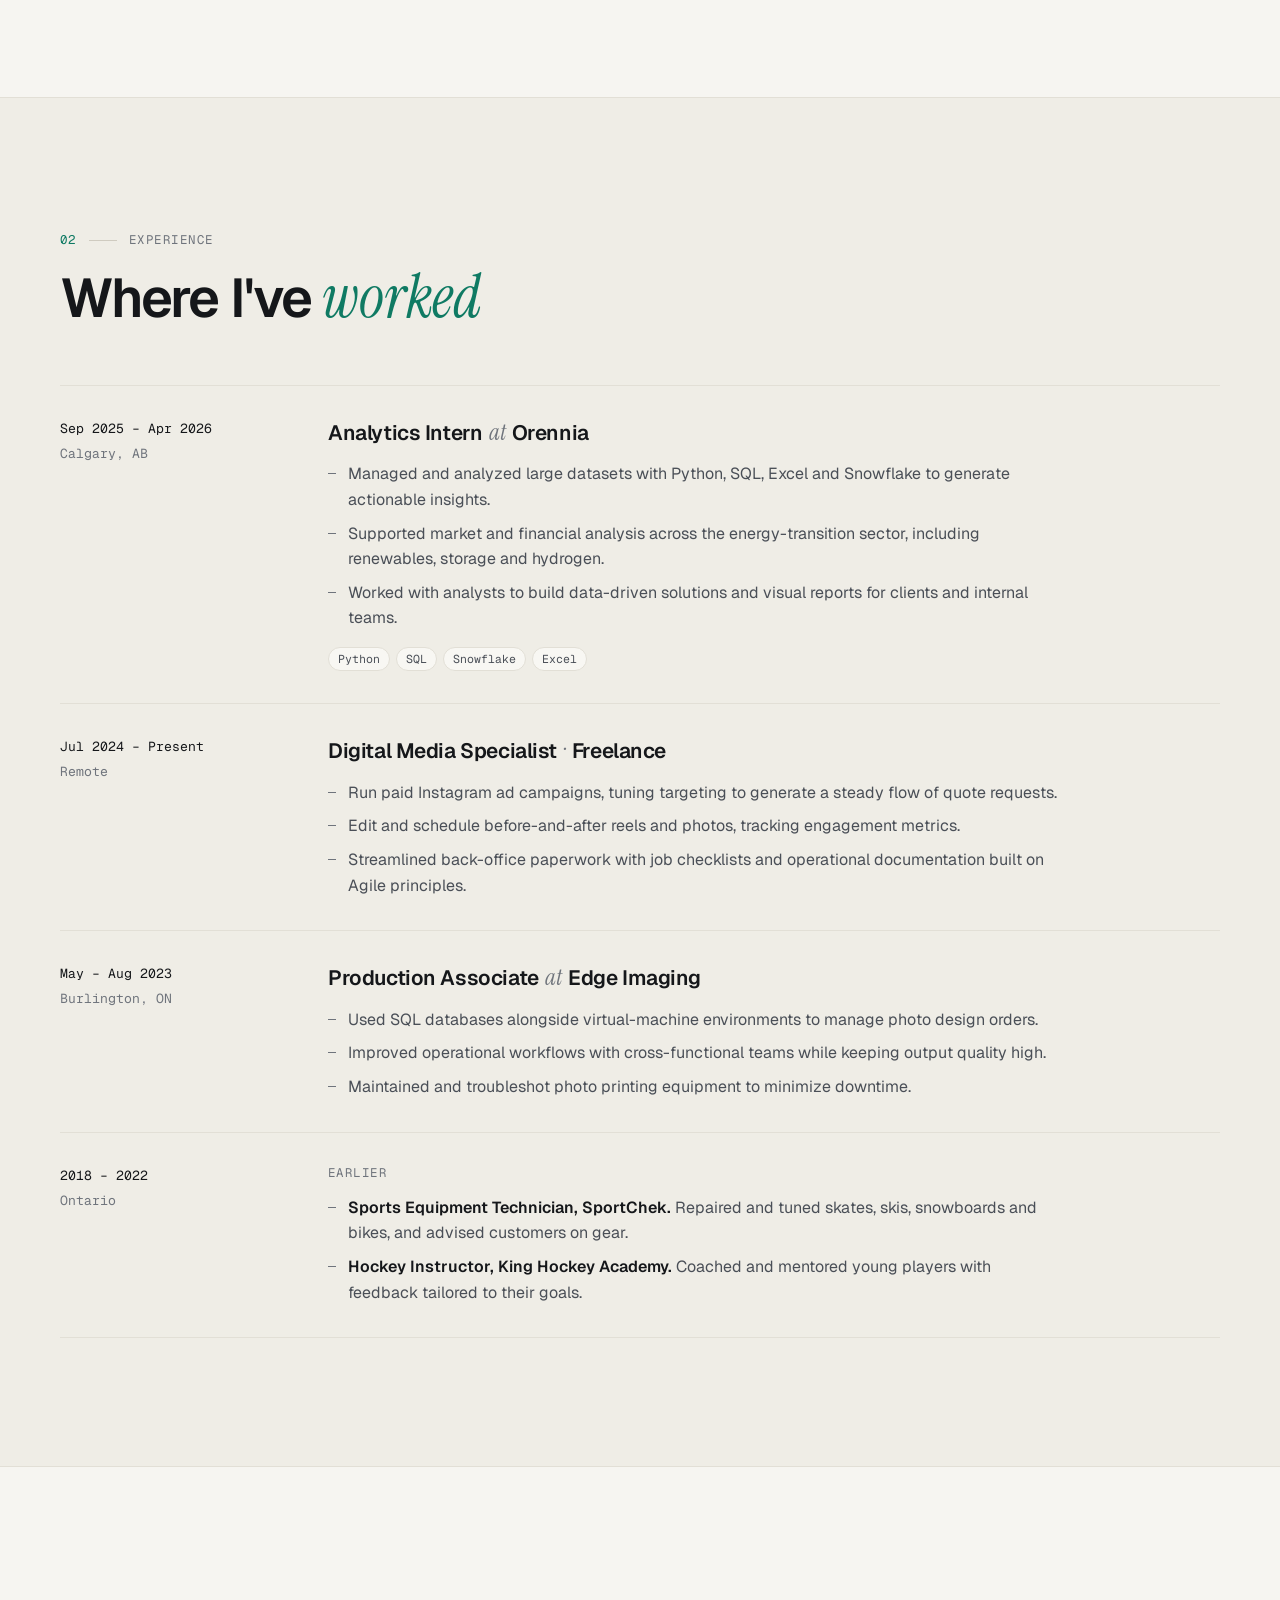
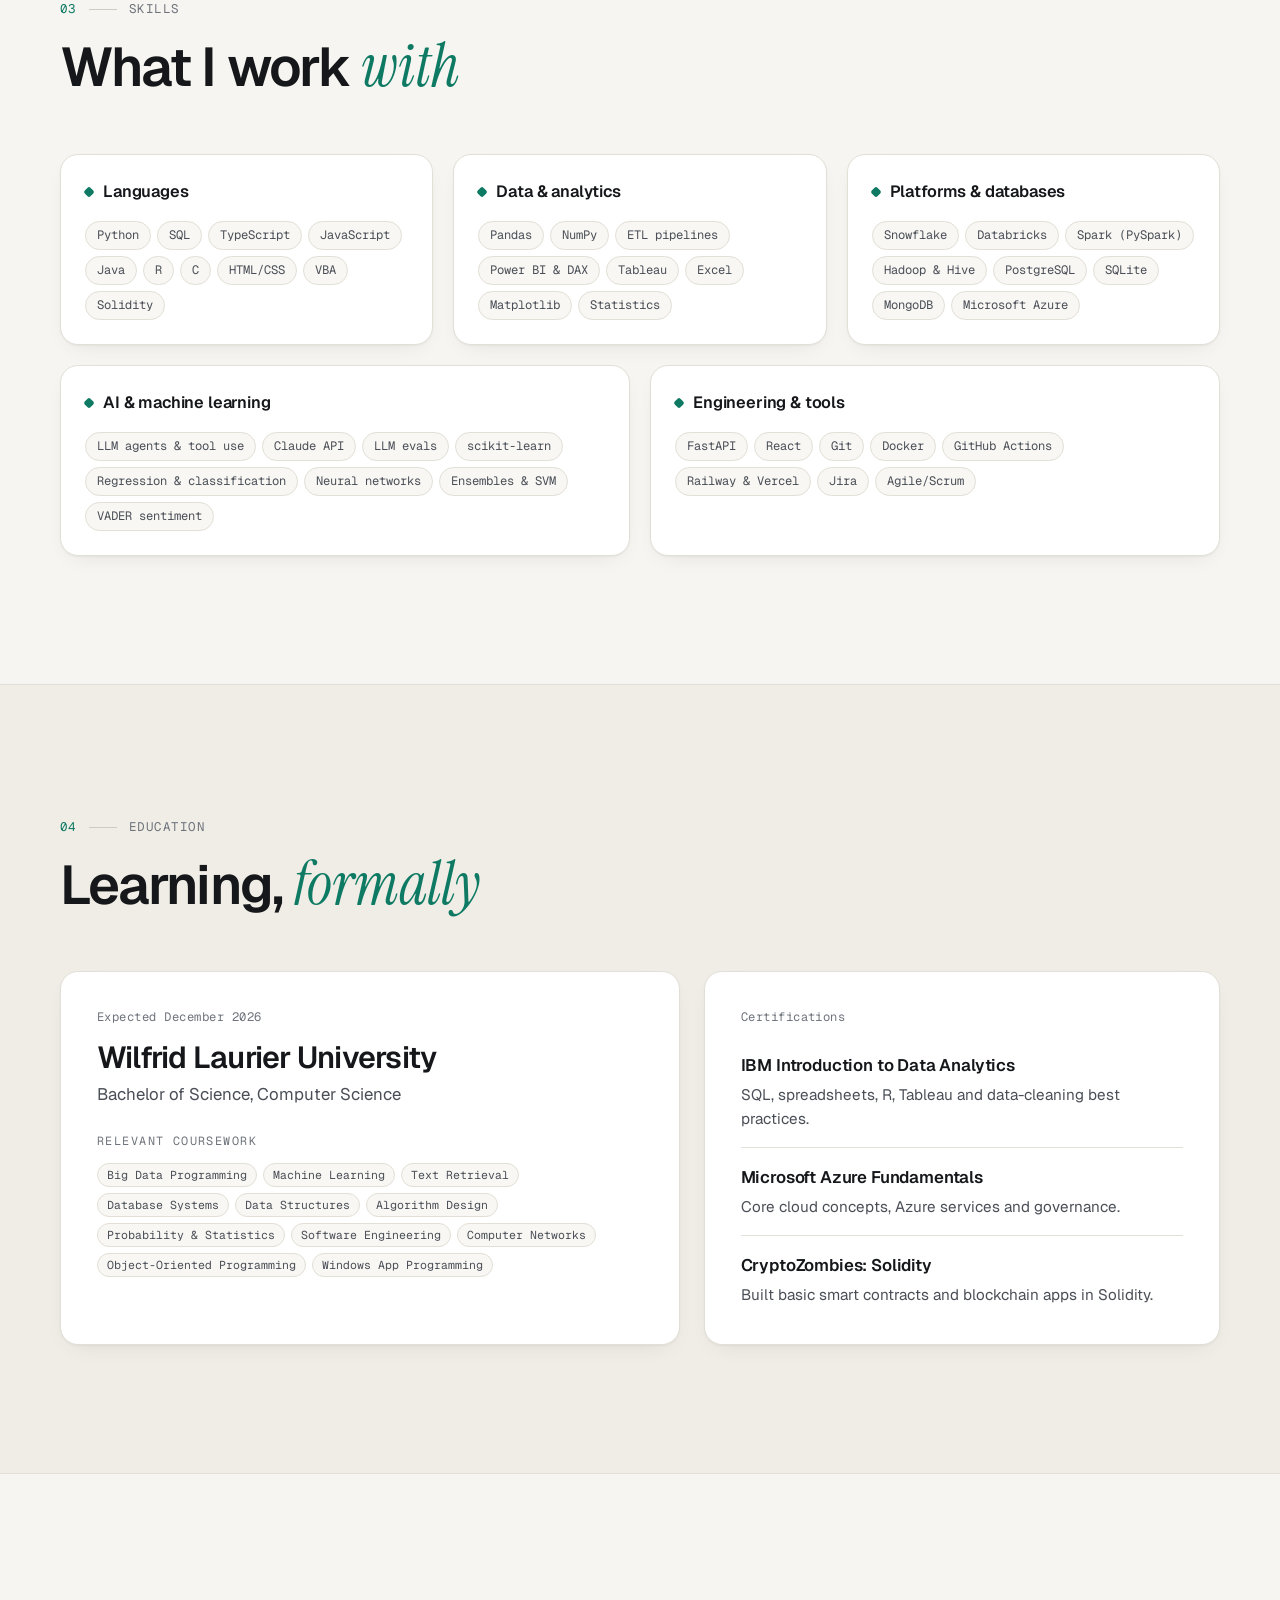
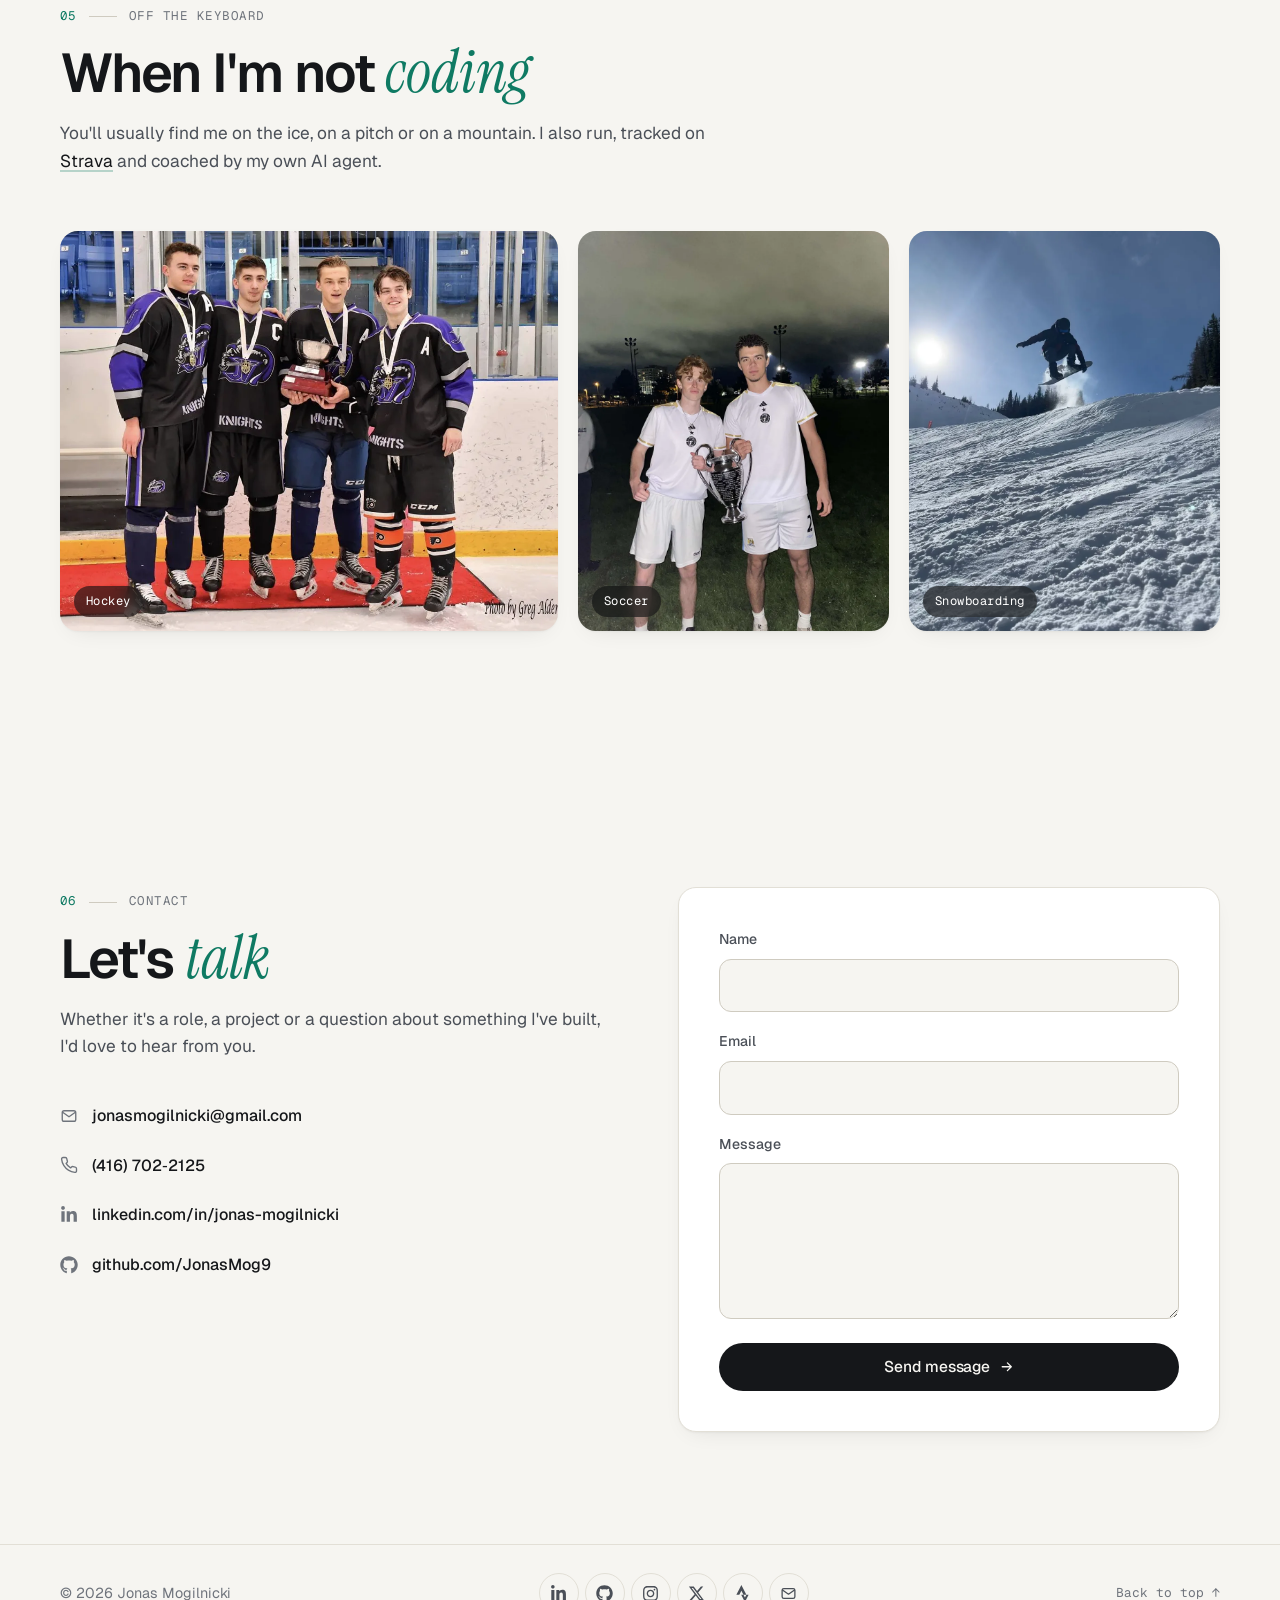
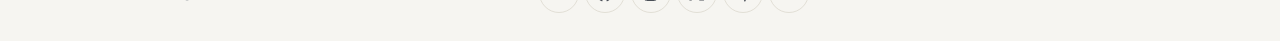
==== commit f6adbce5: "Use relative asset paths so the page opens straight from disk Double-clicking index.html now loads i" ====
--- a/index.html
+++ b/index.html
@@ -18,13 +18,13 @@
   <meta property="og:image:height" content="630">
   <meta name="twitter:card" content="summary_large_image">
 
-  <link rel="icon" href="/favicon.svg" type="image/svg+xml">
-  <link rel="apple-touch-icon" href="/apple-touch-icon.png">
+  <link rel="icon" href="favicon.svg" type="image/svg+xml">
+  <link rel="apple-touch-icon" href="apple-touch-icon.png">
 
   <link rel="preconnect" href="https://fonts.googleapis.com">
   <link rel="preconnect" href="https://fonts.gstatic.com" crossorigin>
   <link href="https://fonts.googleapis.com/css2?family=Geist:wght@400;500;600&family=Geist+Mono:wght@400;500&family=Instrument+Serif:ital@0;1&display=swap" rel="stylesheet">
-  <link rel="stylesheet" href="/style.css">
+  <link rel="stylesheet" href="style.css">
 
   <script>
     // Apply a saved theme before first paint so the page never flashes the wrong colours.
@@ -35,7 +35,7 @@
       } catch (e) {}
     })();
   </script>
-  <script src="/script.js" defer></script>
+  <script src="script.js" defer></script>
 
   <script type="application/ld+json">
   {
@@ -128,8 +128,8 @@
 
         <figure class="hero-photo">
           <picture>
-            <source media="(max-width: 860px)" srcset="/images/jonas-square.webp" width="640" height="640">
-            <img src="/images/jonas-consensus.webp" width="1000" height="1250" alt="Jonas standing in front of the CoinDesk Consensus 2025 sign" fetchpriority="high">
+            <source media="(max-width: 860px)" srcset="images/jonas-square.webp" width="640" height="640">
+            <img src="images/jonas-consensus.webp" width="1000" height="1250" alt="Jonas standing in front of the CoinDesk Consensus 2025 sign" fetchpriority="high">
           </picture>
           <figcaption><span class="dot" aria-hidden="true"></span>Consensus 2025 · Toronto</figcaption>
         </figure>
@@ -166,8 +166,8 @@
         <article class="project project-featured" data-reveal>
           <div class="project-media media-dark">
             <div class="media-bar" aria-hidden="true"><i></i><i></i><i></i><span>agent-office · demo</span></div>
-            <video class="demo-video" autoplay muted loop playsinline preload="metadata" poster="/images/agent-office-poster.webp" width="1280" height="830" aria-label="Animated demo of Agent Office: robot agents moving between rooms of a 2D office as they handle a message">
-              <source src="/images/agent-office.mp4" type="video/mp4">
+            <video class="demo-video" autoplay muted loop playsinline preload="metadata" poster="images/agent-office-poster.webp" width="1280" height="830" aria-label="Animated demo of Agent Office: robot agents moving between rooms of a 2D office as they handle a message">
+              <source src="images/agent-office.mp4" type="video/mp4">
             </video>
             <button class="video-toggle" type="button" aria-label="Pause animation">
               <svg class="i-pause"><use href="#i-pause"/></svg>
@@ -201,7 +201,7 @@
         <div class="project-grid">
           <article class="project" data-reveal>
             <a class="project-media media-light" href="https://github.com/JonasMog9/world-cup-analytics" target="_blank" rel="noopener" tabindex="-1" aria-hidden="true">
-              <img src="/images/world-cup-dashboard.webp" width="1532" height="861" alt="" loading="lazy">
+              <img src="images/world-cup-dashboard.webp" width="1532" height="861" alt="" loading="lazy">
             </a>
             <div class="project-body">
               <p class="project-meta">2026 · Data engineering · BI</p>
@@ -222,7 +222,7 @@
 
           <article class="project" data-reveal>
             <a class="project-media media-light media-top" href="https://github.com/JonasMog9/mood_markets_pipeline" target="_blank" rel="noopener" tabindex="-1" aria-hidden="true">
-              <img src="/images/mood-markets-tableau.webp" width="1100" height="1395" alt="" loading="lazy">
+              <img src="images/mood-markets-tableau.webp" width="1100" height="1395" alt="" loading="lazy">
             </a>
             <div class="project-body">
               <p class="project-meta">2025 · Data pipeline · Sentiment</p>
@@ -433,15 +433,15 @@
 
         <div class="life-grid">
           <figure class="life-card life-wide" data-reveal>
-            <img src="/images/hockey.webp" width="1125" height="748" alt="Jonas with three hockey teammates holding a trophy on the ice" loading="lazy">
+            <img src="images/hockey.webp" width="1125" height="748" alt="Jonas with three hockey teammates holding a trophy on the ice" loading="lazy">
             <figcaption>Hockey</figcaption>
           </figure>
           <figure class="life-card" data-reveal>
-            <img src="/images/soccer.webp" width="900" height="1200" alt="Jonas and a teammate in white kits holding a trophy after a night game" loading="lazy" style="object-position: center 35%">
+            <img src="images/soccer.webp" width="900" height="1200" alt="Jonas and a teammate in white kits holding a trophy after a night game" loading="lazy" style="object-position: center 35%">
             <figcaption>Soccer</figcaption>
           </figure>
           <figure class="life-card" data-reveal>
-            <img src="/images/snowboarding.webp" width="900" height="1200" alt="Jonas mid-air on a snowboard against a bright sky" loading="lazy" style="object-position: center 30%">
+            <img src="images/snowboarding.webp" width="900" height="1200" alt="Jonas mid-air on a snowboard against a bright sky" loading="lazy" style="object-position: center 30%">
             <figcaption>Snowboarding</figcaption>
           </figure>
         </div>
--- a/style.css
+++ b/style.css
@@ -939,10 +939,13 @@
 }
 
 .project-featured .project-media video {
+  width: calc(100% - 32px);
   height: auto;
   object-fit: contain;
-  margin-block: auto;
-  padding-bottom: 36px;
+  margin: auto 16px;
+  border-radius: 12px;
+  border: 1px solid rgba(255, 255, 255, 0.1);
+  box-shadow: 0 20px 40px -20px rgba(0, 0, 0, 0.8);
 }
 
 .project-featured h3 {
@@ -1577,6 +1580,15 @@
   .project-featured .project-media {
     border-right: 0;
     border-bottom: 1px solid var(--line);
+  }
+
+  .project-featured .project-media video {
+    margin: 0 16px 16px;
+  }
+
+  .project-featured .video-toggle {
+    right: 26px;
+    bottom: 26px;
   }
 
   .skills-grid {
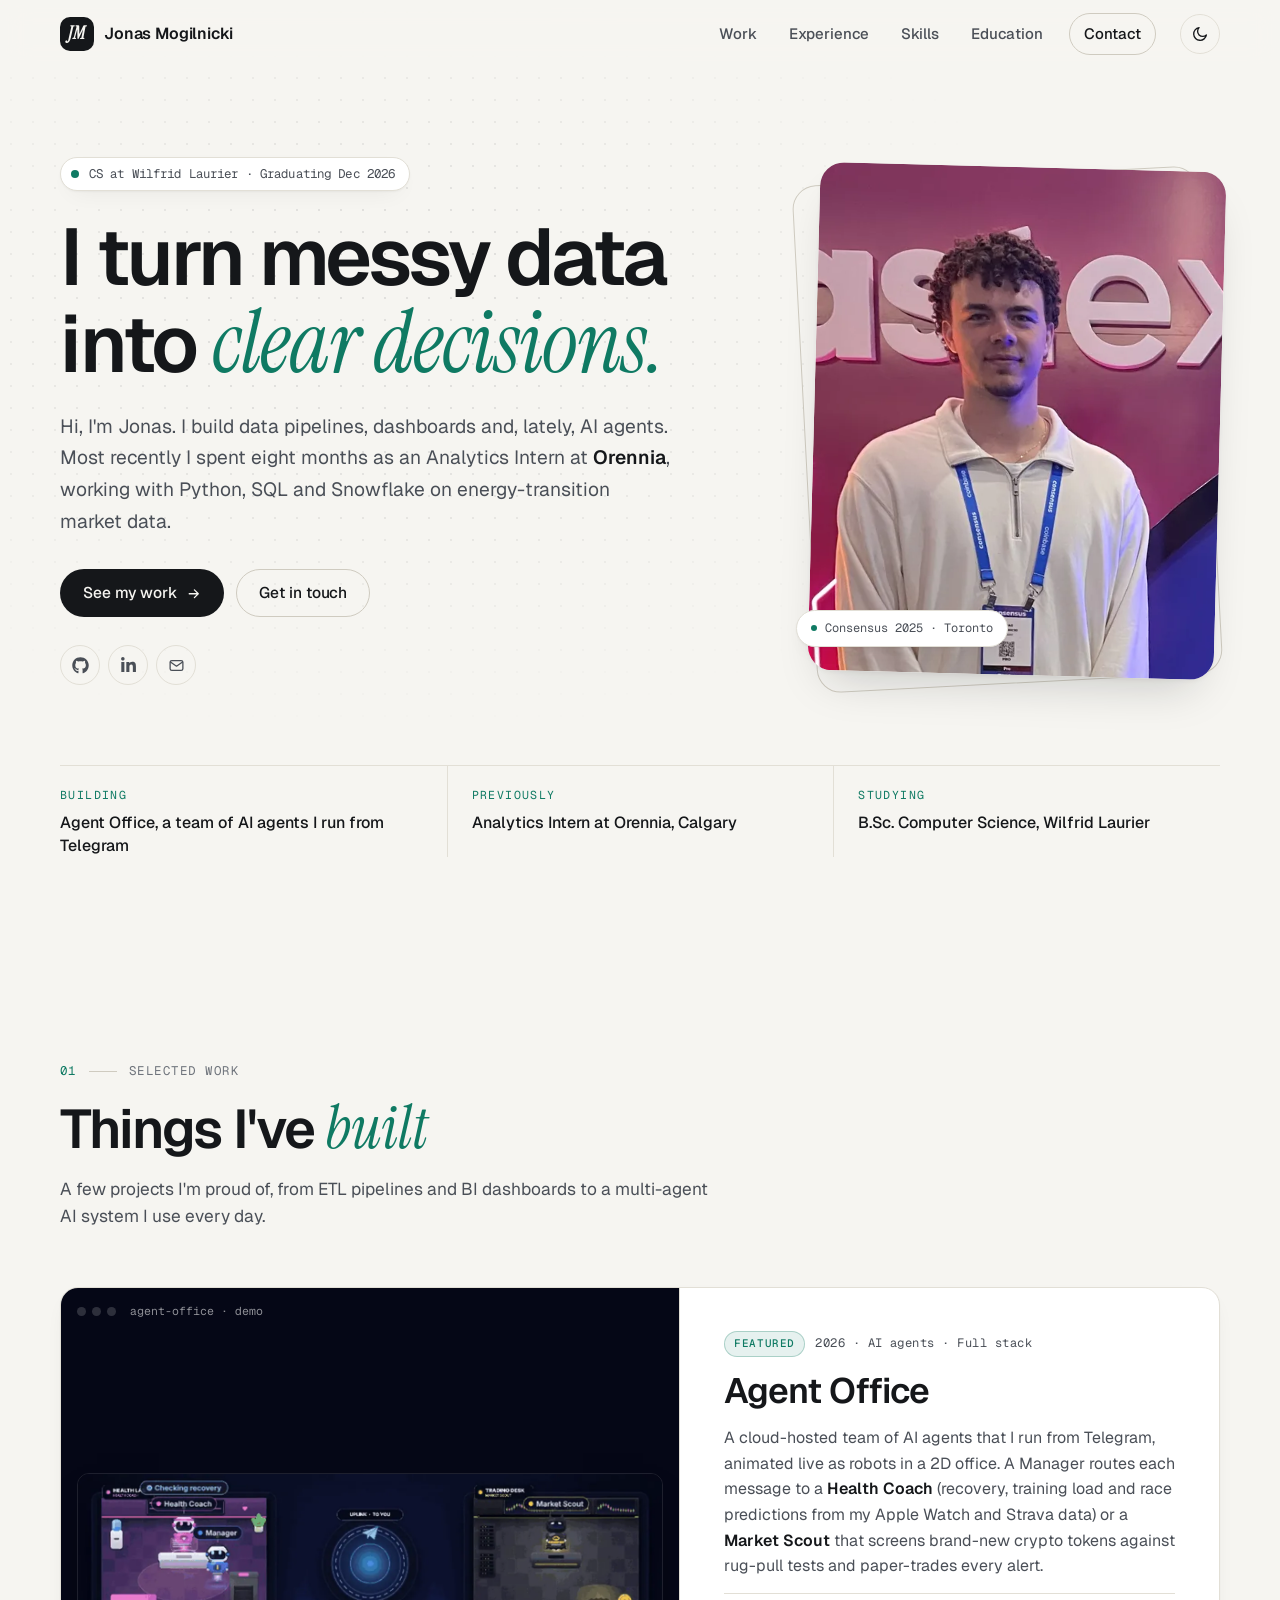
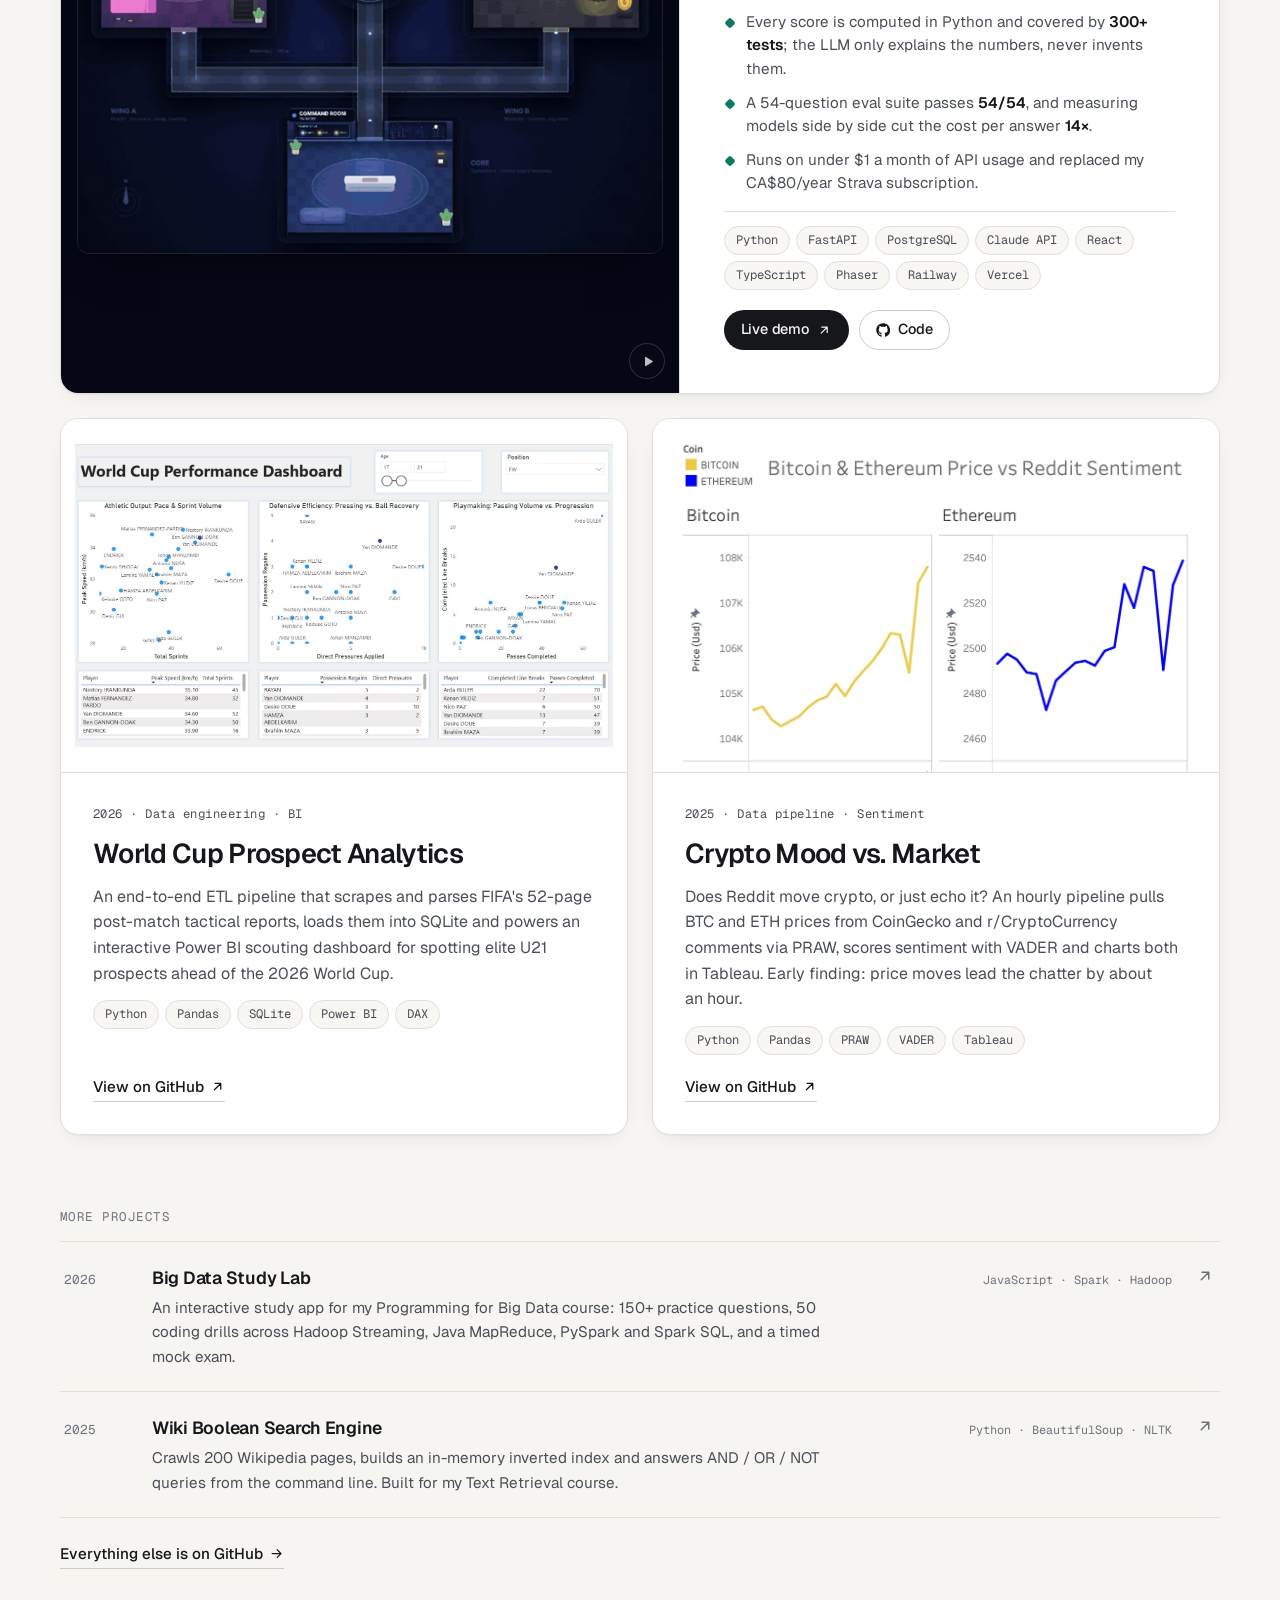
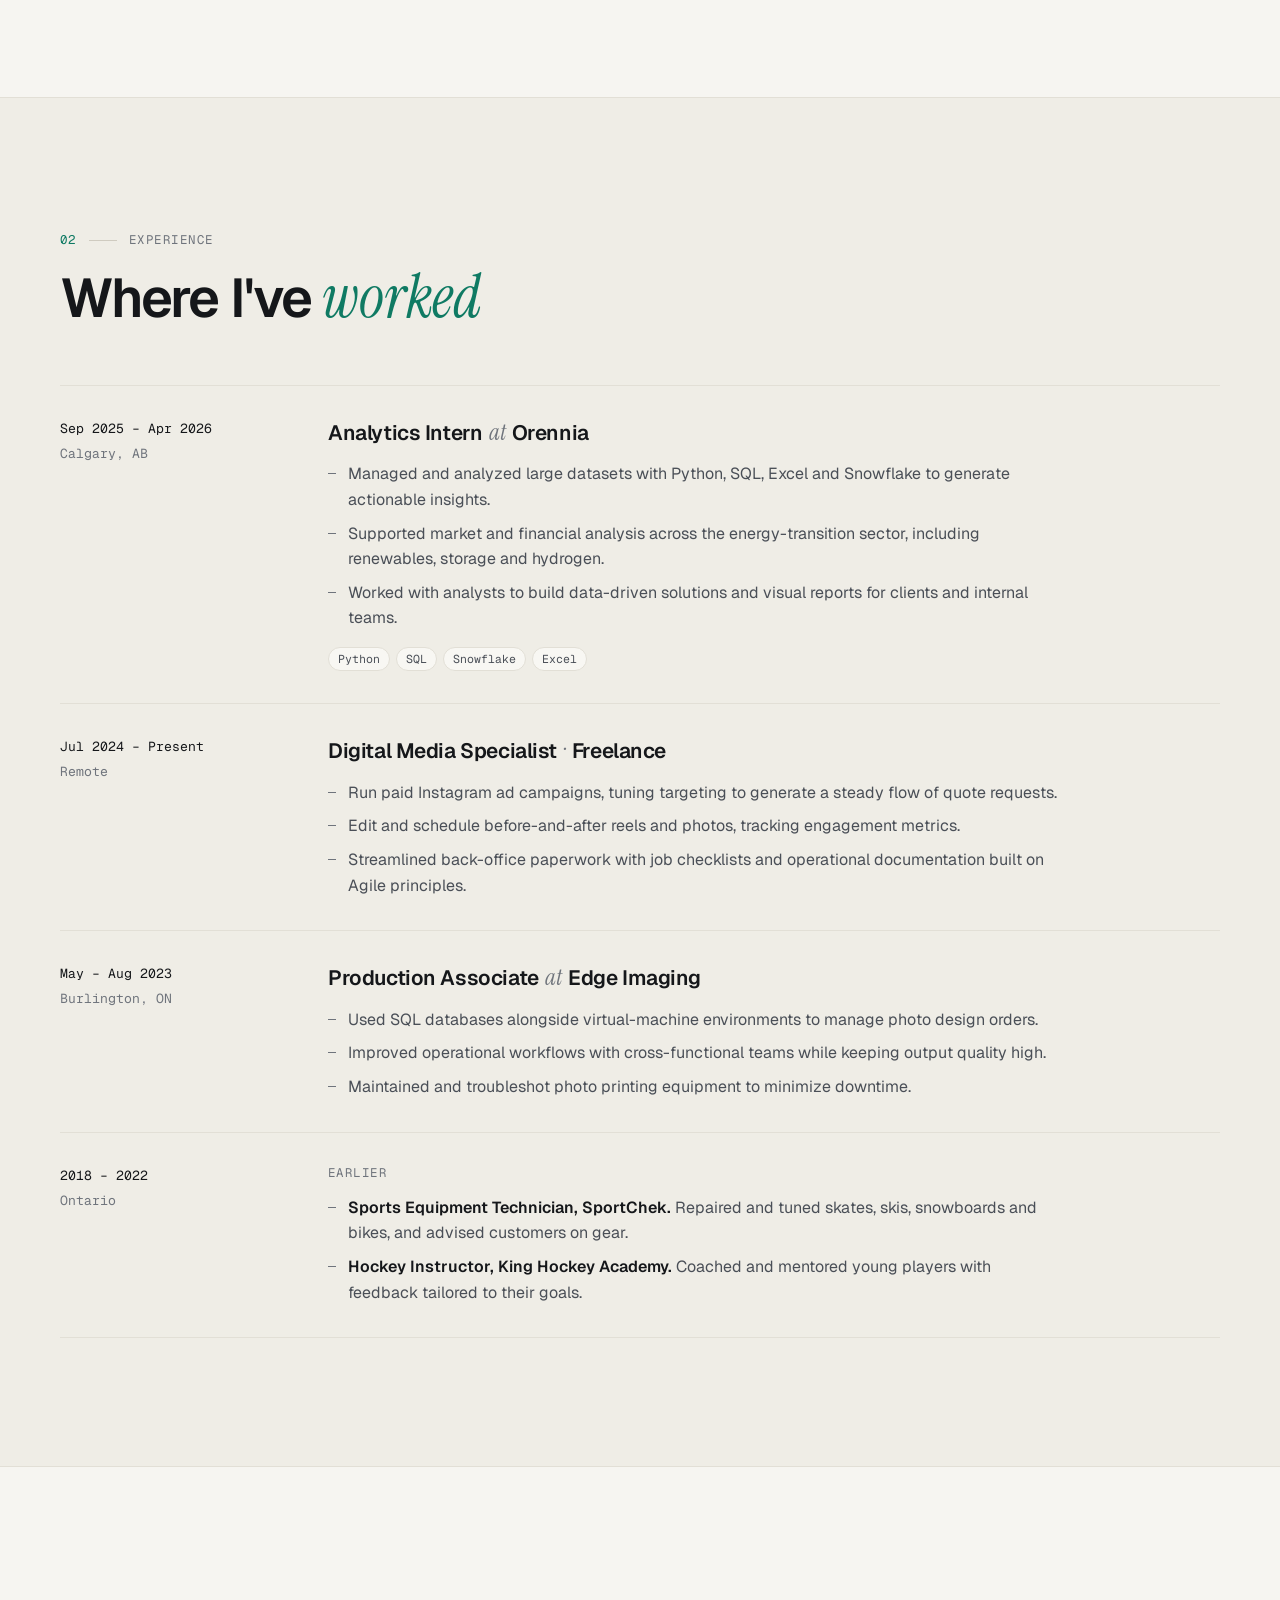
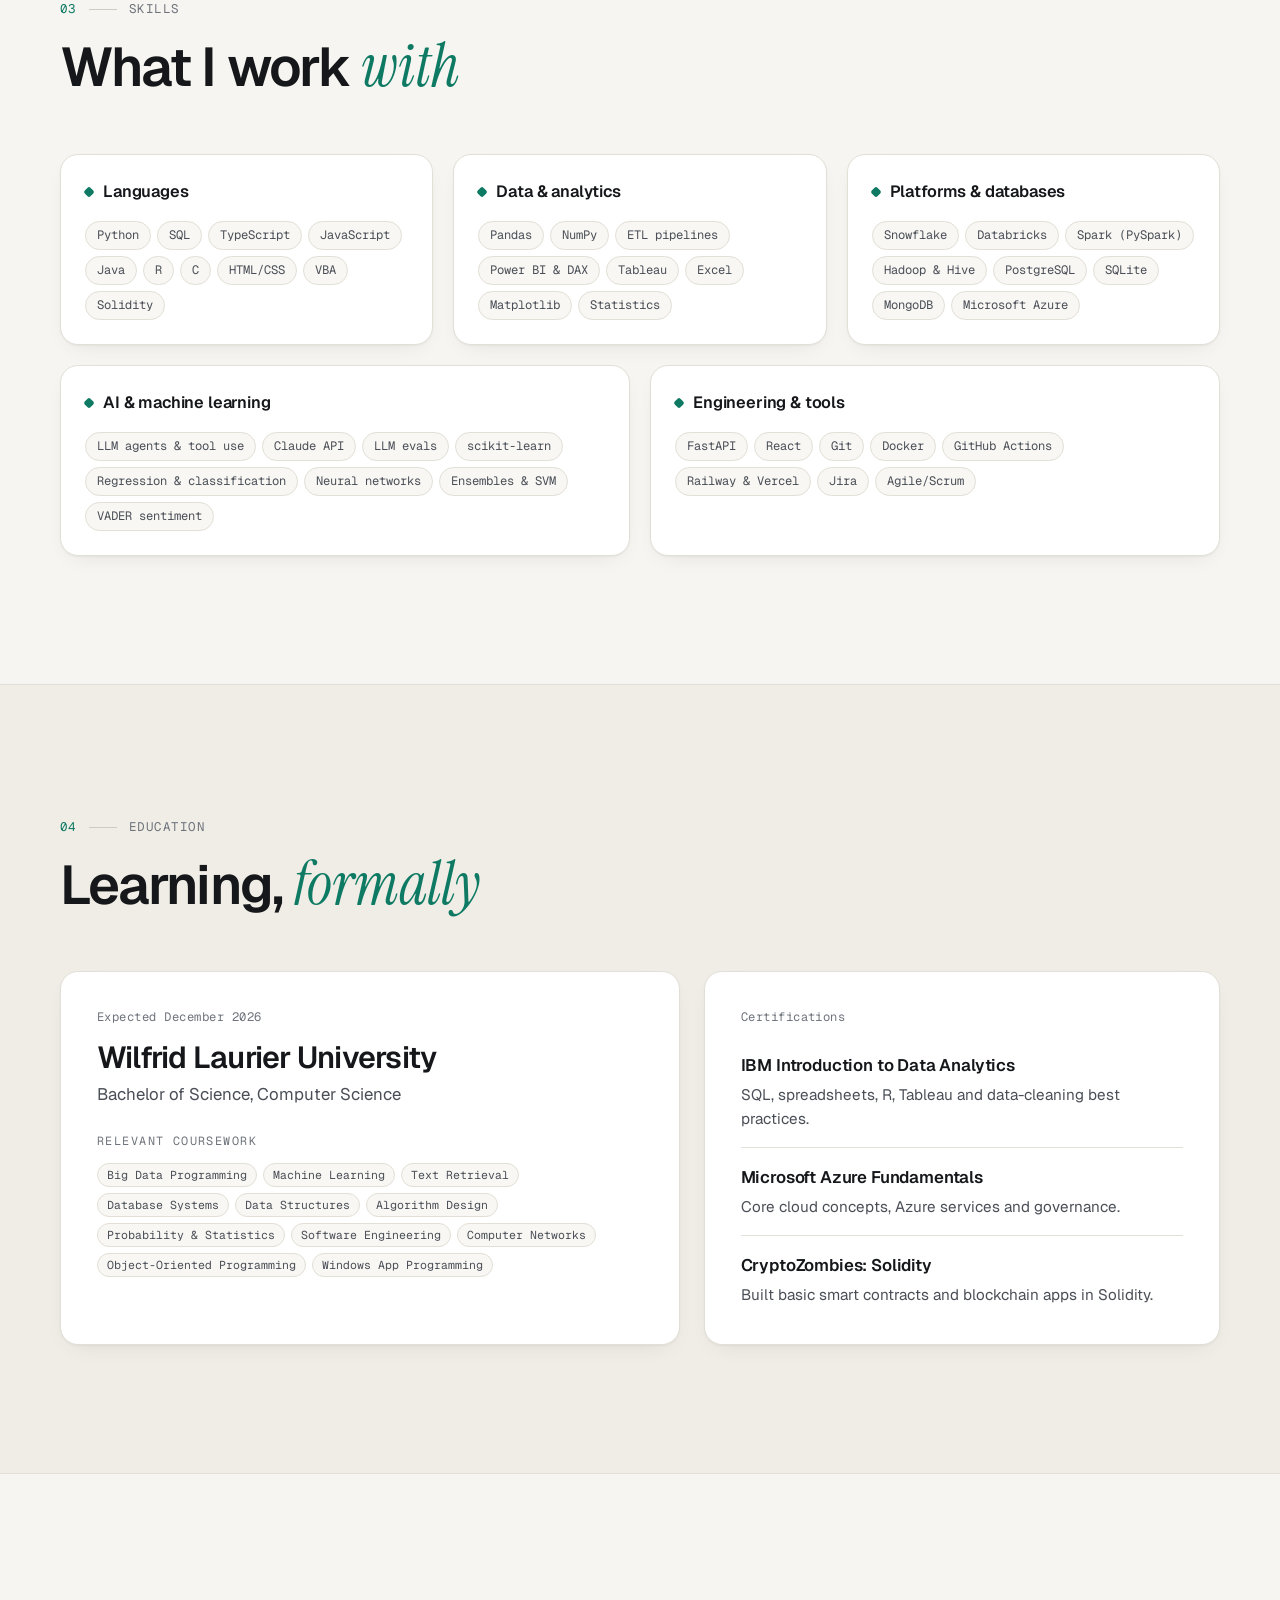
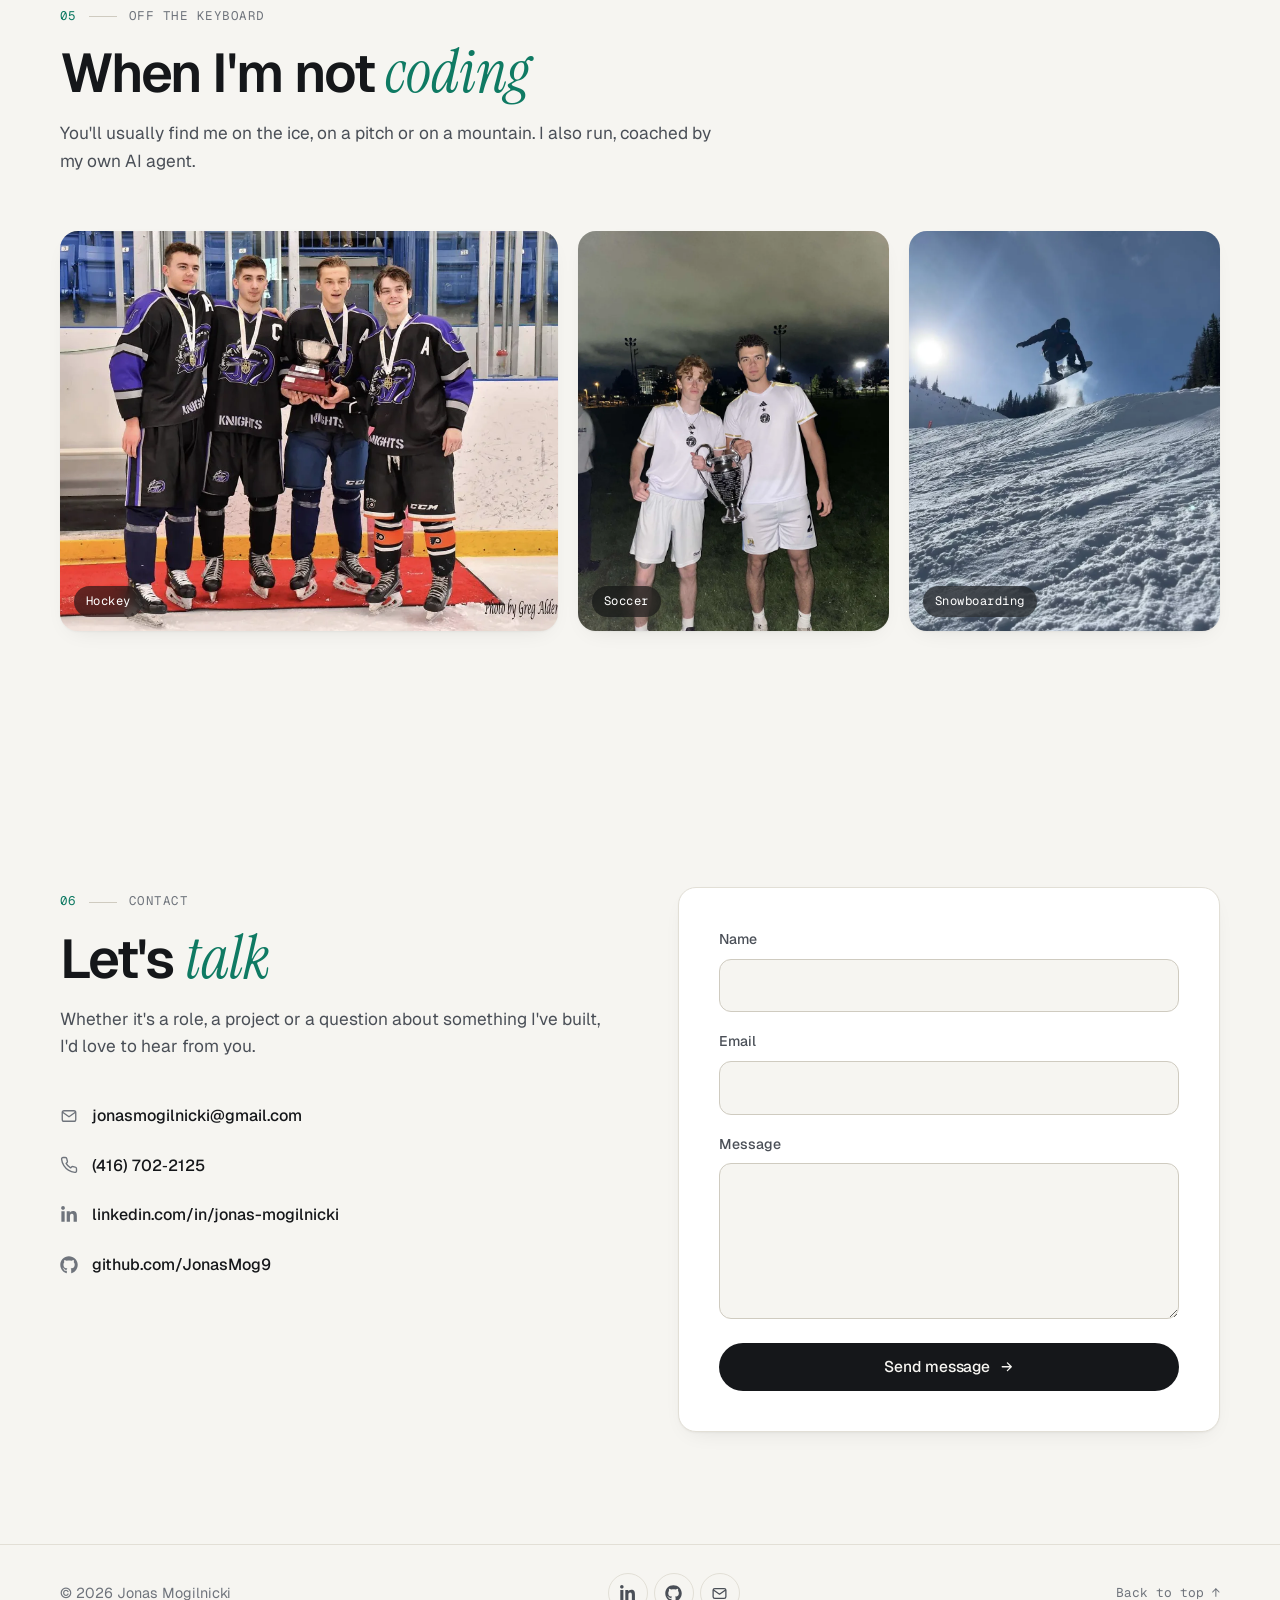
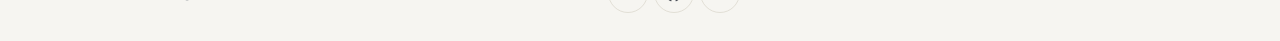
==== commit 13e1b1c1: "Remove Instagram, X and Strava links Co-Authored-By: Claude Opus 5.5 <noreply@anthropic.com> Claude-" ====
--- a/index.html
+++ b/index.html
@@ -57,9 +57,6 @@
   <svg width="0" height="0" style="position:absolute" aria-hidden="true">
     <symbol id="i-github" viewBox="0 0 496 512"><path fill="currentColor" d="M165.9 397.4c0 2-2.3 3.6-5.2 3.6-3.3.3-5.6-1.3-5.6-3.6 0-2 2.3-3.6 5.2-3.6 3-.3 5.6 1.3 5.6 3.6zm-31.1-4.5c-.7 2 1.3 4.3 4.3 4.9 2.6 1 5.6 0 6.2-2s-1.3-4.3-4.3-5.2c-2.6-.7-5.5.3-6.2 2.3zm44.2-1.7c-2.9.7-4.9 2.6-4.6 4.9.3 2 2.9 3.3 5.9 2.6 2.9-.7 4.9-2.6 4.6-4.6-.3-1.9-3-3.2-5.9-2.9zM244.8 8C106.1 8 0 113.3 0 252c0 110.9 69.8 205.8 169.5 239.2 12.8 2.3 17.3-5.6 17.3-12.1 0-6.2-.3-40.4-.3-61.4 0 0-70 15-84.7-29.8 0 0-11.4-29.1-27.8-36.6 0 0-22.9-15.7 1.6-15.4 0 0 24.9 2 38.6 25.8 21.9 38.6 58.6 27.5 72.9 20.9 2.3-16 8.8-27.1 16-33.7-55.9-6.2-112.3-14.3-112.3-110.5 0-27.5 7.6-41.3 23.6-58.9-2.6-6.5-11.1-33.3 2.6-67.9 20.9-6.5 69 27 69 27 20-5.6 41.5-8.5 62.8-8.5s42.8 2.9 62.8 8.5c0 0 48.1-33.6 69-27 13.7 34.7 5.2 61.4 2.6 67.9 16 17.7 25.8 31.5 25.8 58.9 0 96.5-58.9 104.2-114.8 110.5 9.2 7.9 17 22.9 17 46.4 0 33.7-.3 75.4-.3 83.6 0 6.5 4.6 14.4 17.3 12.1C428.2 457.8 496 362.9 496 252 496 113.3 383.5 8 244.8 8zM97.2 352.9c-1.3 1-1 3.3.7 5.2 1.6 1.6 3.9 2.3 5.2 1 1.3-1 1-3.3-.7-5.2-1.6-1.6-3.9-2.3-5.2-1zm-10.8-8.1c-.7 1.3.3 2.9 2.3 3.9 1.6 1 3.6.7 4.3-.7.7-1.3-.3-2.9-2.3-3.9-2-.6-3.6-.3-4.3.7zm32.4 35.6c-1.6 1.3-1 4.3 1.3 6.2 2.3 2.3 5.2 2.6 6.5 1 1.3-1.3.7-4.3-1.3-6.2-2.2-2.3-5.2-2.6-6.5-1zm-11.4-14.7c-1.6 1-1.6 3.6 0 5.9 1.6 2.3 4.3 3.3 5.6 2.3 1.6-1.3 1.6-3.9 0-6.2-1.4-2.3-4-3.3-5.6-2z"/></symbol>
     <symbol id="i-linkedin" viewBox="0 0 448 512"><path fill="currentColor" d="M100.28 448H7.4V148.9h92.88zM53.79 108.1C24.09 108.1 0 83.5 0 53.8a53.79 53.79 0 0 1 107.58 0c0 29.7-24.1 54.3-53.79 54.3zM447.9 448h-92.68V302.4c0-34.7-.7-79.2-48.29-79.2-48.29 0-55.69 37.7-55.69 76.7V448h-92.78V148.9h89.08v40.8h1.3c12.4-23.5 42.69-48.3 87.88-48.3 94 0 111.28 61.9 111.28 142.3V448z"/></symbol>
-    <symbol id="i-instagram" viewBox="0 0 448 512"><path fill="currentColor" d="M224.1 141c-63.6 0-114.9 51.3-114.9 114.9s51.3 114.9 114.9 114.9S339 319.5 339 255.9 287.7 141 224.1 141zm0 189.6c-41.1 0-74.7-33.5-74.7-74.7s33.5-74.7 74.7-74.7 74.7 33.5 74.7 74.7-33.6 74.7-74.7 74.7zm146.4-194.3c0 14.9-12 26.8-26.8 26.8-14.9 0-26.8-12-26.8-26.8s12-26.8 26.8-26.8 26.8 12 26.8 26.8zm76.1 27.2c-1.7-35.9-9.9-67.7-36.2-93.9-26.2-26.2-58-34.4-93.9-36.2-37-2.1-147.9-2.1-184.9 0-35.8 1.7-67.6 9.9-93.9 36.1s-34.4 58-36.2 93.9c-2.1 37-2.1 147.9 0 184.9 1.7 35.9 9.9 67.7 36.2 93.9s58 34.4 93.9 36.2c37 2.1 147.9 2.1 184.9 0 35.9-1.7 67.7-9.9 93.9-36.2 26.2-26.2 34.4-58 36.2-93.9 2.1-37 2.1-147.8 0-184.8zM398.8 388c-7.8 19.6-22.9 34.7-42.6 42.6-29.5 11.7-99.5 9-132.1 9s-102.7 2.6-132.1-9c-19.6-7.8-34.7-22.9-42.6-42.6-11.7-29.5-9-99.5-9-132.1s-2.6-102.7 9-132.1c7.8-19.6 22.9-34.7 42.6-42.6 29.5-11.7 99.5-9 132.1-9s102.7-2.6 132.1 9c19.6 7.8 34.7 22.9 42.6 42.6 11.7 29.5 9 99.5 9 132.1s2.7 102.7-9 132.1z"/></symbol>
-    <symbol id="i-x" viewBox="0 0 512 512"><path fill="currentColor" d="M389.2 48h70.6L305.6 224.2 487 464H345L233.7 318.6 106.5 464H35.8L200.7 275.5 26.8 48H172.4L272.9 180.9 389.2 48zM364.4 421.8h39.1L151.1 88h-42L364.4 421.8z"/></symbol>
-    <symbol id="i-strava" viewBox="0 0 384 512"><path fill="currentColor" d="M158.4 0L7 292h89.2l62.2-116.1L220.1 292h88.5zm150.2 292l-43.9 88.2-44.6-88.2h-67.6l112.2 220 111.5-220z"/></symbol>
     <symbol id="i-arrow" viewBox="0 0 24 24"><path fill="none" stroke="currentColor" stroke-width="2" stroke-linecap="round" stroke-linejoin="round" d="M5 12h14M13 6l6 6-6 6"/></symbol>
     <symbol id="i-out" viewBox="0 0 24 24"><path fill="none" stroke="currentColor" stroke-width="2" stroke-linecap="round" stroke-linejoin="round" d="M7 17 17 7M8 7h9v9"/></symbol>
     <symbol id="i-mail" viewBox="0 0 24 24"><g fill="none" stroke="currentColor" stroke-width="1.8" stroke-linecap="round" stroke-linejoin="round"><rect x="3" y="5" width="18" height="14" rx="2.5"/><path d="m3.5 7 8.5 6 8.5-6"/></g></symbol>
@@ -425,9 +422,7 @@
           <p class="eyebrow"><span>05</span>Off the keyboard</p>
           <h2 id="beyond-title">When I'm not <em>coding</em></h2>
           <p class="section-lead">
-            You'll usually find me on the ice, on a pitch or on a mountain. I also run, tracked on
-            <a class="inline-link" href="https://www.strava.com/athletes/162624618" target="_blank" rel="noopener">Strava</a>
-            and coached by my own AI agent.
+            You'll usually find me on the ice, on a pitch or on a mountain. I also run, coached by my own AI agent.
           </p>
         </header>
 
@@ -500,9 +495,6 @@
       <ul class="footer-social">
         <li><a href="https://www.linkedin.com/in/jonas-mogilnicki/" target="_blank" rel="noopener" aria-label="LinkedIn"><svg><use href="#i-linkedin"/></svg></a></li>
         <li><a href="https://github.com/JonasMog9" target="_blank" rel="noopener" aria-label="GitHub"><svg><use href="#i-github"/></svg></a></li>
-        <li><a href="https://instagram.com/jonas.mog" target="_blank" rel="noopener" aria-label="Instagram"><svg><use href="#i-instagram"/></svg></a></li>
-        <li><a href="https://x.com/mogsnfts" target="_blank" rel="noopener" aria-label="X (Twitter)"><svg><use href="#i-x"/></svg></a></li>
-        <li><a href="https://www.strava.com/athletes/162624618" target="_blank" rel="noopener" aria-label="Strava"><svg><use href="#i-strava"/></svg></a></li>
         <li><a href="mailto:jonasmogilnicki@gmail.com" aria-label="Email"><svg><use href="#i-mail"/></svg></a></li>
       </ul>
       <a class="back-top" href="#top">Back to top ↑</a>
